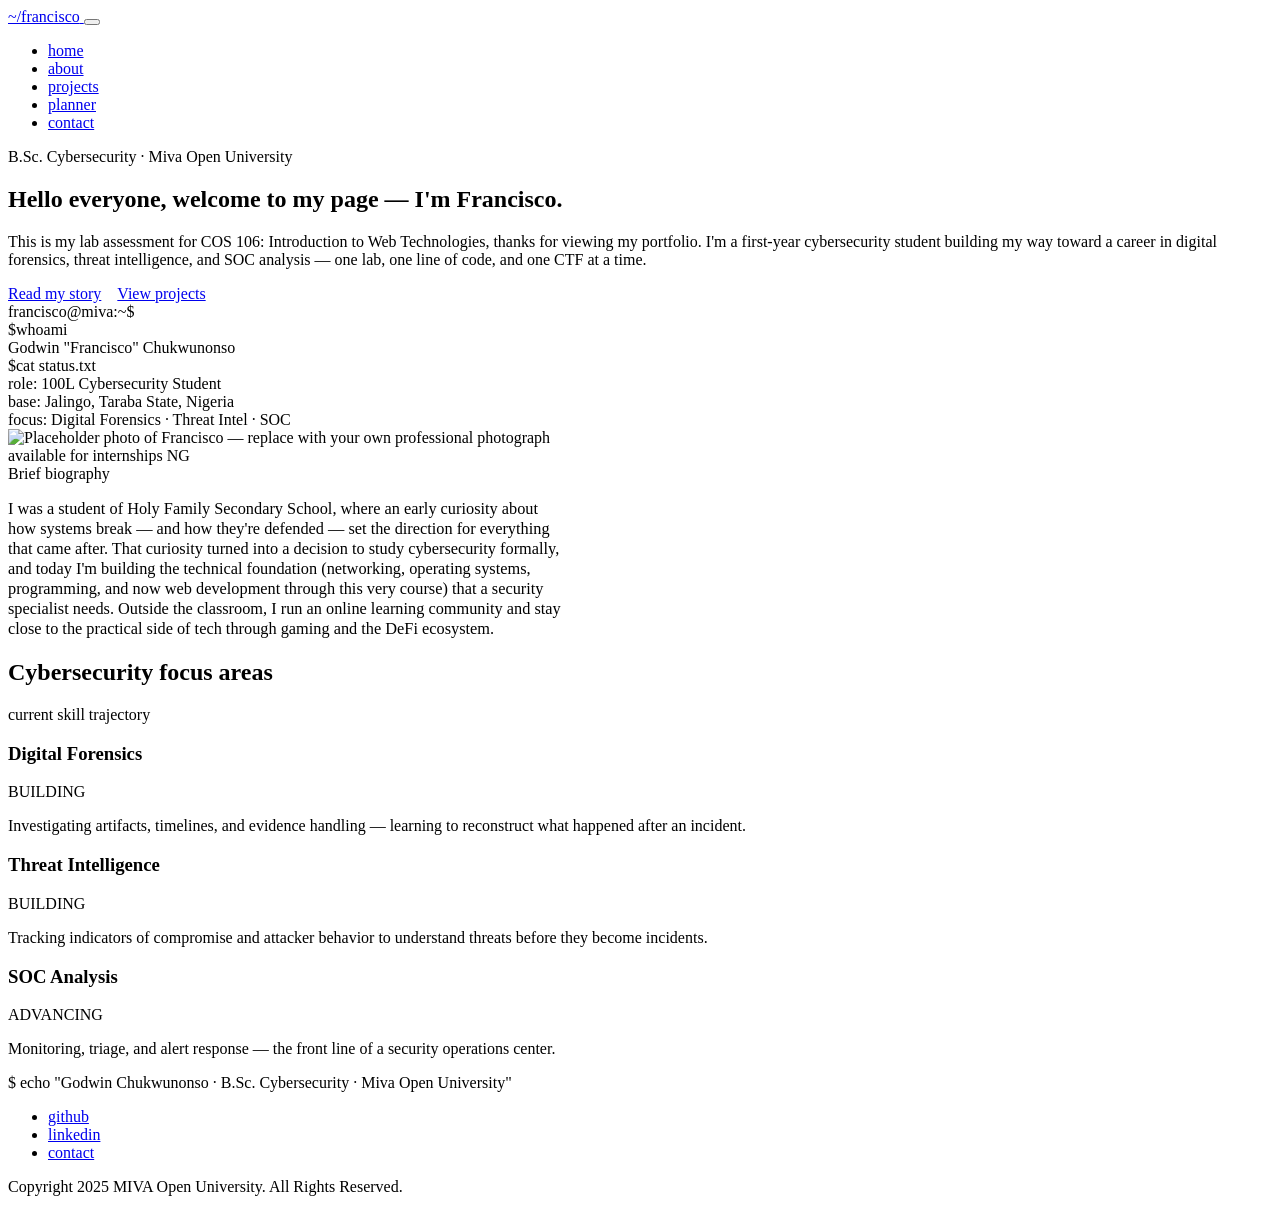
==== index.html @ bcb482d7 "Create index.html" ====
<!DOCTYPE html>
<html lang="en">
<head>
<meta charset="UTF-8">
<meta name="viewport" content="width=device-width, initial-scale=1.0">
<title>Francisco — Cybersecurity Student Portfolio</title>
<meta name="description" content="Personal academic portfolio of Godwin Chukwunonso (Francisco), B.Sc. Cybersecurity student at Miva Open University.">
<link rel="stylesheet" href="styles.css">
</head>
<body>

<!-- ============ HEADER / NAVIGATION ============ -->
<header class="site-header">
  <div class="container nav">
    <a href="index.html" class="nav-brand" aria-label="Home">
      <span class="prompt">~/francisco</span><span class="cursor" aria-hidden="true"></span>
    </a>
    <button class="nav-toggle" id="navToggle" aria-label="Toggle navigation menu" aria-expanded="false">
      <span></span>
    </button>
    <ul class="nav-links" id="navLinks">
      <li><a href="index.html" aria-current="page">home</a></li>
      <li><a href="about.html">about</a></li>
      <li><a href="projects.html">projects</a></li>
      <li><a href="planner.html">planner</a></li>
      <li><a href="contact.html">contact</a></li>
    </ul>
  </div>
</header>

<main>

  <!-- ============ HERO SECTION ============ -->
  <section class="container hero">
    <div class="hero-copy">
      <span class="eyebrow">B.Sc. Cybersecurity · Miva Open University</span>
      <h1>Hello everyone, welcome to my page — I'm <span class="accent">Francisco</span>.</h1>
      <p class="hero-lede">
        This is my lab assessment for COS 106: Introduction to Web Technologies,
        thanks for viewing my portfolio. I'm a first-year cybersecurity student
        building my way toward a career in digital forensics, threat intelligence,
        and SOC analysis — one lab, one line of code, and one CTF at a time.
      </p>
      <div style="display:flex; gap:1rem; flex-wrap:wrap;">
        <a href="about.html" class="btn btn-primary">Read my story</a>
        <a href="projects.html" class="btn btn-ghost">View projects</a>
      </div>

      <!-- Signature element: a "whoami" terminal panel introducing the student -->
      <div class="terminal" role="img" aria-label="Terminal window introducing Francisco">
        <div class="terminal-bar">
          <span class="terminal-dot red"></span>
          <span class="terminal-dot amber"></span>
          <span class="terminal-dot green"></span>
          <span class="terminal-title">francisco@miva:~$</span>
        </div>
        <div class="terminal-body">
          <div class="line"><span class="prompt-sym">$</span><span>whoami</span></div>
          <div class="line out">Godwin "Francisco" Chukwunonso</div>
          <div class="line"><span class="prompt-sym">$</span><span>cat status.txt</span></div>
          <div class="line out">role: <span class="key">100L Cybersecurity Student</span></div>
          <div class="line out">base: <span class="key">Jalingo, Taraba State, Nigeria</span></div>
          <div class="line out">focus: <span class="key">Digital Forensics · Threat Intel · SOC</span></div>
        </div>
      </div>
    </div>

    <!-- Photo placeholder styled as a status card -->
    <div class="photo-card">
      <div class="frame">
        <!-- Replace this img src with your own professional photo, e.g. assets/img/francisco.jpg -->
        <img src="https://images.unsplash.com/photo-1614289371518-722f2615943d?q=80&w=800&auto=format&fit=crop" alt="Placeholder photo of Francisco — replace with your own professional photograph">
      </div>
      <div class="caption">
        <span><span class="status-dot" aria-hidden="true"></span>available for internships</span>
        <span>NG</span>
      </div>
    </div>
  </section>

  <!-- ============ BIOGRAPHY ============ -->
  <section class="container">
    <div class="card" style="max-width:70ch;">
      <span class="eyebrow">Brief biography</span>
      <p style="color:var(--text); font-size:1.02rem;">
        I was a student of Holy Family Secondary School, where an early curiosity
        about how systems break — and how they're defended — set the direction for
        everything that came after. That curiosity turned into a decision to study
        cybersecurity formally, and today I'm building the technical foundation
        (networking, operating systems, programming, and now web development
        through this very course) that a security specialist needs. Outside the
        classroom, I run an online learning community and stay close to the
        practical side of tech through gaming and the DeFi ecosystem.
      </p>
    </div>
  </section>

  <!-- ============ CYBERSECURITY FOCUS PANEL ============ -->
  <section class="container">
    <div class="focus-panel">
      <div class="focus-panel-head">
        <h2>Cybersecurity focus areas</h2>
        <span class="eyebrow" style="margin:0;">current skill trajectory</span>
      </div>
      <div class="focus-grid">

        <div class="focus-card">
          <div class="focus-card-top">
            <h3>Digital Forensics</h3>
            <span class="level-badge building">BUILDING</span>
          </div>
          <p>Investigating artifacts, timelines, and evidence handling — learning to reconstruct what happened after an incident.</p>
          <div class="progress-track"><div class="progress-fill" style="width:35%;"></div></div>
        </div>

        <div class="focus-card">
          <div class="focus-card-top">
            <h3>Threat Intelligence</h3>
            <span class="level-badge building">BUILDING</span>
          </div>
          <p>Tracking indicators of compromise and attacker behavior to understand threats before they become incidents.</p>
          <div class="progress-track"><div class="progress-fill" style="width:30%;"></div></div>
        </div>

        <div class="focus-card">
          <div class="focus-card-top">
            <h3>SOC Analysis</h3>
            <span class="level-badge advancing">ADVANCING</span>
          </div>
          <p>Monitoring, triage, and alert response — the front line of a security operations center.</p>
          <div class="progress-track"><div class="progress-fill" style="width:45%;"></div></div>
        </div>

      </div>
    </div>
  </section>

</main>

<!-- ============ FOOTER ============ -->
<footer class="site-footer">
  <div class="container">
    <div class="footer-grid">
      <div class="footer-brand"><span class="prompt">$</span> echo "Godwin Chukwunonso · B.Sc. Cybersecurity · Miva Open University"</div>
      <ul class="social-row">
        <li><a href="https://github.com/" target="_blank" rel="noopener">github</a></li>
        <li><a href="https://linkedin.com/" target="_blank" rel="noopener">linkedin</a></li>
        <li><a href="contact.html">contact</a></li>
      </ul>
    </div>
    <p class="copyright">Copyright 2025 MIVA Open University. All Rights Reserved.</p>
  </div>
</footer>

<script src="script.js"></script>
</body>
</html>
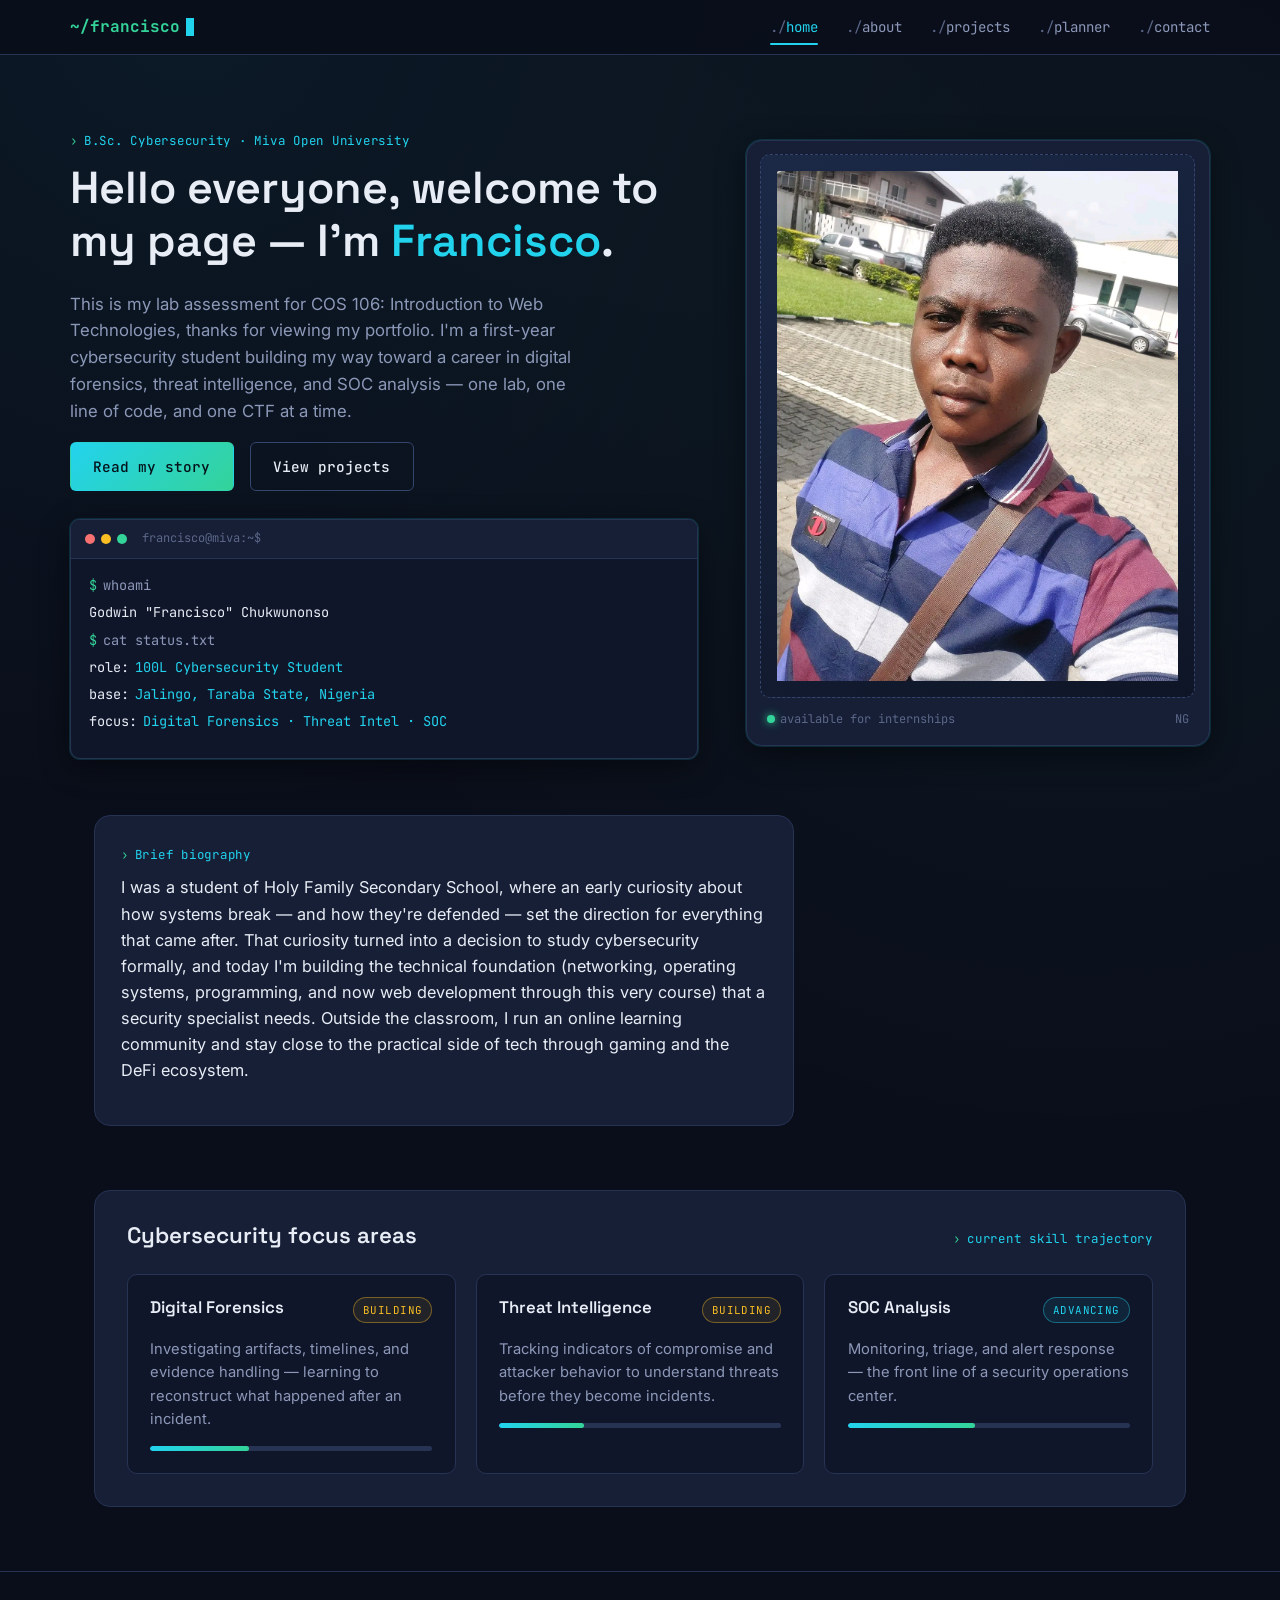
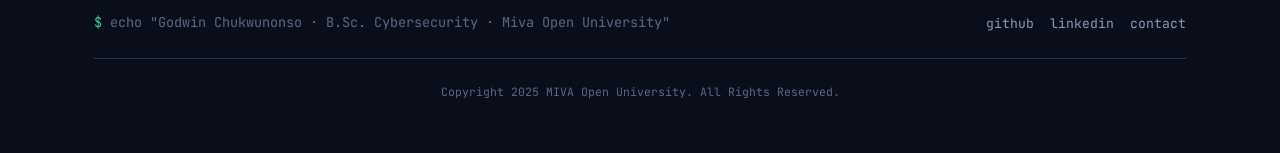
==== commit 819d7907: "Update index.html" ====
--- a/index.html
+++ b/index.html
@@ -69,7 +69,7 @@
     <div class="photo-card">
       <div class="frame">
         <!-- Replace this img src with your own professional photo, e.g. assets/img/francisco.jpg -->
-        <img src="https://images.unsplash.com/photo-1614289371518-722f2615943d?q=80&w=800&auto=format&fit=crop" alt="Placeholder photo of Francisco — replace with your own professional photograph">
+        <img src="Media/Project.jpg" alt="Placeholder photo of Francisco — replace with your own professional photograph">
       </div>
       <div class="caption">
         <span><span class="status-dot" aria-hidden="true"></span>available for internships</span>
--- a/styles.css
+++ b/styles.css
@@ -0,0 +1,448 @@
+/* ==========================================================================
+   FRANCISCO / COS 106 PORTFOLIO — GLOBAL STYLESHEET
+   Design language: "terminal-native" — the site borrows its structural
+   vocabulary (prompts, file paths, monospace labels) from the command line,
+   since that is the actual daily environment of a cybersecurity student.
+   ========================================================================== */
+
+/* --- 1. Fonts ------------------------------------------------------------ */
+@import url('https://fonts.googleapis.com/css2?family=Space+Grotesk:wght@500;600;700&family=Inter:wght@400;500;600&family=JetBrains+Mono:wght@400;500;700&display=swap');
+
+/* --- 2. Design tokens ----------------------------------------------------
+   Palette is deliberately narrow: one near-black base, one elevated surface,
+   a hairline border, and exactly two accents (cyan = active/info,
+   emerald = success/secure). Amber and red are reserved for status only. */
+:root{
+  --bg:            #0a0e1a;
+  --bg-elevated:   #10162a;
+  --surface:       #161f36;
+  --surface-hover: #1c2744;
+  --border:        #263353;
+  --border-bright: #35456e;
+
+  --text:          #e7ecf5;
+  --text-muted:    #8c98b8;
+  --text-faint:    #5c6789;
+
+  --cyan:          #22d3ee;
+  --cyan-dim:      #0e7490;
+  --emerald:       #34d399;
+  --emerald-dim:   #047857;
+  --amber:         #fbbf24;
+  --red:           #f87171;
+
+  --font-display: 'Space Grotesk', sans-serif;
+  --font-body:    'Inter', sans-serif;
+  --font-mono:    'JetBrains Mono', monospace;
+
+  --radius-sm: 6px;
+  --radius-md: 10px;
+  --radius-lg: 16px;
+
+  --shadow-glow: 0 0 0 1px rgba(34,211,238,0.15), 0 8px 30px rgba(0,0,0,0.45);
+  --container: 1140px;
+}
+
+/* --- 3. Reset -------------------------------------------------------------*/
+*, *::before, *::after{ box-sizing: border-box; }
+html{ scroll-behavior: smooth; }
+body{
+  margin:0;
+  background: var(--bg);
+  background-image:
+    radial-gradient(circle at 15% 0%, rgba(34,211,238,0.06), transparent 40%),
+    radial-gradient(circle at 85% 20%, rgba(52,211,153,0.05), transparent 45%);
+  color: var(--text);
+  font-family: var(--font-body);
+  line-height: 1.6;
+  -webkit-font-smoothing: antialiased;
+  animation: page-fade-in 0.5s ease both;
+}
+img{ max-width:100%; display:block; }
+a{ color: inherit; text-decoration:none; }
+ul{ list-style:none; margin:0; padding:0; }
+h1,h2,h3,h4{ font-family: var(--font-display); font-weight:600; line-height:1.2; margin:0 0 0.5em; }
+p{ margin:0 0 1em; color: var(--text-muted); }
+button{ font-family: inherit; cursor:pointer; }
+:focus-visible{ outline: 2px solid var(--cyan); outline-offset: 2px; }
+
+@keyframes page-fade-in{
+  from{ opacity:0; transform: translateY(6px); }
+  to{ opacity:1; transform: translateY(0); }
+}
+
+.container{
+  width:100%;
+  max-width: var(--container);
+  margin: 0 auto;
+  padding: 0 1.5rem;
+}
+
+.eyebrow{
+  font-family: var(--font-mono);
+  font-size: 0.78rem;
+  letter-spacing: 0.06em;
+  color: var(--cyan);
+  display:inline-flex;
+  align-items:center;
+  gap:0.5em;
+  margin-bottom: 0.75em;
+}
+.eyebrow::before{ content:"›"; color: var(--emerald); }
+
+/* --- 4. Header / Nav -------------------------------------------------------
+   The nav reads like a directory listing: "~/francisco" is the site root,
+   and each link is presented as a relative path a shell user would `cd` into. */
+.site-header{
+  position: sticky; top:0; z-index: 50;
+  background: rgba(10,14,26,0.85);
+  backdrop-filter: blur(10px);
+  border-bottom: 1px solid var(--border);
+}
+.nav{
+  display:flex; align-items:center; justify-content:space-between;
+  padding: 0.9rem 0;
+}
+.nav-brand{
+  font-family: var(--font-mono);
+  font-weight:700;
+  font-size: 1rem;
+  color: var(--text);
+  display:flex; align-items:center; gap:0.4rem;
+}
+.nav-brand .prompt{ color: var(--emerald); }
+.nav-brand .cursor{
+  display:inline-block; width:8px; height:1.1em; background: var(--cyan);
+  animation: blink 1.1s steps(1) infinite;
+}
+@keyframes blink{ 50%{ opacity:0; } }
+
+.nav-links{
+  display:flex; gap:1.75rem;
+  font-family: var(--font-mono);
+  font-size: 0.88rem;
+}
+.nav-links a{
+  color: var(--text-muted);
+  position:relative;
+  padding: 0.2rem 0;
+  transition: color 0.2s ease;
+}
+.nav-links a::before{ content:"./"; color: var(--text-faint); }
+.nav-links a:hover, .nav-links a[aria-current="page"]{ color: var(--cyan); }
+.nav-links a[aria-current="page"]::after{
+  content:""; position:absolute; left:0; right:0; bottom:-6px; height:2px;
+  background: var(--cyan); border-radius:2px;
+}
+
+.nav-toggle{
+  display:none;
+  background:none; border:1px solid var(--border-bright); border-radius: var(--radius-sm);
+  width:40px; height:36px; position:relative;
+}
+.nav-toggle span, .nav-toggle span::before, .nav-toggle span::after{
+  content:""; position:absolute; left:9px; right:9px; height:2px; background: var(--cyan);
+  transition: transform 0.2s ease, opacity 0.2s ease;
+}
+.nav-toggle span{ top:17px; }
+.nav-toggle span::before{ top:-6px; }
+.nav-toggle span::after{ top:6px; }
+.nav-toggle[aria-expanded="true"] span{ background: transparent; }
+.nav-toggle[aria-expanded="true"] span::before{ transform: translateY(6px) rotate(45deg); }
+.nav-toggle[aria-expanded="true"] span::after{ transform: translateY(-6px) rotate(-45deg); }
+
+@media (max-width: 780px){
+  .nav-toggle{ display:block; }
+  .nav-links{
+    position:absolute; top:100%; left:0; right:0;
+    flex-direction:column; gap:0;
+    background: var(--bg-elevated);
+    border-bottom: 1px solid var(--border);
+    max-height:0; overflow:hidden;
+    transition: max-height 0.25s ease;
+  }
+  .nav-links.open{ max-height: 320px; }
+  .nav-links a{ padding: 0.9rem 1.5rem; display:block; border-bottom: 1px solid var(--border); }
+  .nav-links a::after{ display:none; }
+}
+
+/* --- 5. Buttons ------------------------------------------------------------*/
+.btn{
+  display:inline-flex; align-items:center; gap:0.5em;
+  font-family: var(--font-mono);
+  font-weight:500; font-size:0.9rem;
+  padding: 0.75rem 1.4rem;
+  border-radius: var(--radius-sm);
+  border: 1px solid transparent;
+  transition: transform 0.15s ease, box-shadow 0.15s ease, background 0.15s ease;
+}
+.btn:hover{ transform: translateY(-2px); }
+.btn:active{ transform: translateY(0); }
+.btn-primary{
+  background: linear-gradient(135deg, var(--cyan), var(--emerald));
+  color: #04121a;
+}
+.btn-primary:hover{ box-shadow: 0 10px 30px rgba(34,211,238,0.25); }
+.btn-ghost{
+  background: transparent; color: var(--text); border-color: var(--border-bright);
+}
+.btn-ghost:hover{ border-color: var(--cyan); color: var(--cyan); }
+.btn-sm{ padding: 0.45rem 0.9rem; font-size: 0.78rem; }
+.btn-danger{ border-color: rgba(248,113,113,0.4); color: var(--red); background: rgba(248,113,113,0.08); }
+.btn-danger:hover{ background: rgba(248,113,113,0.16); }
+
+/* --- 6. Hero (index.html) --------------------------------------------------*/
+.hero{
+  padding: 4.5rem 0 3.5rem;
+  display:grid;
+  grid-template-columns: 1.15fr 0.85fr;
+  gap: 3rem;
+  align-items:center;
+}
+@media (max-width: 900px){ .hero{ grid-template-columns: 1fr; padding-top:2.5rem; } }
+
+.hero h1{ font-size: clamp(2rem, 4vw, 2.8rem); }
+.hero h1 .accent{ color: var(--cyan); }
+.hero-lede{ font-size:1.05rem; max-width: 46ch; }
+
+/* Terminal-style hero panel — the page's signature element */
+.terminal{
+  background: var(--bg-elevated);
+  border: 1px solid var(--border);
+  border-radius: var(--radius-md);
+  box-shadow: var(--shadow-glow);
+  overflow:hidden;
+  font-family: var(--font-mono);
+  font-size: 0.85rem;
+  margin-top: 1.75rem;
+}
+.terminal-bar{
+  display:flex; align-items:center; gap:0.4rem;
+  padding: 0.6rem 0.85rem;
+  background: var(--surface);
+  border-bottom: 1px solid var(--border);
+}
+.terminal-dot{ width:10px; height:10px; border-radius:50%; }
+.terminal-dot.red{ background:#f87171; }
+.terminal-dot.amber{ background:#fbbf24; }
+.terminal-dot.green{ background:#34d399; }
+.terminal-title{ margin-left:0.5rem; color: var(--text-faint); font-size:0.75rem; }
+.terminal-body{ padding: 1rem 1.1rem 1.2rem; color: var(--text-muted); }
+.terminal-body .line{ display:flex; gap:0.5em; margin-bottom:0.4em; }
+.terminal-body .prompt-sym{ color: var(--emerald); }
+.terminal-body .out{ color: var(--text); }
+.terminal-body .out .key{ color: var(--cyan); }
+
+/* Photo card */
+.photo-card{
+  background: var(--surface);
+  border: 1px solid var(--border);
+  border-radius: var(--radius-lg);
+  padding: 0.85rem;
+  box-shadow: var(--shadow-glow);
+  position:relative;
+}
+.photo-card .frame{
+  aspect-ratio: 4/5;
+  border-radius: var(--radius-md);
+  background: linear-gradient(155deg, #1b2947, #0e1526);
+  border: 1px dashed var(--border-bright);
+  display:flex; align-items:center; justify-content:center;
+  color: var(--text-faint);
+  font-family: var(--font-mono);
+  font-size:0.8rem;
+  text-align:center;
+  padding:1rem;
+  overflow:hidden;
+}
+.photo-card .frame img{ width:100%; height:100%; object-fit:cover; }
+.photo-card .caption{
+  display:flex; justify-content:space-between; align-items:center;
+  padding: 0.75rem 0.4rem 0.15rem;
+  font-family: var(--font-mono); font-size:0.75rem; color: var(--text-faint);
+}
+.status-dot{ width:8px; height:8px; border-radius:50%; background: var(--emerald); display:inline-block; margin-right:0.4em; box-shadow: 0 0 8px var(--emerald); }
+
+/* --- 7. Focus panel (specialties) ------------------------------------------*/
+.focus-panel{
+  margin-top: 4rem;
+  border: 1px solid var(--border);
+  border-radius: var(--radius-lg);
+  background: var(--surface);
+  padding: 2rem;
+}
+.focus-panel-head{ display:flex; justify-content:space-between; align-items:baseline; flex-wrap:wrap; gap:0.5rem; margin-bottom:1.5rem; }
+.focus-panel-head h2{ margin:0; font-size:1.4rem; }
+.focus-grid{
+  display:grid; grid-template-columns: repeat(3, 1fr); gap:1.25rem;
+}
+@media (max-width: 780px){ .focus-grid{ grid-template-columns:1fr; } }
+
+.focus-card{
+  background: var(--bg-elevated);
+  border:1px solid var(--border);
+  border-radius: var(--radius-md);
+  padding:1.4rem;
+  transition: border-color 0.2s ease, transform 0.2s ease;
+}
+.focus-card:hover{ border-color: var(--border-bright); transform: translateY(-3px); }
+.focus-card-top{ display:flex; justify-content:space-between; align-items:flex-start; margin-bottom:0.9rem; }
+.focus-card h3{ font-size:1.05rem; margin:0; }
+.level-badge{
+  font-family: var(--font-mono); font-size:0.68rem; letter-spacing:0.04em;
+  padding: 0.2rem 0.55rem; border-radius: 999px;
+  border:1px solid;
+  white-space:nowrap;
+}
+.level-badge.advancing{ color: var(--cyan); border-color: rgba(34,211,238,0.4); background: rgba(34,211,238,0.08); }
+.level-badge.building{ color: var(--amber); border-color: rgba(251,191,36,0.4); background: rgba(251,191,36,0.08); }
+.focus-card p{ font-size:0.92rem; margin-bottom:0.9rem; }
+.progress-track{ height:5px; background: var(--border); border-radius:99px; overflow:hidden; }
+.progress-fill{ height:100%; background: linear-gradient(90deg, var(--cyan), var(--emerald)); border-radius:99px; }
+
+/* --- 8. Generic section / page header --------------------------------------*/
+.page-head{ padding: 3.5rem 0 2rem; }
+.page-head h1{ font-size: clamp(1.8rem, 3.4vw, 2.4rem); }
+.page-head p{ max-width:60ch; }
+
+section{ padding-bottom: 3rem; }
+
+/* --- 9. Cards grid (About skills, Projects) --------------------------------*/
+.card-grid{ display:grid; gap:1.5rem; }
+.cols-2{ grid-template-columns: repeat(2, 1fr); }
+.cols-3{ grid-template-columns: repeat(3, 1fr); }
+@media (max-width: 900px){ .cols-2, .cols-3{ grid-template-columns: 1fr; } }
+
+.card{
+  background: var(--surface);
+  border:1px solid var(--border);
+  border-radius: var(--radius-lg);
+  padding: 1.6rem;
+}
+
+.badge{
+  font-family: var(--font-mono); font-size:0.72rem;
+  padding:0.25rem 0.6rem; border-radius:6px;
+  background: rgba(34,211,238,0.08); color: var(--cyan);
+  border:1px solid rgba(34,211,238,0.25);
+  display:inline-block; margin:0 0.4rem 0.4rem 0;
+}
+
+/* --- 10. Table (course schedule) -------------------------------------------*/
+.table-wrap{ overflow-x:auto; border:1px solid var(--border); border-radius: var(--radius-md); }
+table{ width:100%; border-collapse: collapse; font-size:0.92rem; min-width:520px; }
+caption{ text-align:left; padding:0.9rem 1rem 0; font-family: var(--font-mono); color: var(--text-faint); font-size:0.78rem; }
+thead th{
+  text-align:left; background: var(--surface); color: var(--cyan);
+  font-family: var(--font-mono); font-size:0.75rem; letter-spacing:0.03em;
+  padding: 0.85rem 1rem; border-bottom:1px solid var(--border);
+}
+tbody td{ padding:0.85rem 1rem; border-bottom:1px solid var(--border); color: var(--text-muted); }
+tbody tr:last-child td{ border-bottom:none; }
+tbody tr:hover{ background: var(--surface-hover); }
+
+/* --- 11. Audio / media block ------------------------------------------------*/
+.media-block{
+  display:flex; align-items:center; gap:1rem; flex-wrap:wrap;
+  background: var(--surface); border:1px solid var(--border);
+  border-radius: var(--radius-md); padding:1.1rem 1.3rem;
+}
+.media-block audio{ flex:1; min-width:240px; }
+.media-block .media-label{ font-family: var(--font-mono); font-size:0.8rem; color: var(--text-faint); }
+
+/* --- 12. Timeline (About) ---------------------------------------------------*/
+.timeline{ border-left:2px solid var(--border); padding-left:1.5rem; display:flex; flex-direction:column; gap:1.75rem; }
+.timeline-item{ position:relative; }
+.timeline-item::before{
+  content:""; position:absolute; left:-1.59rem; top:0.3rem; width:10px; height:10px;
+  border-radius:50%; background: var(--bg); border:2px solid var(--emerald);
+}
+.timeline-item h3{ font-size:1.05rem; margin-bottom:0.15rem; }
+.timeline-meta{ font-family: var(--font-mono); font-size:0.75rem; color: var(--cyan); margin-bottom:0.5rem; display:block; }
+
+/* --- 13. Projects ------------------------------------------------------------*/
+.project-card{
+  background: var(--surface); border:1px solid var(--border); border-radius: var(--radius-lg);
+  overflow:hidden; display:flex; flex-direction:column;
+  transition: transform 0.2s ease, border-color 0.2s ease;
+}
+.project-card:hover{ transform: translateY(-4px); border-color: var(--border-bright); }
+.project-shot{ aspect-ratio:16/10; overflow:hidden; background: var(--bg-elevated); }
+.project-shot img{ width:100%; height:100%; object-fit:cover; transition: transform 0.4s ease; }
+.project-card:hover .project-shot img{ transform: scale(1.05); }
+.project-body{ padding:1.4rem; display:flex; flex-direction:column; gap:0.8rem; flex:1; }
+.project-body h3{ font-size:1.15rem; margin:0; }
+.project-links{ display:flex; gap:0.75rem; margin-top:auto; padding-top:0.4rem; }
+
+/* --- 14. Planner --------------------------------------------------------------*/
+.planner-layout{ display:grid; grid-template-columns: 340px 1fr; gap:2rem; align-items:start; }
+@media (max-width: 900px){ .planner-layout{ grid-template-columns:1fr; } }
+
+.task-form{ display:flex; flex-direction:column; gap:1rem; }
+.field{ display:flex; flex-direction:column; gap:0.4rem; }
+.field label{ font-family: var(--font-mono); font-size:0.78rem; color: var(--text-faint); }
+input, textarea, select{
+  background: var(--bg-elevated); border:1px solid var(--border-bright);
+  color: var(--text); border-radius: var(--radius-sm); padding:0.7rem 0.85rem;
+  font-family: var(--font-body); font-size:0.92rem;
+}
+input:focus, textarea:focus, select:focus{ border-color: var(--cyan); }
+textarea{ resize:vertical; min-height:90px; }
+
+.task-stats{ display:flex; gap:0.75rem; font-family: var(--font-mono); font-size:0.78rem; color: var(--text-faint); margin-bottom:1rem; }
+.task-stats strong{ color: var(--cyan); }
+
+.task-list{ display:flex; flex-direction:column; gap:0.75rem; }
+.task-item{
+  display:flex; align-items:flex-start; gap:0.9rem;
+  background: var(--surface); border:1px solid var(--border); border-radius: var(--radius-md);
+  padding:0.9rem 1rem;
+}
+.task-check{
+  width:20px; height:20px; border-radius:5px; border:2px solid var(--border-bright);
+  background:transparent; flex-shrink:0; margin-top:0.15rem;
+  display:flex; align-items:center; justify-content:center;
+  color: var(--bg); transition: background 0.15s ease, border-color 0.15s ease;
+}
+.task-check.checked{ background: var(--emerald); border-color: var(--emerald); }
+.task-main{ flex:1; }
+.task-title{ font-weight:500; }
+.task-meta{ font-family: var(--font-mono); font-size:0.72rem; color: var(--text-faint); margin-top:0.2rem; }
+.task-item.completed .task-title{ text-decoration: line-through; color: var(--text-faint); }
+.task-priority{ font-family: var(--font-mono); font-size:0.65rem; padding:0.15rem 0.5rem; border-radius:99px; height:fit-content; }
+.task-priority.high{ color: var(--red); border:1px solid rgba(248,113,113,0.4); background: rgba(248,113,113,0.08); }
+.task-priority.medium{ color: var(--amber); border:1px solid rgba(251,191,36,0.4); background: rgba(251,191,36,0.08); }
+.task-priority.low{ color: var(--emerald); border:1px solid rgba(52,211,153,0.4); background: rgba(52,211,153,0.08); }
+.task-delete{ background:none; border:none; color: var(--text-faint); font-size:1.1rem; padding:0.2rem; line-height:1; }
+.task-delete:hover{ color: var(--red); }
+.empty-state{ text-align:center; padding:2.5rem 1rem; color: var(--text-faint); font-family: var(--font-mono); font-size:0.85rem; border:1px dashed var(--border-bright); border-radius: var(--radius-md); }
+
+/* --- 15. Contact form -----------------------------------------------------*/
+.contact-layout{ display:grid; grid-template-columns: 1fr 1fr; gap: 3rem; align-items:start; }
+@media (max-width: 900px){ .contact-layout{ grid-template-columns:1fr; } }
+.form-msg{ font-family: var(--font-mono); font-size:0.85rem; padding:0.8rem 1rem; border-radius: var(--radius-sm); display:none; margin-bottom:1rem; }
+.form-msg.show{ display:block; }
+.form-msg.success{ background: rgba(52,211,153,0.1); color: var(--emerald); border:1px solid rgba(52,211,153,0.35); }
+.form-msg.error{ background: rgba(248,113,113,0.1); color: var(--red); border:1px solid rgba(248,113,113,0.35); }
+.field-error{ font-family: var(--font-mono); font-size:0.72rem; color: var(--red); min-height:1.1em; }
+input.invalid, textarea.invalid{ border-color: var(--red); }
+.contact-info-item{ display:flex; gap:0.9rem; margin-bottom:1.4rem; }
+.contact-info-item .ico{
+  width:38px; height:38px; border-radius:8px; background: var(--surface); border:1px solid var(--border);
+  display:flex; align-items:center; justify-content:center; color: var(--cyan); font-family: var(--font-mono); flex-shrink:0;
+}
+
+/* --- 16. Footer -------------------------------------------------------------*/
+.site-footer{ border-top:1px solid var(--border); margin-top:4rem; padding: 2.5rem 0; }
+.footer-grid{ display:flex; justify-content:space-between; flex-wrap:wrap; gap:1.5rem; align-items:center; }
+.footer-brand{ font-family: var(--font-mono); color: var(--text-faint); font-size:0.85rem; }
+.footer-brand .prompt{ color: var(--emerald); }
+.social-row{ display:flex; gap:1rem; font-family: var(--font-mono); font-size:0.82rem; }
+.social-row a{ color: var(--text-muted); transition: color 0.2s ease; }
+.social-row a:hover{ color: var(--cyan); }
+.copyright{ width:100%; text-align:center; font-family: var(--font-mono); font-size:0.72rem; color: var(--text-faint); margin-top:1.5rem; padding-top:1.5rem; border-top:1px solid var(--border); }
+
+/* --- 17. Reduced motion -----------------------------------------------------*/
+@media (prefers-reduced-motion: reduce){
+  *{ animation-duration: 0.01ms !important; transition-duration: 0.01ms !important; }
+}
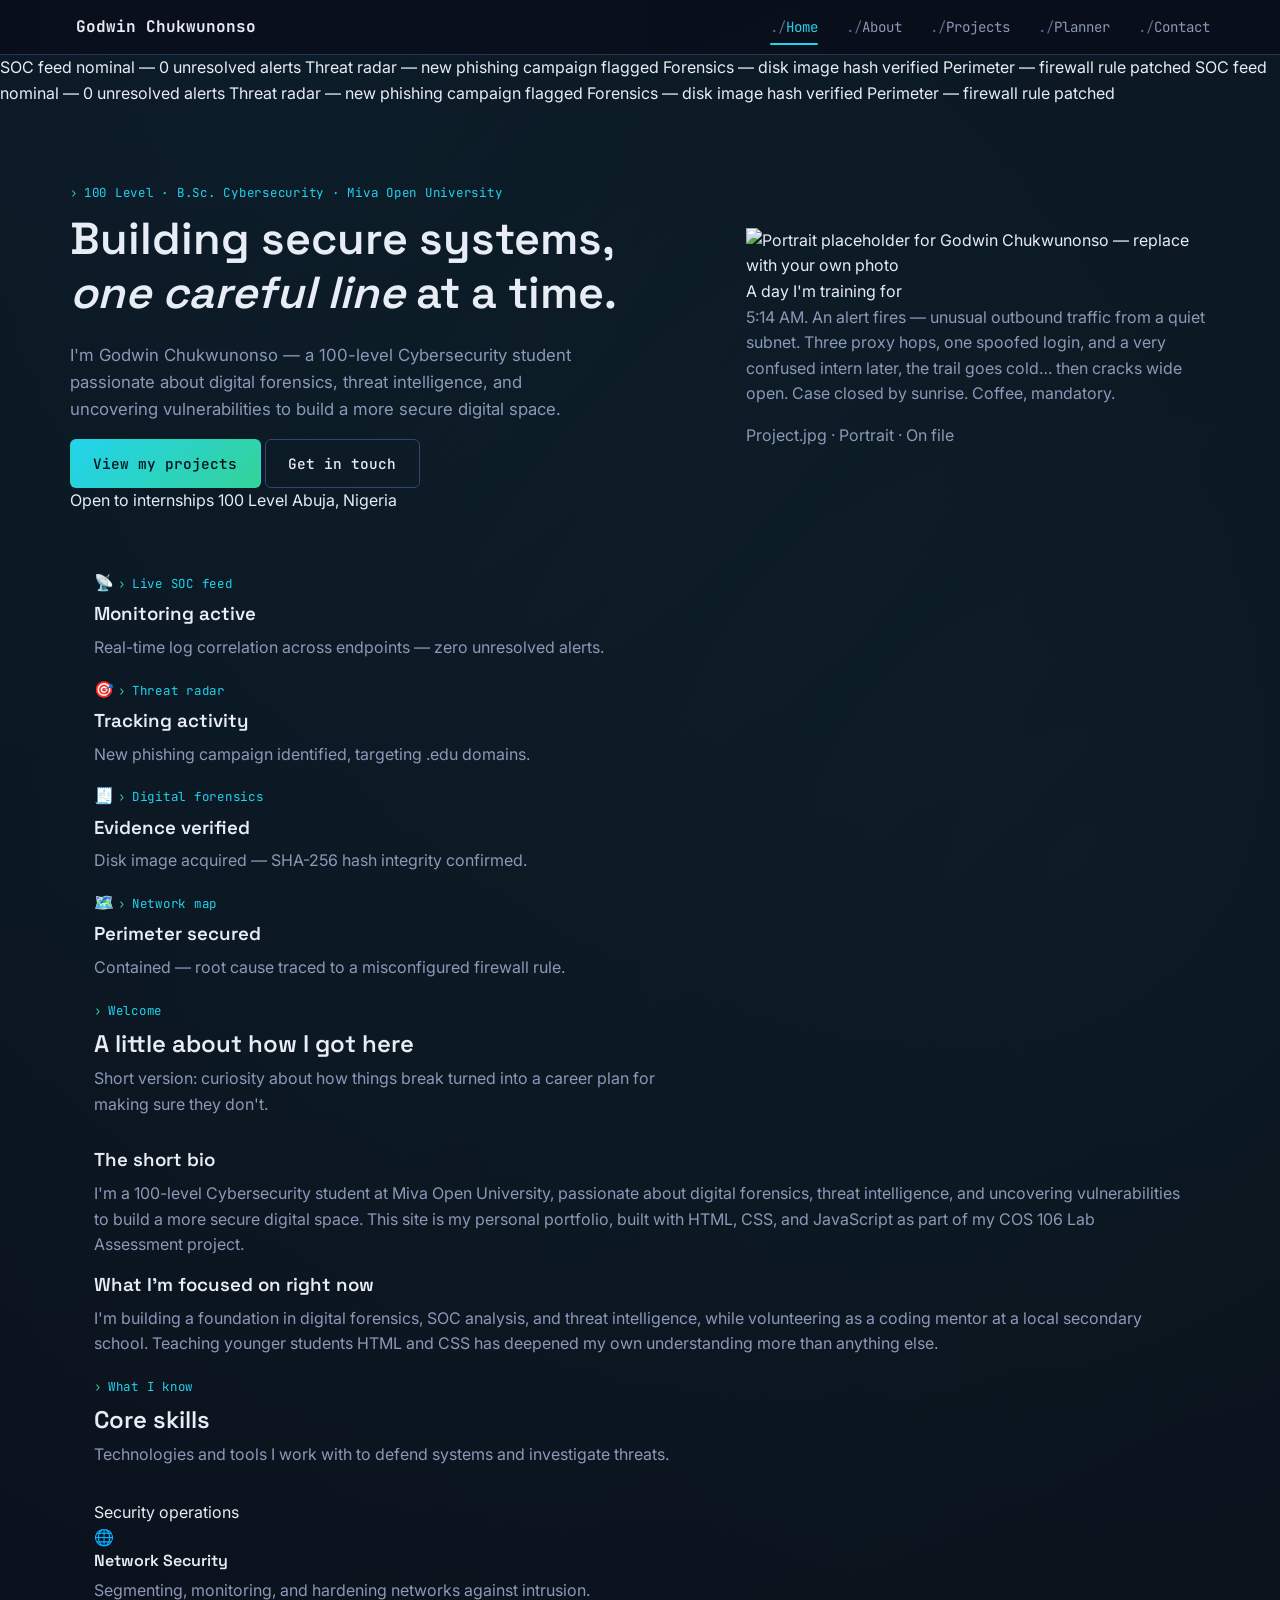
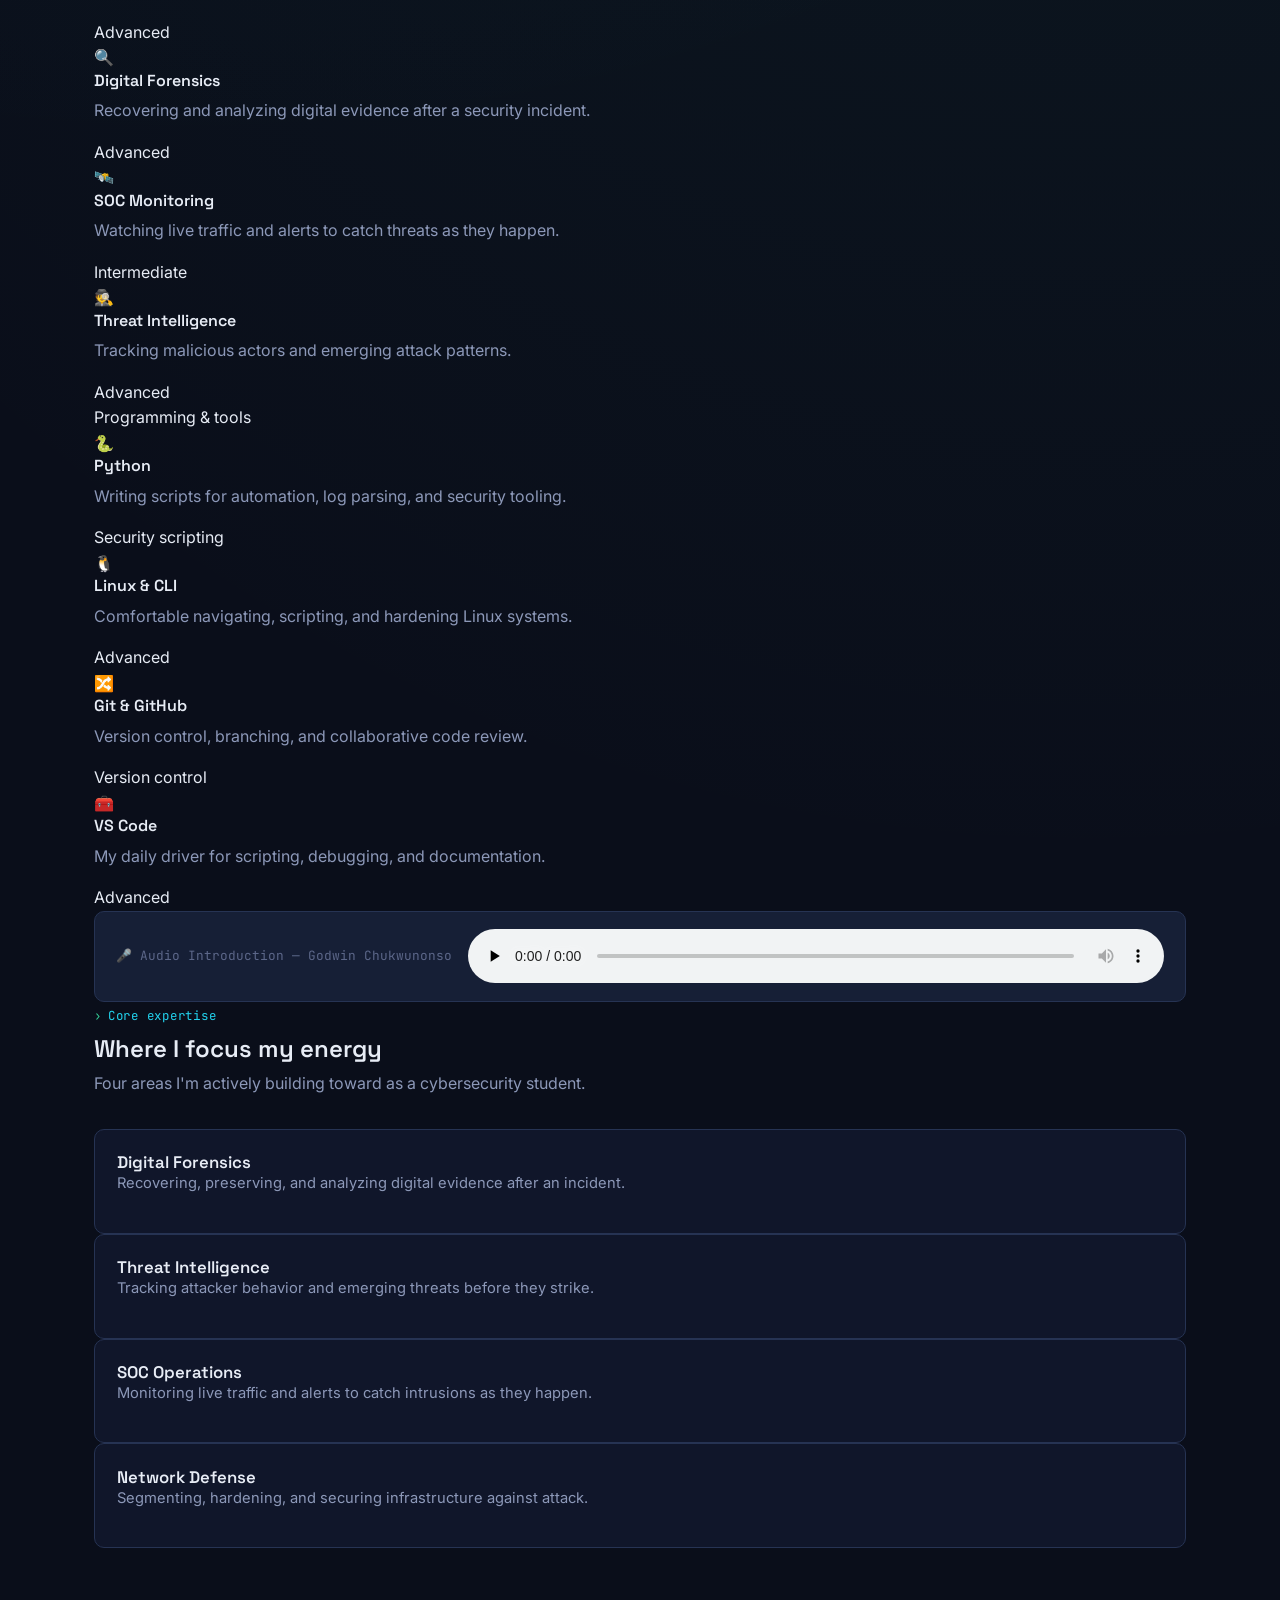
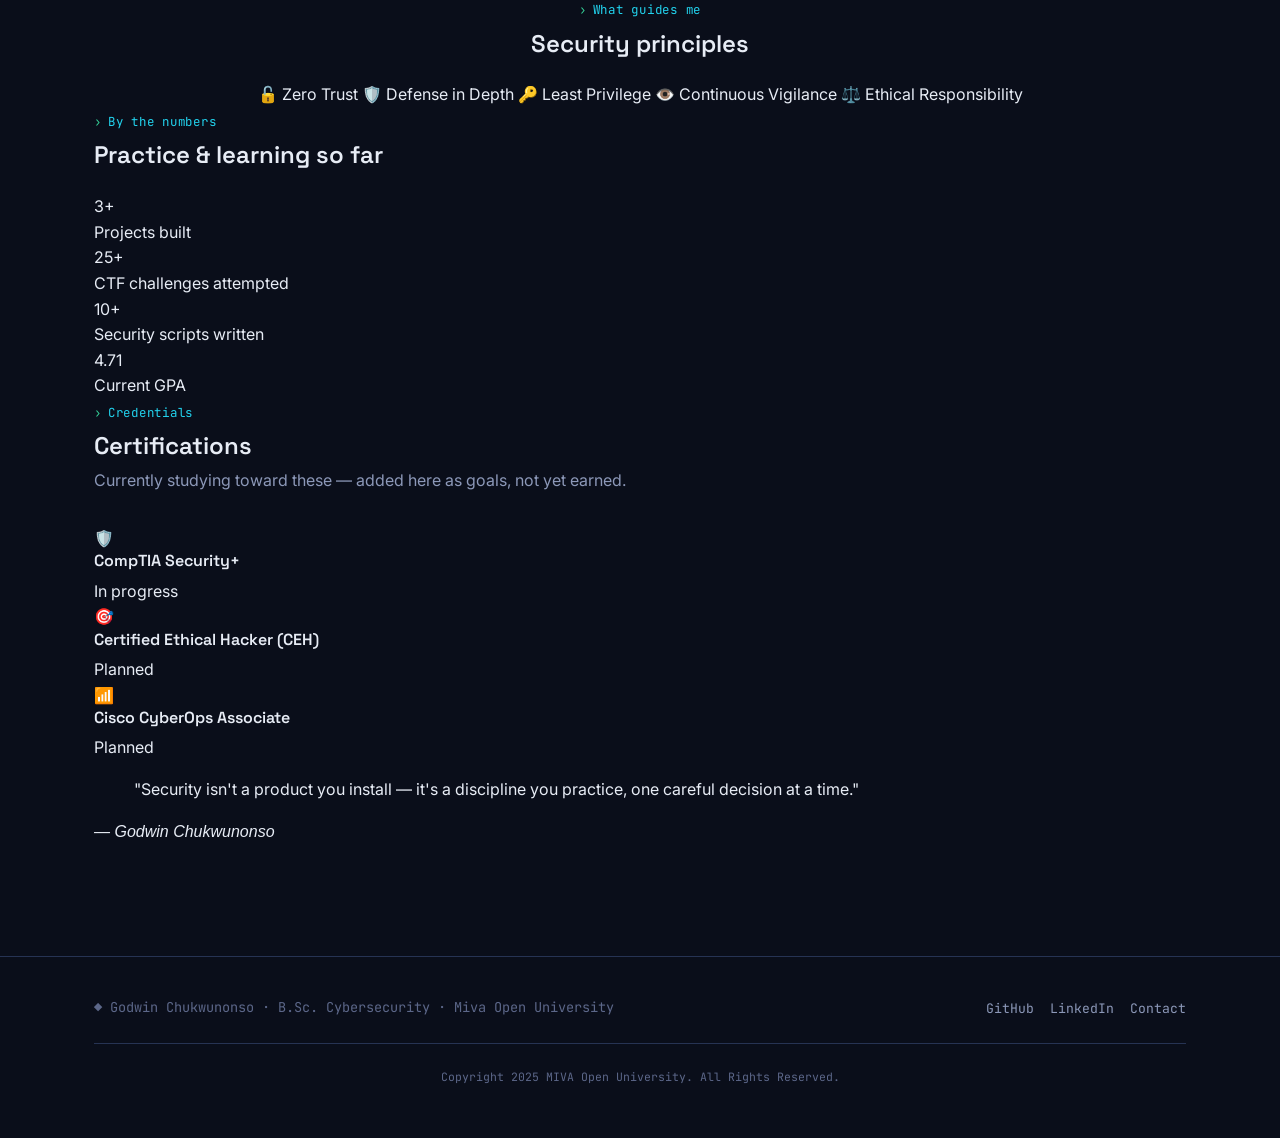
==== commit 12849c52: "Update index.html" ====
--- a/index.html
+++ b/index.html
@@ -3,135 +3,300 @@
 <head>
 <meta charset="UTF-8">
 <meta name="viewport" content="width=device-width, initial-scale=1.0">
-<title>Francisco — Cybersecurity Student Portfolio</title>
-<meta name="description" content="Personal academic portfolio of Godwin Chukwunonso (Francisco), B.Sc. Cybersecurity student at Miva Open University.">
+<title>Godwin Chukwunonso — Cybersecurity Student Portfolio</title>
+<meta name="description" content="Personal academic portfolio of Godwin Chukwunonso, B.Sc. Cybersecurity student — digital forensics, threat intelligence, and SOC analysis.">
 <link rel="stylesheet" href="styles.css">
 </head>
 <body>
 
-<!-- ============ HEADER / NAVIGATION ============ -->
+<!-- ============ HEADER / NAV ============ -->
 <header class="site-header">
   <div class="container nav">
     <a href="index.html" class="nav-brand" aria-label="Home">
-      <span class="prompt">~/francisco</span><span class="cursor" aria-hidden="true"></span>
+      <span class="dot" aria-hidden="true"></span> Godwin Chukwunonso
     </a>
     <button class="nav-toggle" id="navToggle" aria-label="Toggle navigation menu" aria-expanded="false">
       <span></span>
     </button>
     <ul class="nav-links" id="navLinks">
-      <li><a href="index.html" aria-current="page">home</a></li>
-      <li><a href="about.html">about</a></li>
-      <li><a href="projects.html">projects</a></li>
-      <li><a href="planner.html">planner</a></li>
-      <li><a href="contact.html">contact</a></li>
+      <li><a href="index.html" aria-current="page">Home</a></li>
+      <li><a href="about.html">About</a></li>
+      <li><a href="projects.html">Projects</a></li>
+      <li><a href="planner.html">Planner</a></li>
+      <li><a href="contact.html">Contact</a></li>
     </ul>
   </div>
 </header>
 
+<!-- ============ STATUS TICKER (signature motion) ============ -->
+<div class="ticker" aria-hidden="true">
+  <div class="ticker-track">
+    <span class="ok">SOC feed nominal — 0 unresolved alerts</span>
+    <span class="warn">Threat radar — new phishing campaign flagged</span>
+    <span class="ok">Forensics — disk image hash verified</span>
+    <span class="ok">Perimeter — firewall rule patched</span>
+    <span class="ok">SOC feed nominal — 0 unresolved alerts</span>
+    <span class="warn">Threat radar — new phishing campaign flagged</span>
+    <span class="ok">Forensics — disk image hash verified</span>
+    <span class="ok">Perimeter — firewall rule patched</span>
+  </div>
+</div>
+
 <main>
 
-  <!-- ============ HERO SECTION ============ -->
+  <!-- ============ HERO ============ -->
   <section class="container hero">
     <div class="hero-copy">
-      <span class="eyebrow">B.Sc. Cybersecurity · Miva Open University</span>
-      <h1>Hello everyone, welcome to my page — I'm <span class="accent">Francisco</span>.</h1>
+      <span class="eyebrow">100 Level · B.Sc. Cybersecurity · Miva Open University</span>
+      <h1>Building secure systems, <em>one careful line</em> at a time.</h1>
       <p class="hero-lede">
-        This is my lab assessment for COS 106: Introduction to Web Technologies,
-        thanks for viewing my portfolio. I'm a first-year cybersecurity student
-        building my way toward a career in digital forensics, threat intelligence,
-        and SOC analysis — one lab, one line of code, and one CTF at a time.
+        I'm Godwin Chukwunonso — a 100-level Cybersecurity student passionate about
+        digital forensics, threat intelligence, and uncovering vulnerabilities to
+        build a more secure digital space.
       </p>
-      <div style="display:flex; gap:1rem; flex-wrap:wrap;">
-        <a href="about.html" class="btn btn-primary">Read my story</a>
-        <a href="projects.html" class="btn btn-ghost">View projects</a>
-      </div>
-
-      <!-- Signature element: a "whoami" terminal panel introducing the student -->
-      <div class="terminal" role="img" aria-label="Terminal window introducing Francisco">
-        <div class="terminal-bar">
-          <span class="terminal-dot red"></span>
-          <span class="terminal-dot amber"></span>
-          <span class="terminal-dot green"></span>
-          <span class="terminal-title">francisco@miva:~$</span>
-        </div>
-        <div class="terminal-body">
-          <div class="line"><span class="prompt-sym">$</span><span>whoami</span></div>
-          <div class="line out">Godwin "Francisco" Chukwunonso</div>
-          <div class="line"><span class="prompt-sym">$</span><span>cat status.txt</span></div>
-          <div class="line out">role: <span class="key">100L Cybersecurity Student</span></div>
-          <div class="line out">base: <span class="key">Jalingo, Taraba State, Nigeria</span></div>
-          <div class="line out">focus: <span class="key">Digital Forensics · Threat Intel · SOC</span></div>
-        </div>
-      </div>
-    </div>
-
-    <!-- Photo placeholder styled as a status card -->
-    <div class="photo-card">
-      <div class="frame">
-        <!-- Replace this img src with your own professional photo, e.g. assets/img/francisco.jpg -->
-        <img src="Media/Project.jpg" alt="Placeholder photo of Francisco — replace with your own professional photograph">
-      </div>
-      <div class="caption">
-        <span><span class="status-dot" aria-hidden="true"></span>available for internships</span>
-        <span>NG</span>
-      </div>
-    </div>
-  </section>
-
-  <!-- ============ BIOGRAPHY ============ -->
-  <section class="container">
-    <div class="card" style="max-width:70ch;">
-      <span class="eyebrow">Brief biography</span>
-      <p style="color:var(--text); font-size:1.02rem;">
-        I was a student of Holy Family Secondary School, where an early curiosity
-        about how systems break — and how they're defended — set the direction for
-        everything that came after. That curiosity turned into a decision to study
-        cybersecurity formally, and today I'm building the technical foundation
-        (networking, operating systems, programming, and now web development
-        through this very course) that a security specialist needs. Outside the
-        classroom, I run an online learning community and stay close to the
-        practical side of tech through gaming and the DeFi ecosystem.
-      </p>
-    </div>
-  </section>
-
-  <!-- ============ CYBERSECURITY FOCUS PANEL ============ -->
-  <section class="container">
-    <div class="focus-panel">
-      <div class="focus-panel-head">
-        <h2>Cybersecurity focus areas</h2>
-        <span class="eyebrow" style="margin:0;">current skill trajectory</span>
-      </div>
-      <div class="focus-grid">
-
+      <div class="hero-actions">
+        <a href="projects.html" class="btn btn-primary">View my projects</a>
+        <a href="contact.html" class="btn btn-ghost">Get in touch</a>
+      </div>
+      <div class="hero-meta">
+        <span class="live">Open to internships</span>
+        <span>100 Level</span>
+        <span>Abuja, Nigeria</span>
+      </div>
+    </div>
+
+    <div>
+      <div class="radar-panel">
+        <div class="radar-sweep" aria-hidden="true"></div>
+        <div class="radar-photo">
+          <!-- Replace with your own professional photograph, e.g. assets/img/godwin.jpg -->
+          <img src="https://images.unsplash.com/photo-1614289371518-722f2615943d?q=80&w=800&auto=format&fit=crop" alt="Portrait placeholder for Godwin Chukwunonso — replace with your own photo">
+        </div>
+        <div class="field-note">
+          <span class="tag">A day I'm training for</span>
+          <p>5:14 AM. An alert fires — unusual outbound traffic from a quiet subnet. Three proxy hops, one spoofed login, and a very confused intern later, the trail goes cold… then cracks wide open. Case closed by sunrise. Coffee, mandatory.</p>
+        </div>
+      </div>
+      <p class="frame-caption">Project.jpg · <span class="hi">Portrait</span> · On file</p>
+    </div>
+  </section>
+
+  <!-- ============ LIVE STATUS GRID ============ -->
+  <section class="container">
+    <div class="status-grid">
+      <div class="status-card">
+        <span class="icon" aria-hidden="true">📡</span>
+        <span class="eyebrow">Live SOC feed</span>
+        <h3>Monitoring active</h3>
+        <p>Real-time log correlation across endpoints — zero unresolved alerts.</p>
+      </div>
+      <div class="status-card">
+        <span class="icon" aria-hidden="true">🎯</span>
+        <span class="eyebrow">Threat radar</span>
+        <h3>Tracking activity</h3>
+        <p>New phishing campaign identified, targeting .edu domains.</p>
+      </div>
+      <div class="status-card">
+        <span class="icon" aria-hidden="true">🧾</span>
+        <span class="eyebrow">Digital forensics</span>
+        <h3>Evidence verified</h3>
+        <p>Disk image acquired — SHA-256 hash integrity confirmed.</p>
+      </div>
+      <div class="status-card">
+        <span class="icon" aria-hidden="true">🗺️</span>
+        <span class="eyebrow">Network map</span>
+        <h3>Perimeter secured</h3>
+        <p>Contained — root cause traced to a misconfigured firewall rule.</p>
+      </div>
+    </div>
+  </section>
+
+  <!-- ============ BIO ============ -->
+  <section class="container">
+    <span class="eyebrow">Welcome</span>
+    <h2 style="margin-bottom:0.3em;">A little about how I got here</h2>
+    <p style="max-width:60ch; margin-bottom:2rem;">Short version: curiosity about how things break turned into a career plan for making sure they don't.</p>
+    <div class="split-cards">
+      <div class="plain-card">
+        <h3>The short bio</h3>
+        <p>I'm a 100-level Cybersecurity student at Miva Open University, passionate
+          about digital forensics, threat intelligence, and uncovering vulnerabilities
+          to build a more secure digital space. This site is my personal portfolio,
+          built with HTML, CSS, and JavaScript as part of my COS 106 Lab Assessment project.</p>
+      </div>
+      <div class="plain-card">
+        <h3>What I'm focused on right now</h3>
+        <p>I'm building a foundation in digital forensics, SOC analysis, and threat
+          intelligence, while volunteering as a coding mentor at a local secondary
+          school. Teaching younger students HTML and CSS has deepened my own
+          understanding more than anything else.</p>
+      </div>
+    </div>
+  </section>
+
+  <!-- ============ CORE SKILLS ============ -->
+  <section class="container">
+    <span class="eyebrow">What I know</span>
+    <h2 style="margin-bottom:0.3em;">Core skills</h2>
+    <p style="max-width:60ch; margin-bottom:2rem;">Technologies and tools I work with to defend systems and investigate threats.</p>
+
+    <div class="skill-group">
+      <div class="skill-group-label">Security operations</div>
+      <div class="skill-row">
+        <div class="skill-card">
+          <span class="icon" aria-hidden="true">🌐</span>
+          <h4>Network Security</h4>
+          <p>Segmenting, monitoring, and hardening networks against intrusion.</p>
+          <span class="tier">Advanced</span>
+        </div>
+        <div class="skill-card">
+          <span class="icon" aria-hidden="true">🔍</span>
+          <h4>Digital Forensics</h4>
+          <p>Recovering and analyzing digital evidence after a security incident.</p>
+          <span class="tier">Advanced</span>
+        </div>
+        <div class="skill-card">
+          <span class="icon" aria-hidden="true">🛰️</span>
+          <h4>SOC Monitoring</h4>
+          <p>Watching live traffic and alerts to catch threats as they happen.</p>
+          <span class="tier">Intermediate</span>
+        </div>
+        <div class="skill-card">
+          <span class="icon" aria-hidden="true">🕵️</span>
+          <h4>Threat Intelligence</h4>
+          <p>Tracking malicious actors and emerging attack patterns.</p>
+          <span class="tier">Advanced</span>
+        </div>
+      </div>
+    </div>
+
+    <div class="skill-group">
+      <div class="skill-group-label">Programming &amp; tools</div>
+      <div class="skill-row">
+        <div class="skill-card">
+          <span class="icon" aria-hidden="true">🐍</span>
+          <h4>Python</h4>
+          <p>Writing scripts for automation, log parsing, and security tooling.</p>
+          <span class="tier">Security scripting</span>
+        </div>
+        <div class="skill-card">
+          <span class="icon" aria-hidden="true">🐧</span>
+          <h4>Linux &amp; CLI</h4>
+          <p>Comfortable navigating, scripting, and hardening Linux systems.</p>
+          <span class="tier">Advanced</span>
+        </div>
+        <div class="skill-card">
+          <span class="icon" aria-hidden="true">🔀</span>
+          <h4>Git &amp; GitHub</h4>
+          <p>Version control, branching, and collaborative code review.</p>
+          <span class="tier">Version control</span>
+        </div>
+        <div class="skill-card">
+          <span class="icon" aria-hidden="true">🧰</span>
+          <h4>VS Code</h4>
+          <p>My daily driver for scripting, debugging, and documentation.</p>
+          <span class="tier">Advanced</span>
+        </div>
+      </div>
+    </div>
+
+    <div class="media-block">
+      <span class="media-label">🎤 Audio Introduction — <span class="who">Godwin Chukwunonso</span></span>
+      <audio controls preload="none">
+        <!-- Add your own recorded introduction at this path, e.g. assets/audio/welcome-note.mp3 -->
+        <source src="assets/audio/welcome-note.mp3" type="audio/mpeg">
+        Your browser does not support the audio element.
+      </audio>
+    </div>
+  </section>
+
+  <!-- ============ CORE EXPERTISE ============ -->
+  <section class="section-invert">
+    <div class="container">
+      <span class="eyebrow">Core expertise</span>
+      <h2 style="margin-bottom:0.3em;">Where I focus my energy</h2>
+      <p style="max-width:60ch; margin-bottom:2rem;">Four areas I'm actively building toward as a cybersecurity student.</p>
+      <div class="focus-row">
         <div class="focus-card">
-          <div class="focus-card-top">
-            <h3>Digital Forensics</h3>
-            <span class="level-badge building">BUILDING</span>
-          </div>
-          <p>Investigating artifacts, timelines, and evidence handling — learning to reconstruct what happened after an incident.</p>
-          <div class="progress-track"><div class="progress-fill" style="width:35%;"></div></div>
-        </div>
-
+          <h3>Digital Forensics</h3>
+          <p>Recovering, preserving, and analyzing digital evidence after an incident.</p>
+        </div>
         <div class="focus-card">
-          <div class="focus-card-top">
-            <h3>Threat Intelligence</h3>
-            <span class="level-badge building">BUILDING</span>
-          </div>
-          <p>Tracking indicators of compromise and attacker behavior to understand threats before they become incidents.</p>
-          <div class="progress-track"><div class="progress-fill" style="width:30%;"></div></div>
-        </div>
-
+          <h3>Threat Intelligence</h3>
+          <p>Tracking attacker behavior and emerging threats before they strike.</p>
+        </div>
         <div class="focus-card">
-          <div class="focus-card-top">
-            <h3>SOC Analysis</h3>
-            <span class="level-badge advancing">ADVANCING</span>
-          </div>
-          <p>Monitoring, triage, and alert response — the front line of a security operations center.</p>
-          <div class="progress-track"><div class="progress-fill" style="width:45%;"></div></div>
-        </div>
-
-      </div>
+          <h3>SOC Operations</h3>
+          <p>Monitoring live traffic and alerts to catch intrusions as they happen.</p>
+        </div>
+        <div class="focus-card">
+          <h3>Network Defense</h3>
+          <p>Segmenting, hardening, and securing infrastructure against attack.</p>
+        </div>
+      </div>
+    </div>
+  </section>
+
+  <!-- ============ SECURITY PRINCIPLES ============ -->
+  <section class="container" style="text-align:center;">
+    <span class="eyebrow" style="justify-content:center;">What guides me</span>
+    <h2 style="margin-bottom:1.5rem;">Security principles</h2>
+    <div class="pill-row">
+      <span class="pill">🔓 Zero Trust</span>
+      <span class="pill">🛡️ Defense in Depth</span>
+      <span class="pill">🔑 Least Privilege</span>
+      <span class="pill">👁️ Continuous Vigilance</span>
+      <span class="pill">⚖️ Ethical Responsibility</span>
+    </div>
+  </section>
+
+  <!-- ============ STATS ============ -->
+  <section class="container">
+    <span class="eyebrow">By the numbers</span>
+    <h2 style="margin-bottom:1.5rem;">Practice &amp; learning so far</h2>
+    <div class="stat-row">
+      <div class="stat-card"><div class="stat-num">3+</div><div class="stat-label">Projects built</div></div>
+      <div class="stat-card"><div class="stat-num">25+</div><div class="stat-label">CTF challenges attempted</div></div>
+      <div class="stat-card"><div class="stat-num">10+</div><div class="stat-label">Security scripts written</div></div>
+      <div class="stat-card"><div class="stat-num">4.71</div><div class="stat-label">Current GPA</div></div>
+    </div>
+  </section>
+
+  <!-- ============ CERTIFICATIONS ============ -->
+  <section class="container">
+    <span class="eyebrow">Credentials</span>
+    <h2 style="margin-bottom:0.3em;">Certifications</h2>
+    <p style="max-width:60ch; margin-bottom:2rem;">Currently studying toward these — added here as goals, not yet earned.</p>
+    <div class="cert-row">
+      <div class="cert-card">
+        <span class="cert-badge" aria-hidden="true">🛡️</span>
+        <div>
+          <h4>CompTIA Security+</h4>
+          <span class="cert-status progress">In progress</span>
+        </div>
+      </div>
+      <div class="cert-card">
+        <span class="cert-badge" aria-hidden="true">🎯</span>
+        <div>
+          <h4>Certified Ethical Hacker (CEH)</h4>
+          <span class="cert-status">Planned</span>
+        </div>
+      </div>
+      <div class="cert-card">
+        <span class="cert-badge" aria-hidden="true">📶</span>
+        <div>
+          <h4>Cisco CyberOps Associate</h4>
+          <span class="cert-status">Planned</span>
+        </div>
+      </div>
+    </div>
+  </section>
+
+  <!-- ============ QUOTE ============ -->
+  <section class="quote-section">
+    <div class="container">
+      <blockquote>"Security isn't a product you install — it's a discipline you practice, one careful decision at a time."</blockquote>
+      <cite>— Godwin Chukwunonso</cite>
     </div>
   </section>
 
@@ -141,11 +306,11 @@
 <footer class="site-footer">
   <div class="container">
     <div class="footer-grid">
-      <div class="footer-brand"><span class="prompt">$</span> echo "Godwin Chukwunonso · B.Sc. Cybersecurity · Miva Open University"</div>
+      <div class="footer-brand"><span class="amber">◆</span> Godwin Chukwunonso · B.Sc. Cybersecurity · Miva Open University</div>
       <ul class="social-row">
-        <li><a href="https://github.com/" target="_blank" rel="noopener">github</a></li>
-        <li><a href="https://linkedin.com/" target="_blank" rel="noopener">linkedin</a></li>
-        <li><a href="contact.html">contact</a></li>
+        <li><a href="https://github.com/" target="_blank" rel="noopener">GitHub</a></li>
+        <li><a href="https://linkedin.com/" target="_blank" rel="noopener">LinkedIn</a></li>
+        <li><a href="contact.html">Contact</a></li>
       </ul>
     </div>
     <p class="copyright">Copyright 2025 MIVA Open University. All Rights Reserved.</p>
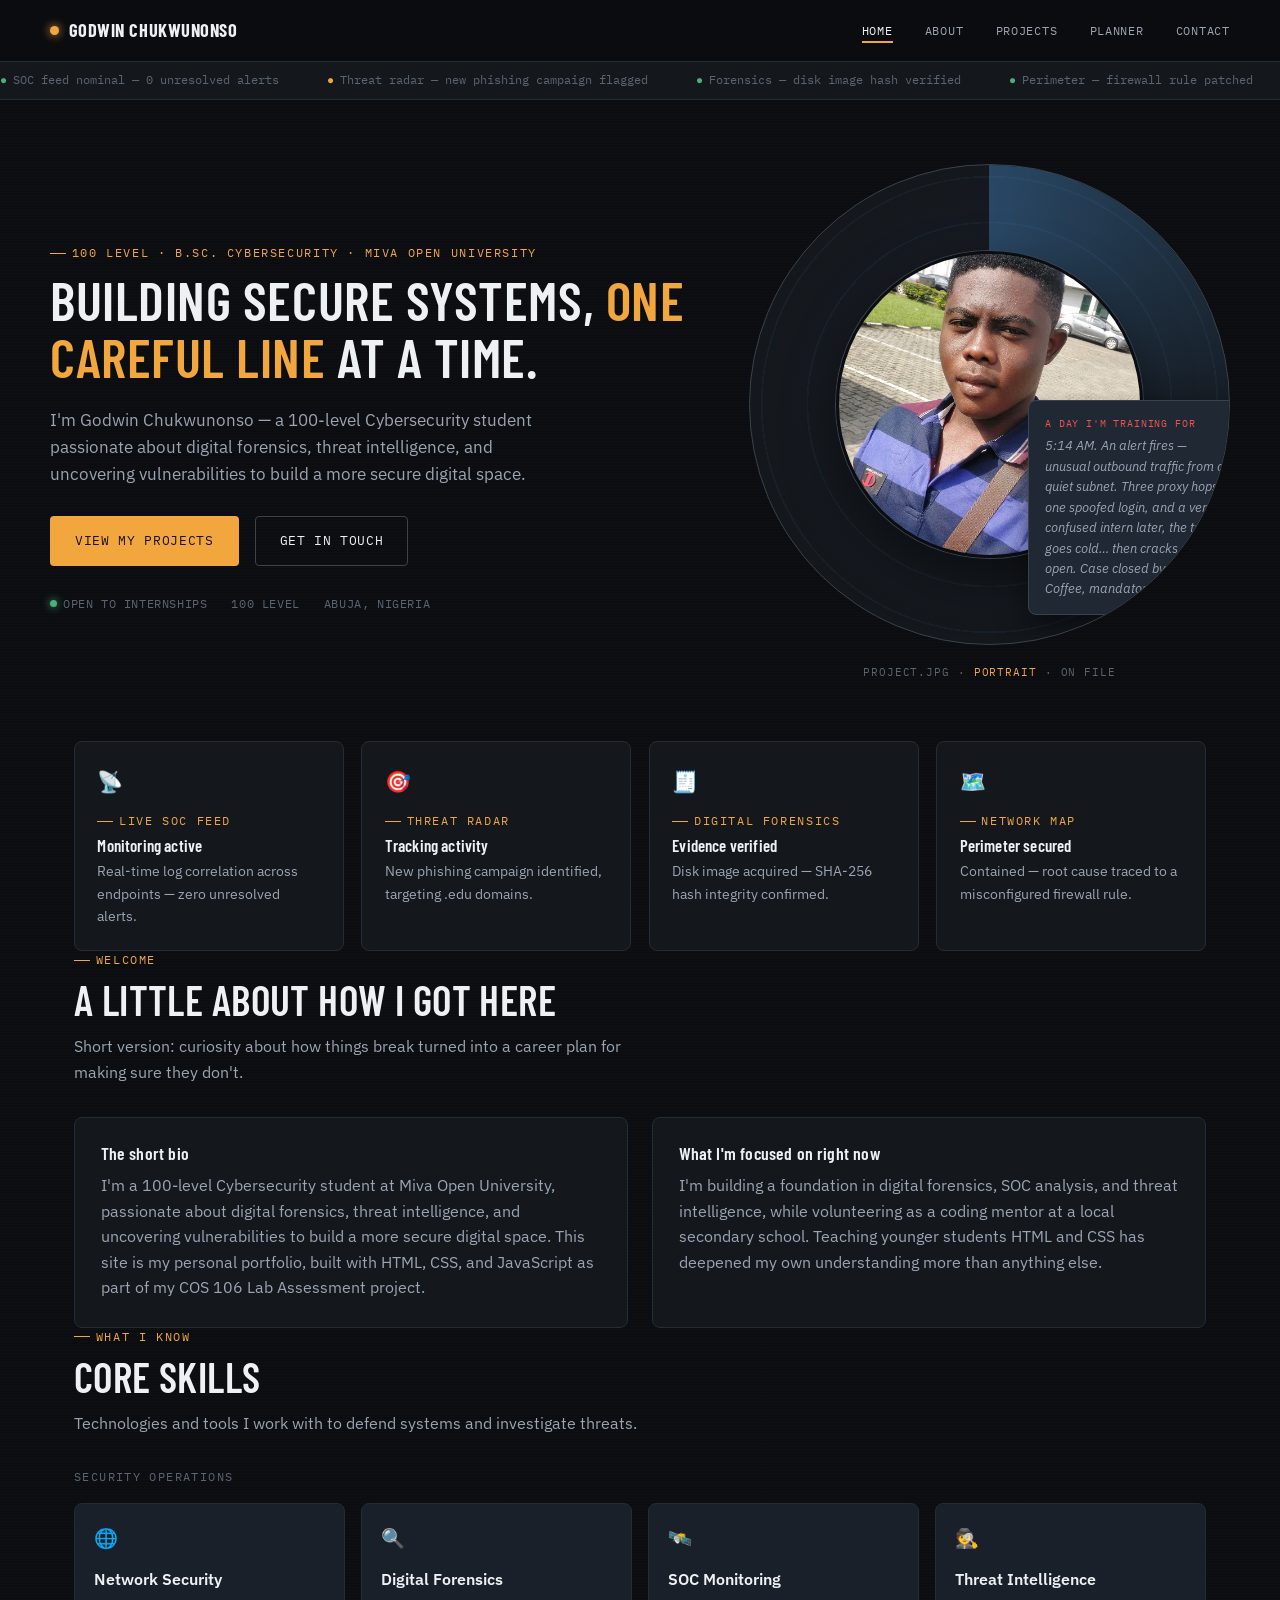
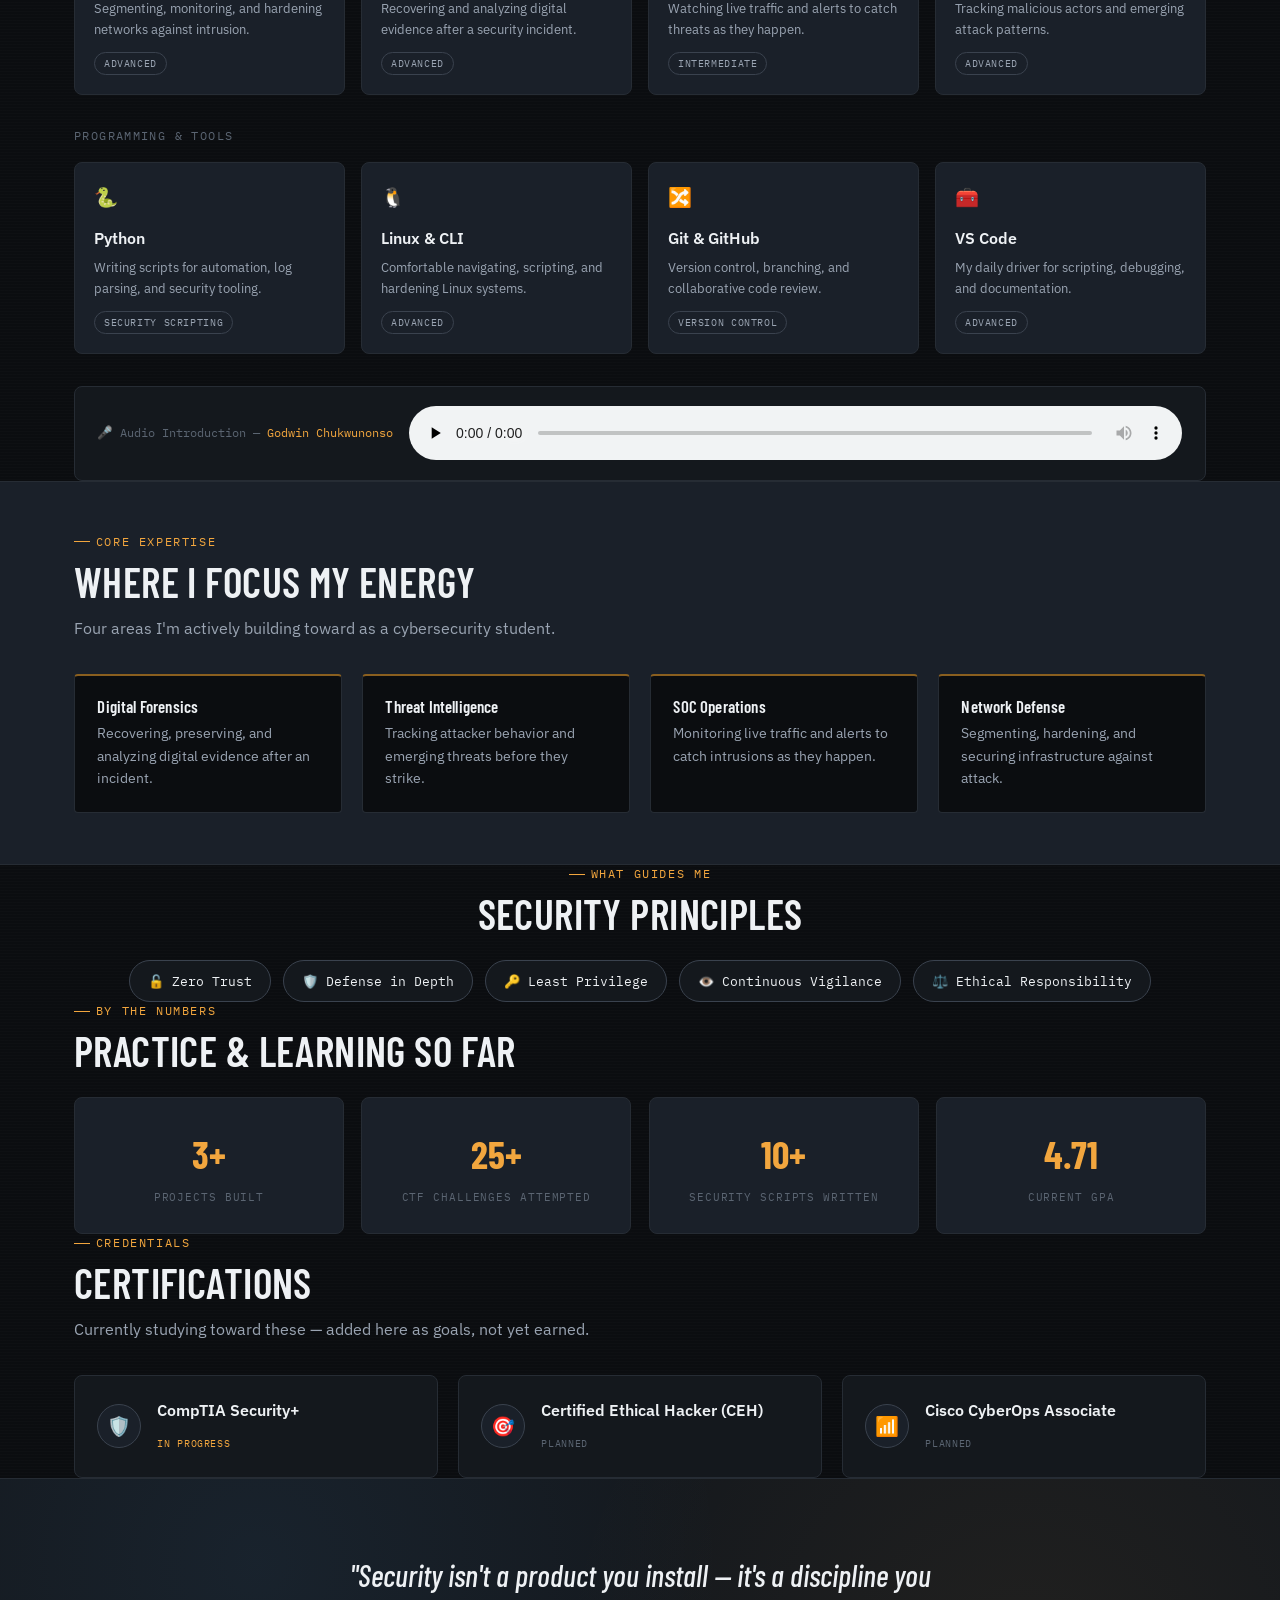
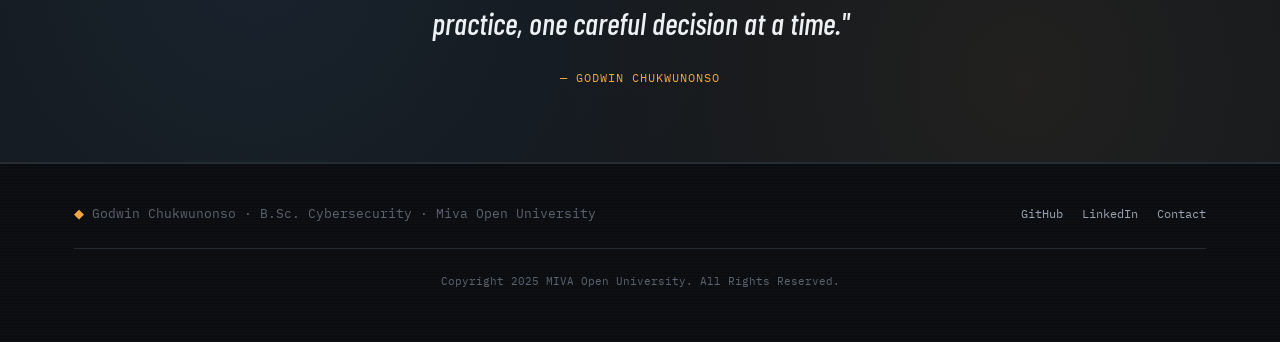
==== commit 355d1f7a: "Update index.html" ====
--- a/index.html
+++ b/index.html
@@ -70,7 +70,7 @@
         <div class="radar-sweep" aria-hidden="true"></div>
         <div class="radar-photo">
           <!-- Replace with your own professional photograph, e.g. assets/img/godwin.jpg -->
-          <img src="https://images.unsplash.com/photo-1614289371518-722f2615943d?q=80&w=800&auto=format&fit=crop" alt="Portrait placeholder for Godwin Chukwunonso — replace with your own photo">
+          <img src="Media/Project.jpg" alt="Portrait placeholder for Godwin Chukwunonso — replace with your own photo">
         </div>
         <div class="field-note">
           <span class="tag">A day I'm training for</span>
--- a/styles.css
+++ b/styles.css
@@ -1,448 +1,292 @@
 /* ==========================================================================
-   FRANCISCO / COS 106 PORTFOLIO — GLOBAL STYLESHEET
-   Design language: "terminal-native" — the site borrows its structural
-   vocabulary (prompts, file paths, monospace labels) from the command line,
-   since that is the actual daily environment of a cybersecurity student.
+   FRANCISCO PORTFOLIO — ALTERNATE DESIGN: "OPS WALL"
+   Direction: instead of borrowing the terminal/CLI vocabulary (v1), this
+   pass borrows from the physical SOC monitoring wall — the bank of screens
+   analysts actually watch: condensed industrial type (signage), a radar
+   sweep, and a scrolling status ticker. Amber is the alert color that
+   dashboards reserve for "still fine, but watching" — used sparingly.
    ========================================================================== */
 
-/* --- 1. Fonts ------------------------------------------------------------ */
-@import url('https://fonts.googleapis.com/css2?family=Space+Grotesk:wght@500;600;700&family=Inter:wght@400;500;600&family=JetBrains+Mono:wght@400;500;700&display=swap');
-
-/* --- 2. Design tokens ----------------------------------------------------
-   Palette is deliberately narrow: one near-black base, one elevated surface,
-   a hairline border, and exactly two accents (cyan = active/info,
-   emerald = success/secure). Amber and red are reserved for status only. */
+@import url('https://fonts.googleapis.com/css2?family=Barlow+Condensed:wght@500;600;700&family=IBM+Plex+Sans:wght@400;500;600&family=IBM+Plex+Mono:wght@400;500;600&display=swap');
+
 :root{
-  --bg:            #0a0e1a;
-  --bg-elevated:   #10162a;
-  --surface:       #161f36;
-  --surface-hover: #1c2744;
-  --border:        #263353;
-  --border-bright: #35456e;
-
-  --text:          #e7ecf5;
-  --text-muted:    #8c98b8;
-  --text-faint:    #5c6789;
-
-  --cyan:          #22d3ee;
-  --cyan-dim:      #0e7490;
-  --emerald:       #34d399;
-  --emerald-dim:   #047857;
-  --amber:         #fbbf24;
-  --red:           #f87171;
-
-  --font-display: 'Space Grotesk', sans-serif;
-  --font-body:    'Inter', sans-serif;
-  --font-mono:    'JetBrains Mono', monospace;
-
-  --radius-sm: 6px;
-  --radius-md: 10px;
-  --radius-lg: 16px;
-
-  --shadow-glow: 0 0 0 1px rgba(34,211,238,0.15), 0 8px 30px rgba(0,0,0,0.45);
-  --container: 1140px;
-}
-
-/* --- 3. Reset -------------------------------------------------------------*/
-*, *::before, *::after{ box-sizing: border-box; }
-html{ scroll-behavior: smooth; }
+  --bg:            #0b0d10;
+  --surface:       #14181d;
+  --elevated:      #1a2029;
+  --elevated-hi:   #202834;
+  --border:        #262c34;
+  --border-bright: #3a424e;
+
+  --text:   #eef1f4;
+  --muted:  #9aa4b2;
+  --faint:  #5b6572;
+
+  --amber:  #f2a63e;
+  --amber-dim: #8a5f1f;
+  --blue:   #4f9fe8;
+  --red:    #ef5350;
+  --green:  #4caf7d;
+
+  --font-display: 'Barlow Condensed', sans-serif;
+  --font-body:    'IBM Plex Sans', sans-serif;
+  --font-mono:    'IBM Plex Mono', monospace;
+
+  --radius-sm: 4px;
+  --radius-md: 8px;
+  --container: 1180px;
+}
+
+*, *::before, *::after{ box-sizing:border-box; }
+html{ scroll-behavior:smooth; }
 body{
   margin:0;
-  background: var(--bg);
-  background-image:
-    radial-gradient(circle at 15% 0%, rgba(34,211,238,0.06), transparent 40%),
-    radial-gradient(circle at 85% 20%, rgba(52,211,153,0.05), transparent 45%);
+  background:
+    repeating-linear-gradient(180deg, rgba(255,255,255,0.012) 0px, rgba(255,255,255,0.012) 1px, transparent 1px, transparent 3px),
+    var(--bg);
   color: var(--text);
   font-family: var(--font-body);
-  line-height: 1.6;
-  -webkit-font-smoothing: antialiased;
-  animation: page-fade-in 0.5s ease both;
+  line-height:1.6;
+  -webkit-font-smoothing:antialiased;
 }
 img{ max-width:100%; display:block; }
-a{ color: inherit; text-decoration:none; }
+a{ color:inherit; text-decoration:none; }
 ul{ list-style:none; margin:0; padding:0; }
-h1,h2,h3,h4{ font-family: var(--font-display); font-weight:600; line-height:1.2; margin:0 0 0.5em; }
-p{ margin:0 0 1em; color: var(--text-muted); }
-button{ font-family: inherit; cursor:pointer; }
-:focus-visible{ outline: 2px solid var(--cyan); outline-offset: 2px; }
-
-@keyframes page-fade-in{
-  from{ opacity:0; transform: translateY(6px); }
-  to{ opacity:1; transform: translateY(0); }
-}
-
-.container{
-  width:100%;
-  max-width: var(--container);
-  margin: 0 auto;
-  padding: 0 1.5rem;
-}
+p{ margin:0 0 1em; color: var(--muted); }
+button{ font-family:inherit; cursor:pointer; }
+:focus-visible{ outline:2px solid var(--amber); outline-offset:2px; }
+
+h1,h2,h3{
+  font-family: var(--font-display);
+  text-transform: uppercase;
+  letter-spacing: 0.01em;
+  font-weight:600;
+  line-height:1.05;
+  margin:0 0 0.4em;
+}
+h2{ font-size: clamp(1.9rem, 3.4vw, 2.6rem); }
+
+.container{ width:100%; max-width: var(--container); margin:0 auto; padding:0 1.5rem; }
 
 .eyebrow{
   font-family: var(--font-mono);
-  font-size: 0.78rem;
-  letter-spacing: 0.06em;
-  color: var(--cyan);
-  display:inline-flex;
-  align-items:center;
-  gap:0.5em;
-  margin-bottom: 0.75em;
-}
-.eyebrow::before{ content:"›"; color: var(--emerald); }
-
-/* --- 4. Header / Nav -------------------------------------------------------
-   The nav reads like a directory listing: "~/francisco" is the site root,
-   and each link is presented as a relative path a shell user would `cd` into. */
+  font-size: 0.72rem;
+  letter-spacing: 0.14em;
+  text-transform: uppercase;
+  color: var(--amber);
+  display:flex; align-items:center; gap:0.5em;
+  margin-bottom:0.75em;
+}
+.eyebrow::before{ content:""; width:16px; height:1px; background: var(--amber); display:inline-block; }
+
+/* --- Header / nav --------------------------------------------------------*/
 .site-header{
-  position: sticky; top:0; z-index: 50;
-  background: rgba(10,14,26,0.85);
-  backdrop-filter: blur(10px);
-  border-bottom: 1px solid var(--border);
-}
-.nav{
-  display:flex; align-items:center; justify-content:space-between;
-  padding: 0.9rem 0;
-}
+  position:sticky; top:0; z-index:50;
+  background: rgba(11,13,16,0.92);
+  backdrop-filter: blur(8px);
+  border-bottom:1px solid var(--border);
+}
+.nav{ display:flex; align-items:center; justify-content:space-between; padding:1rem 0; }
 .nav-brand{
-  font-family: var(--font-mono);
-  font-weight:700;
-  font-size: 1rem;
-  color: var(--text);
-  display:flex; align-items:center; gap:0.4rem;
-}
-.nav-brand .prompt{ color: var(--emerald); }
-.nav-brand .cursor{
-  display:inline-block; width:8px; height:1.1em; background: var(--cyan);
-  animation: blink 1.1s steps(1) infinite;
-}
-@keyframes blink{ 50%{ opacity:0; } }
-
-.nav-links{
-  display:flex; gap:1.75rem;
-  font-family: var(--font-mono);
-  font-size: 0.88rem;
-}
-.nav-links a{
-  color: var(--text-muted);
-  position:relative;
-  padding: 0.2rem 0;
-  transition: color 0.2s ease;
-}
-.nav-links a::before{ content:"./"; color: var(--text-faint); }
-.nav-links a:hover, .nav-links a[aria-current="page"]{ color: var(--cyan); }
-.nav-links a[aria-current="page"]::after{
-  content:""; position:absolute; left:0; right:0; bottom:-6px; height:2px;
-  background: var(--cyan); border-radius:2px;
-}
-
-.nav-toggle{
-  display:none;
-  background:none; border:1px solid var(--border-bright); border-radius: var(--radius-sm);
-  width:40px; height:36px; position:relative;
-}
-.nav-toggle span, .nav-toggle span::before, .nav-toggle span::after{
-  content:""; position:absolute; left:9px; right:9px; height:2px; background: var(--cyan);
-  transition: transform 0.2s ease, opacity 0.2s ease;
-}
-.nav-toggle span{ top:17px; }
-.nav-toggle span::before{ top:-6px; }
-.nav-toggle span::after{ top:6px; }
-.nav-toggle[aria-expanded="true"] span{ background: transparent; }
+  font-family: var(--font-display);
+  font-weight:700; font-size:1.15rem; letter-spacing:0.03em; text-transform:uppercase;
+  display:flex; align-items:center; gap:0.6rem;
+}
+.nav-brand .dot{ width:9px; height:9px; border-radius:50%; background: var(--amber); box-shadow: 0 0 10px var(--amber); animation: pulse 2s ease-in-out infinite; }
+@keyframes pulse{ 0%,100%{ opacity:1; } 50%{ opacity:0.4; } }
+
+.nav-links{ display:flex; gap:2rem; font-family: var(--font-mono); font-size:0.78rem; letter-spacing:0.06em; text-transform:uppercase; }
+.nav-links a{ color: var(--muted); padding:0.2rem 0; border-bottom:2px solid transparent; transition: color 0.2s ease, border-color 0.2s ease; }
+.nav-links a:hover, .nav-links a[aria-current="page"]{ color: var(--text); border-color: var(--amber); }
+
+.nav-toggle{ display:none; background:none; border:1px solid var(--border-bright); border-radius: var(--radius-sm); width:40px; height:36px; position:relative; }
+.nav-toggle span, .nav-toggle span::before, .nav-toggle span::after{ content:""; position:absolute; left:9px; right:9px; height:2px; background: var(--amber); transition: transform 0.2s ease, opacity 0.2s ease; }
+.nav-toggle span{ top:17px; } .nav-toggle span::before{ top:-6px; } .nav-toggle span::after{ top:6px; }
+.nav-toggle[aria-expanded="true"] span{ background:transparent; }
 .nav-toggle[aria-expanded="true"] span::before{ transform: translateY(6px) rotate(45deg); }
 .nav-toggle[aria-expanded="true"] span::after{ transform: translateY(-6px) rotate(-45deg); }
 
-@media (max-width: 780px){
+@media (max-width:780px){
   .nav-toggle{ display:block; }
-  .nav-links{
-    position:absolute; top:100%; left:0; right:0;
-    flex-direction:column; gap:0;
-    background: var(--bg-elevated);
-    border-bottom: 1px solid var(--border);
-    max-height:0; overflow:hidden;
-    transition: max-height 0.25s ease;
-  }
-  .nav-links.open{ max-height: 320px; }
-  .nav-links a{ padding: 0.9rem 1.5rem; display:block; border-bottom: 1px solid var(--border); }
-  .nav-links a::after{ display:none; }
-}
-
-/* --- 5. Buttons ------------------------------------------------------------*/
-.btn{
-  display:inline-flex; align-items:center; gap:0.5em;
+  .nav-links{ position:absolute; top:100%; left:0; right:0; flex-direction:column; gap:0; background: var(--surface); border-bottom:1px solid var(--border); max-height:0; overflow:hidden; transition: max-height 0.25s ease; }
+  .nav-links.open{ max-height:320px; }
+  .nav-links a{ padding:0.9rem 1.5rem; display:block; border-bottom:1px solid var(--border); border-left:2px solid transparent; }
+}
+
+/* --- Status ticker (signature motion, used once) --------------------------*/
+.ticker{
+  border-bottom:1px solid var(--border);
+  background: var(--surface);
+  overflow:hidden;
+  white-space:nowrap;
+}
+.ticker-track{
+  display:inline-flex;
+  gap:3rem;
+  padding: 0.55rem 0;
   font-family: var(--font-mono);
-  font-weight:500; font-size:0.9rem;
-  padding: 0.75rem 1.4rem;
-  border-radius: var(--radius-sm);
-  border: 1px solid transparent;
-  transition: transform 0.15s ease, box-shadow 0.15s ease, background 0.15s ease;
-}
+  font-size:0.74rem;
+  color: var(--faint);
+  animation: ticker-scroll 28s linear infinite;
+}
+.ticker-track span{ display:inline-flex; align-items:center; gap:0.5em; }
+.ticker-track .ok::before{ content:"●"; color: var(--green); }
+.ticker-track .warn::before{ content:"●"; color: var(--amber); }
+@keyframes ticker-scroll{ from{ transform:translateX(0); } to{ transform:translateX(-50%); } }
+
+/* --- Hero -------------------------------------------------------------- */
+.hero{ padding: 4rem 0 3rem; display:grid; grid-template-columns:1.15fr 0.85fr; gap:3rem; align-items:center; position:relative; }
+@media (max-width:940px){ .hero{ grid-template-columns:1fr; } }
+
+.hero h1{ font-size: clamp(2.3rem, 5vw, 3.4rem); }
+.hero h1 em{ font-style:normal; color: var(--amber); }
+.hero-lede{ max-width:52ch; font-size:1.05rem; }
+.hero-meta{ display:flex; gap:1.5rem; flex-wrap:wrap; font-family: var(--font-mono); font-size:0.75rem; color: var(--faint); margin-top:1.75rem; text-transform:uppercase; letter-spacing:0.05em; }
+.hero-meta span{ display:flex; align-items:center; gap:0.5em; }
+.hero-meta .live::before{ content:""; width:7px; height:7px; border-radius:50%; background: var(--green); box-shadow:0 0 8px var(--green); }
+
+.hero-actions{ display:flex; gap:1rem; margin-top:1.75rem; flex-wrap:wrap; }
+.btn{ font-family: var(--font-mono); font-size:0.82rem; text-transform:uppercase; letter-spacing:0.05em; padding:0.85rem 1.5rem; border-radius: var(--radius-sm); border:1px solid transparent; transition: transform 0.15s ease, background 0.15s ease, border-color .15s ease; display:inline-flex; align-items:center; gap:0.5em; }
 .btn:hover{ transform: translateY(-2px); }
-.btn:active{ transform: translateY(0); }
-.btn-primary{
-  background: linear-gradient(135deg, var(--cyan), var(--emerald));
-  color: #04121a;
-}
-.btn-primary:hover{ box-shadow: 0 10px 30px rgba(34,211,238,0.25); }
-.btn-ghost{
-  background: transparent; color: var(--text); border-color: var(--border-bright);
-}
-.btn-ghost:hover{ border-color: var(--cyan); color: var(--cyan); }
-.btn-sm{ padding: 0.45rem 0.9rem; font-size: 0.78rem; }
-.btn-danger{ border-color: rgba(248,113,113,0.4); color: var(--red); background: rgba(248,113,113,0.08); }
-.btn-danger:hover{ background: rgba(248,113,113,0.16); }
-
-/* --- 6. Hero (index.html) --------------------------------------------------*/
-.hero{
-  padding: 4.5rem 0 3.5rem;
-  display:grid;
-  grid-template-columns: 1.15fr 0.85fr;
-  gap: 3rem;
-  align-items:center;
-}
-@media (max-width: 900px){ .hero{ grid-template-columns: 1fr; padding-top:2.5rem; } }
-
-.hero h1{ font-size: clamp(2rem, 4vw, 2.8rem); }
-.hero h1 .accent{ color: var(--cyan); }
-.hero-lede{ font-size:1.05rem; max-width: 46ch; }
-
-/* Terminal-style hero panel — the page's signature element */
-.terminal{
-  background: var(--bg-elevated);
-  border: 1px solid var(--border);
+.btn-primary{ background: var(--amber); color:#1a1206; }
+.btn-primary:hover{ background:#ffb655; }
+.btn-ghost{ border-color: var(--border-bright); color: var(--text); }
+.btn-ghost:hover{ border-color: var(--blue); color: var(--blue); }
+
+/* Radar / photo panel — signature element */
+.radar-panel{
+  position:relative;
+  aspect-ratio:1/1;
+  border-radius:50%;
+  border:1px solid var(--border-bright);
+  background: radial-gradient(circle, var(--elevated) 0%, var(--surface) 70%, var(--bg) 100%);
+  display:flex; align-items:center; justify-content:center;
+  overflow:hidden;
+}
+.radar-panel::before{
+  content:"";
+  position:absolute; inset:0;
+  background: repeating-radial-gradient(circle, transparent 0 13%, rgba(79,159,232,0.06) 13% 13.5%);
+}
+.radar-sweep{
+  position:absolute; inset:0;
+  background: conic-gradient(from 0deg, rgba(79,159,232,0.35), transparent 28%);
+  animation: sweep 4s linear infinite;
+  border-radius:50%;
+}
+@keyframes sweep{ to{ transform: rotate(360deg); } }
+.radar-photo{
+  position:relative; z-index:2;
+  width:64%; aspect-ratio:1/1; border-radius:50%;
+  overflow:hidden; border:3px solid var(--bg);
+  box-shadow: 0 0 0 1px var(--border-bright), 0 20px 50px rgba(0,0,0,0.5);
+}
+.radar-photo img{ width:100%; height:100%; object-fit:cover; }
+
+.field-note{
+  position:absolute; bottom:6%; right:-4%; z-index:3;
+  width:220px;
+  background: var(--elevated-hi);
+  border:1px solid var(--border-bright);
   border-radius: var(--radius-md);
-  box-shadow: var(--shadow-glow);
-  overflow:hidden;
-  font-family: var(--font-mono);
-  font-size: 0.85rem;
-  margin-top: 1.75rem;
-}
-.terminal-bar{
-  display:flex; align-items:center; gap:0.4rem;
-  padding: 0.6rem 0.85rem;
-  background: var(--surface);
-  border-bottom: 1px solid var(--border);
-}
-.terminal-dot{ width:10px; height:10px; border-radius:50%; }
-.terminal-dot.red{ background:#f87171; }
-.terminal-dot.amber{ background:#fbbf24; }
-.terminal-dot.green{ background:#34d399; }
-.terminal-title{ margin-left:0.5rem; color: var(--text-faint); font-size:0.75rem; }
-.terminal-body{ padding: 1rem 1.1rem 1.2rem; color: var(--text-muted); }
-.terminal-body .line{ display:flex; gap:0.5em; margin-bottom:0.4em; }
-.terminal-body .prompt-sym{ color: var(--emerald); }
-.terminal-body .out{ color: var(--text); }
-.terminal-body .out .key{ color: var(--cyan); }
-
-/* Photo card */
-.photo-card{
-  background: var(--surface);
-  border: 1px solid var(--border);
-  border-radius: var(--radius-lg);
-  padding: 0.85rem;
-  box-shadow: var(--shadow-glow);
-  position:relative;
-}
-.photo-card .frame{
-  aspect-ratio: 4/5;
-  border-radius: var(--radius-md);
-  background: linear-gradient(155deg, #1b2947, #0e1526);
-  border: 1px dashed var(--border-bright);
-  display:flex; align-items:center; justify-content:center;
-  color: var(--text-faint);
-  font-family: var(--font-mono);
-  font-size:0.8rem;
-  text-align:center;
-  padding:1rem;
-  overflow:hidden;
-}
-.photo-card .frame img{ width:100%; height:100%; object-fit:cover; }
-.photo-card .caption{
-  display:flex; justify-content:space-between; align-items:center;
-  padding: 0.75rem 0.4rem 0.15rem;
-  font-family: var(--font-mono); font-size:0.75rem; color: var(--text-faint);
-}
-.status-dot{ width:8px; height:8px; border-radius:50%; background: var(--emerald); display:inline-block; margin-right:0.4em; box-shadow: 0 0 8px var(--emerald); }
-
-/* --- 7. Focus panel (specialties) ------------------------------------------*/
-.focus-panel{
-  margin-top: 4rem;
-  border: 1px solid var(--border);
-  border-radius: var(--radius-lg);
-  background: var(--surface);
-  padding: 2rem;
-}
-.focus-panel-head{ display:flex; justify-content:space-between; align-items:baseline; flex-wrap:wrap; gap:0.5rem; margin-bottom:1.5rem; }
-.focus-panel-head h2{ margin:0; font-size:1.4rem; }
-.focus-grid{
-  display:grid; grid-template-columns: repeat(3, 1fr); gap:1.25rem;
-}
-@media (max-width: 780px){ .focus-grid{ grid-template-columns:1fr; } }
-
-.focus-card{
-  background: var(--bg-elevated);
-  border:1px solid var(--border);
-  border-radius: var(--radius-md);
-  padding:1.4rem;
-  transition: border-color 0.2s ease, transform 0.2s ease;
-}
-.focus-card:hover{ border-color: var(--border-bright); transform: translateY(-3px); }
-.focus-card-top{ display:flex; justify-content:space-between; align-items:flex-start; margin-bottom:0.9rem; }
-.focus-card h3{ font-size:1.05rem; margin:0; }
-.level-badge{
-  font-family: var(--font-mono); font-size:0.68rem; letter-spacing:0.04em;
-  padding: 0.2rem 0.55rem; border-radius: 999px;
-  border:1px solid;
-  white-space:nowrap;
-}
-.level-badge.advancing{ color: var(--cyan); border-color: rgba(34,211,238,0.4); background: rgba(34,211,238,0.08); }
-.level-badge.building{ color: var(--amber); border-color: rgba(251,191,36,0.4); background: rgba(251,191,36,0.08); }
-.focus-card p{ font-size:0.92rem; margin-bottom:0.9rem; }
-.progress-track{ height:5px; background: var(--border); border-radius:99px; overflow:hidden; }
-.progress-fill{ height:100%; background: linear-gradient(90deg, var(--cyan), var(--emerald)); border-radius:99px; }
-
-/* --- 8. Generic section / page header --------------------------------------*/
-.page-head{ padding: 3.5rem 0 2rem; }
-.page-head h1{ font-size: clamp(1.8rem, 3.4vw, 2.4rem); }
-.page-head p{ max-width:60ch; }
-
-section{ padding-bottom: 3rem; }
-
-/* --- 9. Cards grid (About skills, Projects) --------------------------------*/
-.card-grid{ display:grid; gap:1.5rem; }
-.cols-2{ grid-template-columns: repeat(2, 1fr); }
-.cols-3{ grid-template-columns: repeat(3, 1fr); }
-@media (max-width: 900px){ .cols-2, .cols-3{ grid-template-columns: 1fr; } }
-
-.card{
-  background: var(--surface);
-  border:1px solid var(--border);
-  border-radius: var(--radius-lg);
-  padding: 1.6rem;
-}
-
-.badge{
-  font-family: var(--font-mono); font-size:0.72rem;
-  padding:0.25rem 0.6rem; border-radius:6px;
-  background: rgba(34,211,238,0.08); color: var(--cyan);
-  border:1px solid rgba(34,211,238,0.25);
-  display:inline-block; margin:0 0.4rem 0.4rem 0;
-}
-
-/* --- 10. Table (course schedule) -------------------------------------------*/
-.table-wrap{ overflow-x:auto; border:1px solid var(--border); border-radius: var(--radius-md); }
-table{ width:100%; border-collapse: collapse; font-size:0.92rem; min-width:520px; }
-caption{ text-align:left; padding:0.9rem 1rem 0; font-family: var(--font-mono); color: var(--text-faint); font-size:0.78rem; }
-thead th{
-  text-align:left; background: var(--surface); color: var(--cyan);
-  font-family: var(--font-mono); font-size:0.75rem; letter-spacing:0.03em;
-  padding: 0.85rem 1rem; border-bottom:1px solid var(--border);
-}
-tbody td{ padding:0.85rem 1rem; border-bottom:1px solid var(--border); color: var(--text-muted); }
-tbody tr:last-child td{ border-bottom:none; }
-tbody tr:hover{ background: var(--surface-hover); }
-
-/* --- 11. Audio / media block ------------------------------------------------*/
-.media-block{
-  display:flex; align-items:center; gap:1rem; flex-wrap:wrap;
-  background: var(--surface); border:1px solid var(--border);
-  border-radius: var(--radius-md); padding:1.1rem 1.3rem;
-}
+  padding:0.9rem 1rem;
+  box-shadow: 0 12px 30px rgba(0,0,0,0.5);
+}
+@media (max-width:940px){ .field-note{ right:2%; width:70%; } }
+.field-note .tag{ font-family: var(--font-mono); font-size:0.65rem; letter-spacing:0.08em; color: var(--red); text-transform:uppercase; margin-bottom:0.4em; display:block; }
+.field-note p{ font-style:italic; font-size:0.8rem; color: var(--muted); margin:0; }
+
+.frame-caption{ text-align:center; font-family: var(--font-mono); font-size:0.7rem; color: var(--faint); margin-top:1.2rem; text-transform:uppercase; letter-spacing:0.08em; }
+.frame-caption .hi{ color: var(--amber); }
+
+/* --- Live status grid ------------------------------------------------------*/
+section{ padding: 3.2rem 0; }
+.status-grid{ display:grid; grid-template-columns:repeat(4,1fr); gap:1.1rem; }
+@media (max-width:940px){ .status-grid{ grid-template-columns:repeat(2,1fr); } }
+@media (max-width:600px){ .status-grid{ grid-template-columns:1fr; } }
+.status-card{ background: var(--surface); border:1px solid var(--border); border-radius: var(--radius-md); padding:1.4rem; transition: border-color 0.2s ease; }
+.status-card:hover{ border-color: var(--border-bright); }
+.status-card .icon{ font-size:1.3rem; margin-bottom:0.9rem; display:block; }
+.status-card .eyebrow{ margin-bottom:0.5em; }
+.status-card h3{ font-size:1.05rem; text-transform:none; margin-bottom:0.35em; }
+.status-card p{ font-size:0.88rem; margin:0; }
+
+/* --- Two-col bio ------------------------------------------------------------*/
+.split-cards{ display:grid; grid-template-columns:1fr 1fr; gap:1.5rem; }
+@media (max-width:780px){ .split-cards{ grid-template-columns:1fr; } }
+.plain-card{ background: var(--surface); border:1px solid var(--border); border-radius: var(--radius-md); padding:1.6rem; }
+.plain-card h3{ font-size:1.1rem; text-transform:none; margin-bottom:0.6em; }
+.plain-card p{ margin:0; }
+
+/* --- Skills groups ------------------------------------------------------- */
+.skill-group{ margin-bottom:2rem; }
+.skill-group-label{ font-family: var(--font-mono); font-size:0.72rem; letter-spacing:0.12em; color: var(--faint); text-transform:uppercase; margin-bottom:1rem; }
+.skill-row{ display:grid; grid-template-columns:repeat(4,1fr); gap:1rem; }
+@media (max-width:940px){ .skill-row{ grid-template-columns:repeat(2,1fr); } }
+@media (max-width:520px){ .skill-row{ grid-template-columns:1fr; } }
+.skill-card{ background: var(--elevated); border:1px solid var(--border); border-radius: var(--radius-md); padding:1.2rem; }
+.skill-card .icon{ font-size:1.2rem; margin-bottom:0.7em; display:block; }
+.skill-card h4{ font-family:var(--font-body); font-size:0.98rem; font-weight:600; margin:0 0 0.35em; color:var(--text); }
+.skill-card p{ font-size:0.83rem; margin-bottom:0.7em; }
+.tier{ font-family: var(--font-mono); font-size:0.65rem; letter-spacing:0.06em; text-transform:uppercase; padding:0.2rem 0.55rem; border-radius:99px; border:1px solid var(--border-bright); color: var(--muted); }
+
+/* --- Audio block ----------------------------------------------------------*/
+.media-block{ background: var(--surface); border:1px solid var(--border); border-radius: var(--radius-md); padding:1.2rem 1.4rem; display:flex; align-items:center; gap:1rem; flex-wrap:wrap; }
+.media-block .media-label{ font-family: var(--font-mono); font-size:0.78rem; color: var(--faint); }
+.media-block .media-label .who{ color: var(--amber); }
 .media-block audio{ flex:1; min-width:240px; }
-.media-block .media-label{ font-family: var(--font-mono); font-size:0.8rem; color: var(--text-faint); }
-
-/* --- 12. Timeline (About) ---------------------------------------------------*/
-.timeline{ border-left:2px solid var(--border); padding-left:1.5rem; display:flex; flex-direction:column; gap:1.75rem; }
-.timeline-item{ position:relative; }
-.timeline-item::before{
-  content:""; position:absolute; left:-1.59rem; top:0.3rem; width:10px; height:10px;
-  border-radius:50%; background: var(--bg); border:2px solid var(--emerald);
-}
-.timeline-item h3{ font-size:1.05rem; margin-bottom:0.15rem; }
-.timeline-meta{ font-family: var(--font-mono); font-size:0.75rem; color: var(--cyan); margin-bottom:0.5rem; display:block; }
-
-/* --- 13. Projects ------------------------------------------------------------*/
-.project-card{
-  background: var(--surface); border:1px solid var(--border); border-radius: var(--radius-lg);
-  overflow:hidden; display:flex; flex-direction:column;
-  transition: transform 0.2s ease, border-color 0.2s ease;
-}
-.project-card:hover{ transform: translateY(-4px); border-color: var(--border-bright); }
-.project-shot{ aspect-ratio:16/10; overflow:hidden; background: var(--bg-elevated); }
-.project-shot img{ width:100%; height:100%; object-fit:cover; transition: transform 0.4s ease; }
-.project-card:hover .project-shot img{ transform: scale(1.05); }
-.project-body{ padding:1.4rem; display:flex; flex-direction:column; gap:0.8rem; flex:1; }
-.project-body h3{ font-size:1.15rem; margin:0; }
-.project-links{ display:flex; gap:0.75rem; margin-top:auto; padding-top:0.4rem; }
-
-/* --- 14. Planner --------------------------------------------------------------*/
-.planner-layout{ display:grid; grid-template-columns: 340px 1fr; gap:2rem; align-items:start; }
-@media (max-width: 900px){ .planner-layout{ grid-template-columns:1fr; } }
-
-.task-form{ display:flex; flex-direction:column; gap:1rem; }
-.field{ display:flex; flex-direction:column; gap:0.4rem; }
-.field label{ font-family: var(--font-mono); font-size:0.78rem; color: var(--text-faint); }
-input, textarea, select{
-  background: var(--bg-elevated); border:1px solid var(--border-bright);
-  color: var(--text); border-radius: var(--radius-sm); padding:0.7rem 0.85rem;
-  font-family: var(--font-body); font-size:0.92rem;
-}
-input:focus, textarea:focus, select:focus{ border-color: var(--cyan); }
-textarea{ resize:vertical; min-height:90px; }
-
-.task-stats{ display:flex; gap:0.75rem; font-family: var(--font-mono); font-size:0.78rem; color: var(--text-faint); margin-bottom:1rem; }
-.task-stats strong{ color: var(--cyan); }
-
-.task-list{ display:flex; flex-direction:column; gap:0.75rem; }
-.task-item{
-  display:flex; align-items:flex-start; gap:0.9rem;
-  background: var(--surface); border:1px solid var(--border); border-radius: var(--radius-md);
-  padding:0.9rem 1rem;
-}
-.task-check{
-  width:20px; height:20px; border-radius:5px; border:2px solid var(--border-bright);
-  background:transparent; flex-shrink:0; margin-top:0.15rem;
-  display:flex; align-items:center; justify-content:center;
-  color: var(--bg); transition: background 0.15s ease, border-color 0.15s ease;
-}
-.task-check.checked{ background: var(--emerald); border-color: var(--emerald); }
-.task-main{ flex:1; }
-.task-title{ font-weight:500; }
-.task-meta{ font-family: var(--font-mono); font-size:0.72rem; color: var(--text-faint); margin-top:0.2rem; }
-.task-item.completed .task-title{ text-decoration: line-through; color: var(--text-faint); }
-.task-priority{ font-family: var(--font-mono); font-size:0.65rem; padding:0.15rem 0.5rem; border-radius:99px; height:fit-content; }
-.task-priority.high{ color: var(--red); border:1px solid rgba(248,113,113,0.4); background: rgba(248,113,113,0.08); }
-.task-priority.medium{ color: var(--amber); border:1px solid rgba(251,191,36,0.4); background: rgba(251,191,36,0.08); }
-.task-priority.low{ color: var(--emerald); border:1px solid rgba(52,211,153,0.4); background: rgba(52,211,153,0.08); }
-.task-delete{ background:none; border:none; color: var(--text-faint); font-size:1.1rem; padding:0.2rem; line-height:1; }
-.task-delete:hover{ color: var(--red); }
-.empty-state{ text-align:center; padding:2.5rem 1rem; color: var(--text-faint); font-family: var(--font-mono); font-size:0.85rem; border:1px dashed var(--border-bright); border-radius: var(--radius-md); }
-
-/* --- 15. Contact form -----------------------------------------------------*/
-.contact-layout{ display:grid; grid-template-columns: 1fr 1fr; gap: 3rem; align-items:start; }
-@media (max-width: 900px){ .contact-layout{ grid-template-columns:1fr; } }
-.form-msg{ font-family: var(--font-mono); font-size:0.85rem; padding:0.8rem 1rem; border-radius: var(--radius-sm); display:none; margin-bottom:1rem; }
-.form-msg.show{ display:block; }
-.form-msg.success{ background: rgba(52,211,153,0.1); color: var(--emerald); border:1px solid rgba(52,211,153,0.35); }
-.form-msg.error{ background: rgba(248,113,113,0.1); color: var(--red); border:1px solid rgba(248,113,113,0.35); }
-.field-error{ font-family: var(--font-mono); font-size:0.72rem; color: var(--red); min-height:1.1em; }
-input.invalid, textarea.invalid{ border-color: var(--red); }
-.contact-info-item{ display:flex; gap:0.9rem; margin-bottom:1.4rem; }
-.contact-info-item .ico{
-  width:38px; height:38px; border-radius:8px; background: var(--surface); border:1px solid var(--border);
-  display:flex; align-items:center; justify-content:center; color: var(--cyan); font-family: var(--font-mono); flex-shrink:0;
-}
-
-/* --- 16. Footer -------------------------------------------------------------*/
-.site-footer{ border-top:1px solid var(--border); margin-top:4rem; padding: 2.5rem 0; }
-.footer-grid{ display:flex; justify-content:space-between; flex-wrap:wrap; gap:1.5rem; align-items:center; }
-.footer-brand{ font-family: var(--font-mono); color: var(--text-faint); font-size:0.85rem; }
-.footer-brand .prompt{ color: var(--emerald); }
-.social-row{ display:flex; gap:1rem; font-family: var(--font-mono); font-size:0.82rem; }
-.social-row a{ color: var(--text-muted); transition: color 0.2s ease; }
-.social-row a:hover{ color: var(--cyan); }
-.copyright{ width:100%; text-align:center; font-family: var(--font-mono); font-size:0.72rem; color: var(--text-faint); margin-top:1.5rem; padding-top:1.5rem; border-top:1px solid var(--border); }
-
-/* --- 17. Reduced motion -----------------------------------------------------*/
+
+/* --- Focus cards (light-inverted section) ----------------------------------*/
+.section-invert{ background: var(--elevated); border-top:1px solid var(--border); border-bottom:1px solid var(--border); }
+.focus-row{ display:grid; grid-template-columns:repeat(4,1fr); gap:1.25rem; }
+@media (max-width:940px){ .focus-row{ grid-template-columns:repeat(2,1fr); } }
+@media (max-width:520px){ .focus-row{ grid-template-columns:1fr; } }
+.focus-card{ background: var(--bg); border:1px solid var(--border); border-top:2px solid var(--amber-dim); border-radius: var(--radius-sm); padding:1.4rem; transition: border-color 0.2s ease; }
+.focus-card:hover{ border-top-color: var(--amber); }
+.focus-card h3{ font-size:1.05rem; text-transform:none; margin-bottom:0.4em; }
+.focus-card p{ font-size:0.88rem; margin:0; }
+
+/* --- Principles pills ------------------------------------------------------*/
+.pill-row{ display:flex; gap:0.8rem; flex-wrap:wrap; justify-content:center; }
+.pill{ font-family: var(--font-mono); font-size:0.82rem; padding:0.6rem 1.1rem; border-radius:99px; background: var(--surface); border:1px solid var(--border-bright); color: var(--text); display:inline-flex; align-items:center; gap:0.5em; }
+
+/* --- Stats ------------------------------------------------------------------*/
+.stat-row{ display:grid; grid-template-columns:repeat(4,1fr); gap:1.1rem; }
+@media (max-width:780px){ .stat-row{ grid-template-columns:repeat(2,1fr); } }
+.stat-card{ background: var(--elevated); border:1px solid var(--border); border-radius: var(--radius-md); padding:1.6rem; text-align:center; }
+.stat-num{ font-family: var(--font-display); font-size:2.4rem; color: var(--amber); font-weight:700; }
+.stat-label{ font-family: var(--font-mono); font-size:0.7rem; letter-spacing:0.08em; text-transform:uppercase; color: var(--faint); margin-top:0.4em; }
+
+/* --- Certifications ----------------------------------------------------------*/
+.cert-row{ display:grid; grid-template-columns:repeat(3,1fr); gap:1.25rem; }
+@media (max-width:780px){ .cert-row{ grid-template-columns:1fr; } }
+.cert-card{ background: var(--surface); border:1px solid var(--border); border-radius: var(--radius-md); padding:1.4rem; display:flex; align-items:center; gap:1rem; }
+.cert-badge{ width:44px; height:44px; border-radius:50%; background: var(--elevated); border:1px solid var(--border-bright); display:flex; align-items:center; justify-content:center; font-size:1.2rem; flex-shrink:0; }
+.cert-card h4{ font-family: var(--font-body); font-weight:600; font-size:0.98rem; margin:0 0 0.35em; color:var(--text); }
+.cert-status{ font-family: var(--font-mono); font-size:0.65rem; text-transform:uppercase; letter-spacing:0.06em; color: var(--faint); }
+.cert-status.progress{ color: var(--amber); }
+
+/* --- Quote -------------------------------------------------------------------*/
+.quote-section{
+  text-align:center; padding: 4.5rem 0;
+  background:
+    radial-gradient(circle at 20% 30%, rgba(79,159,232,0.08), transparent 45%),
+    radial-gradient(circle at 80% 70%, rgba(242,166,62,0.06), transparent 45%),
+    var(--surface);
+  border-top:1px solid var(--border); border-bottom:1px solid var(--border);
+}
+.quote-section blockquote{ font-family: var(--font-display); font-size: clamp(1.3rem, 2.6vw, 1.9rem); font-style:italic; text-transform:none; max-width:52ch; margin:0 auto 1rem; color: var(--text); font-weight:500; }
+.quote-section cite{ font-family: var(--font-mono); font-size:0.75rem; letter-spacing:0.08em; text-transform:uppercase; color: var(--amber); font-style:normal; }
+
+/* --- Footer -------------------------------------------------------------------*/
+.site-footer{ padding: 2.5rem 0; border-top:1px solid var(--border); }
+.footer-grid{ display:flex; justify-content:space-between; align-items:center; flex-wrap:wrap; gap:1.2rem; }
+.footer-brand{ font-family: var(--font-mono); font-size:0.8rem; color: var(--faint); }
+.footer-brand .amber{ color: var(--amber); }
+.social-row{ display:flex; gap:1.2rem; font-family: var(--font-mono); font-size:0.78rem; }
+.social-row a{ color: var(--muted); transition: color 0.2s ease; }
+.social-row a:hover{ color: var(--amber); }
+.copyright{ width:100%; text-align:center; font-family: var(--font-mono); font-size:0.7rem; color: var(--faint); margin-top:1.5rem; padding-top:1.5rem; border-top:1px solid var(--border); }
+
 @media (prefers-reduced-motion: reduce){
-  *{ animation-duration: 0.01ms !important; transition-duration: 0.01ms !important; }
-}
+  *{ animation-duration:0.01ms !important; transition-duration:0.01ms !important; }
+}
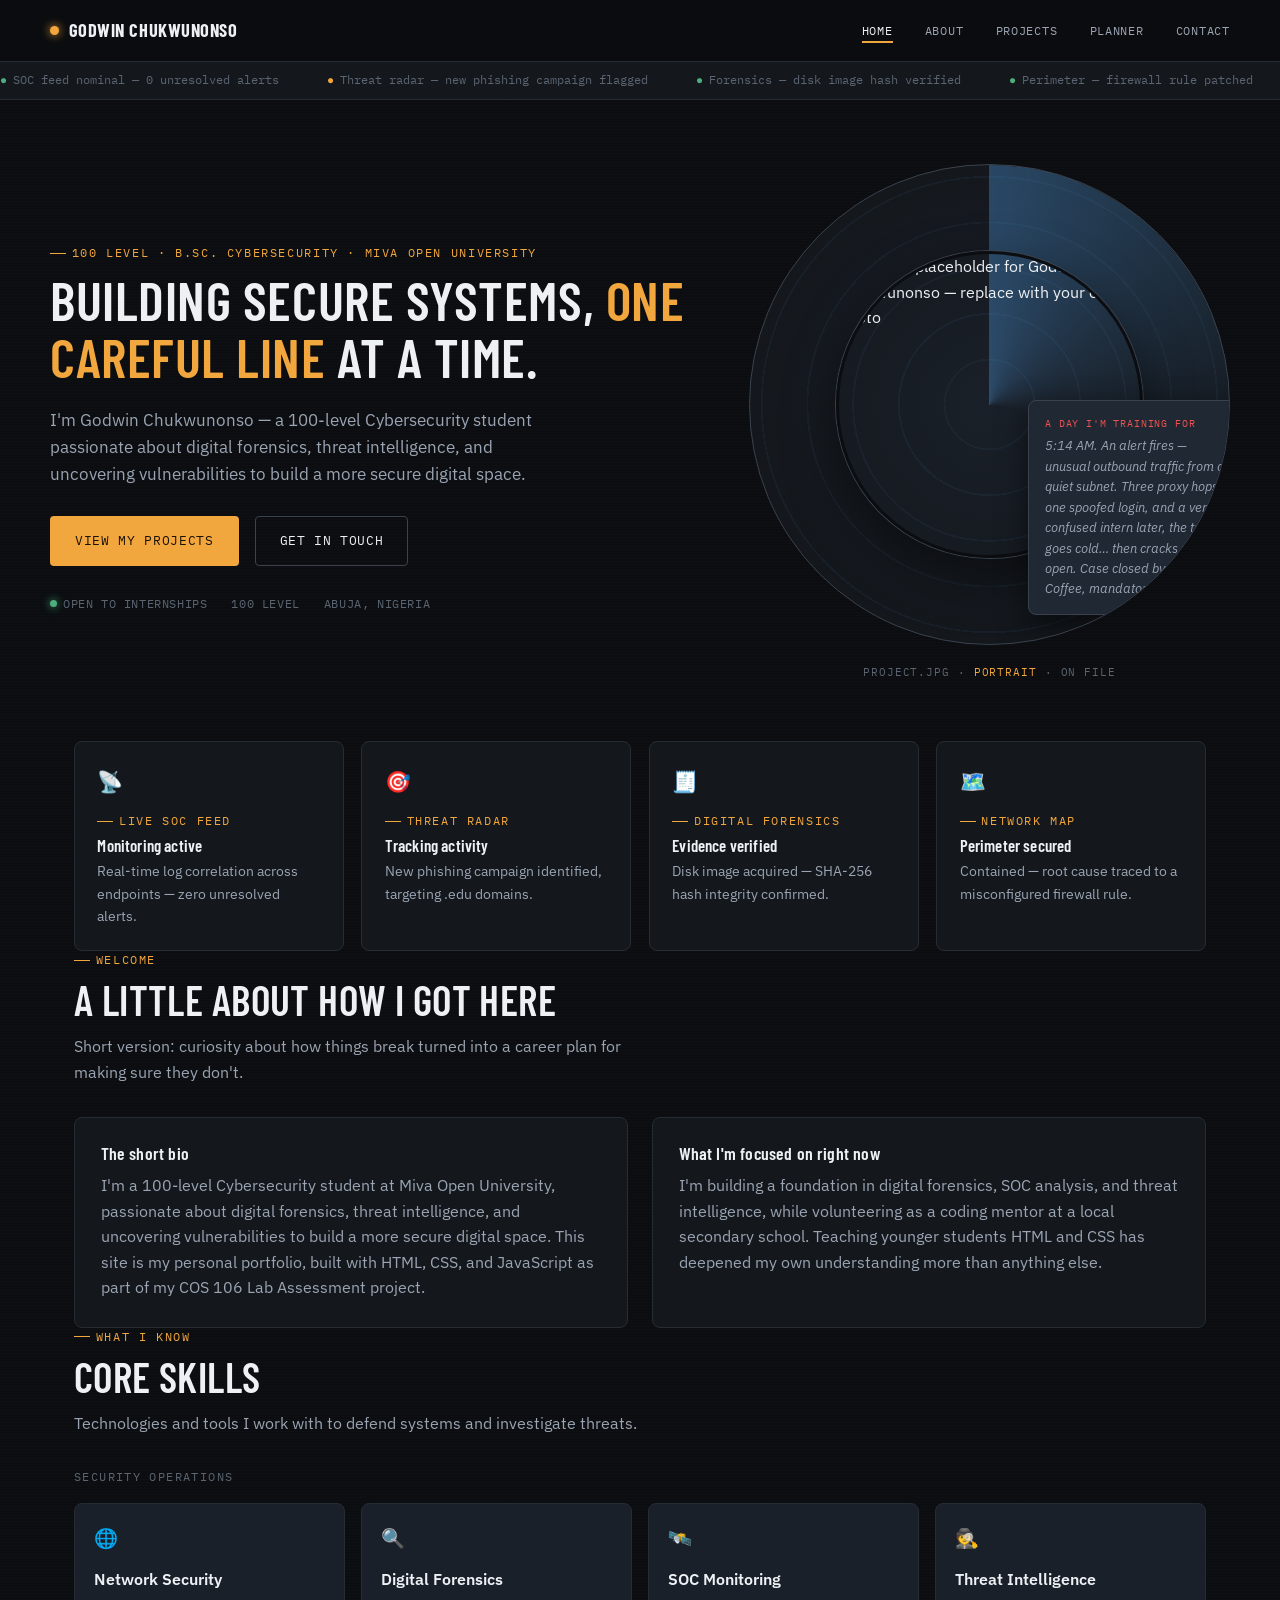
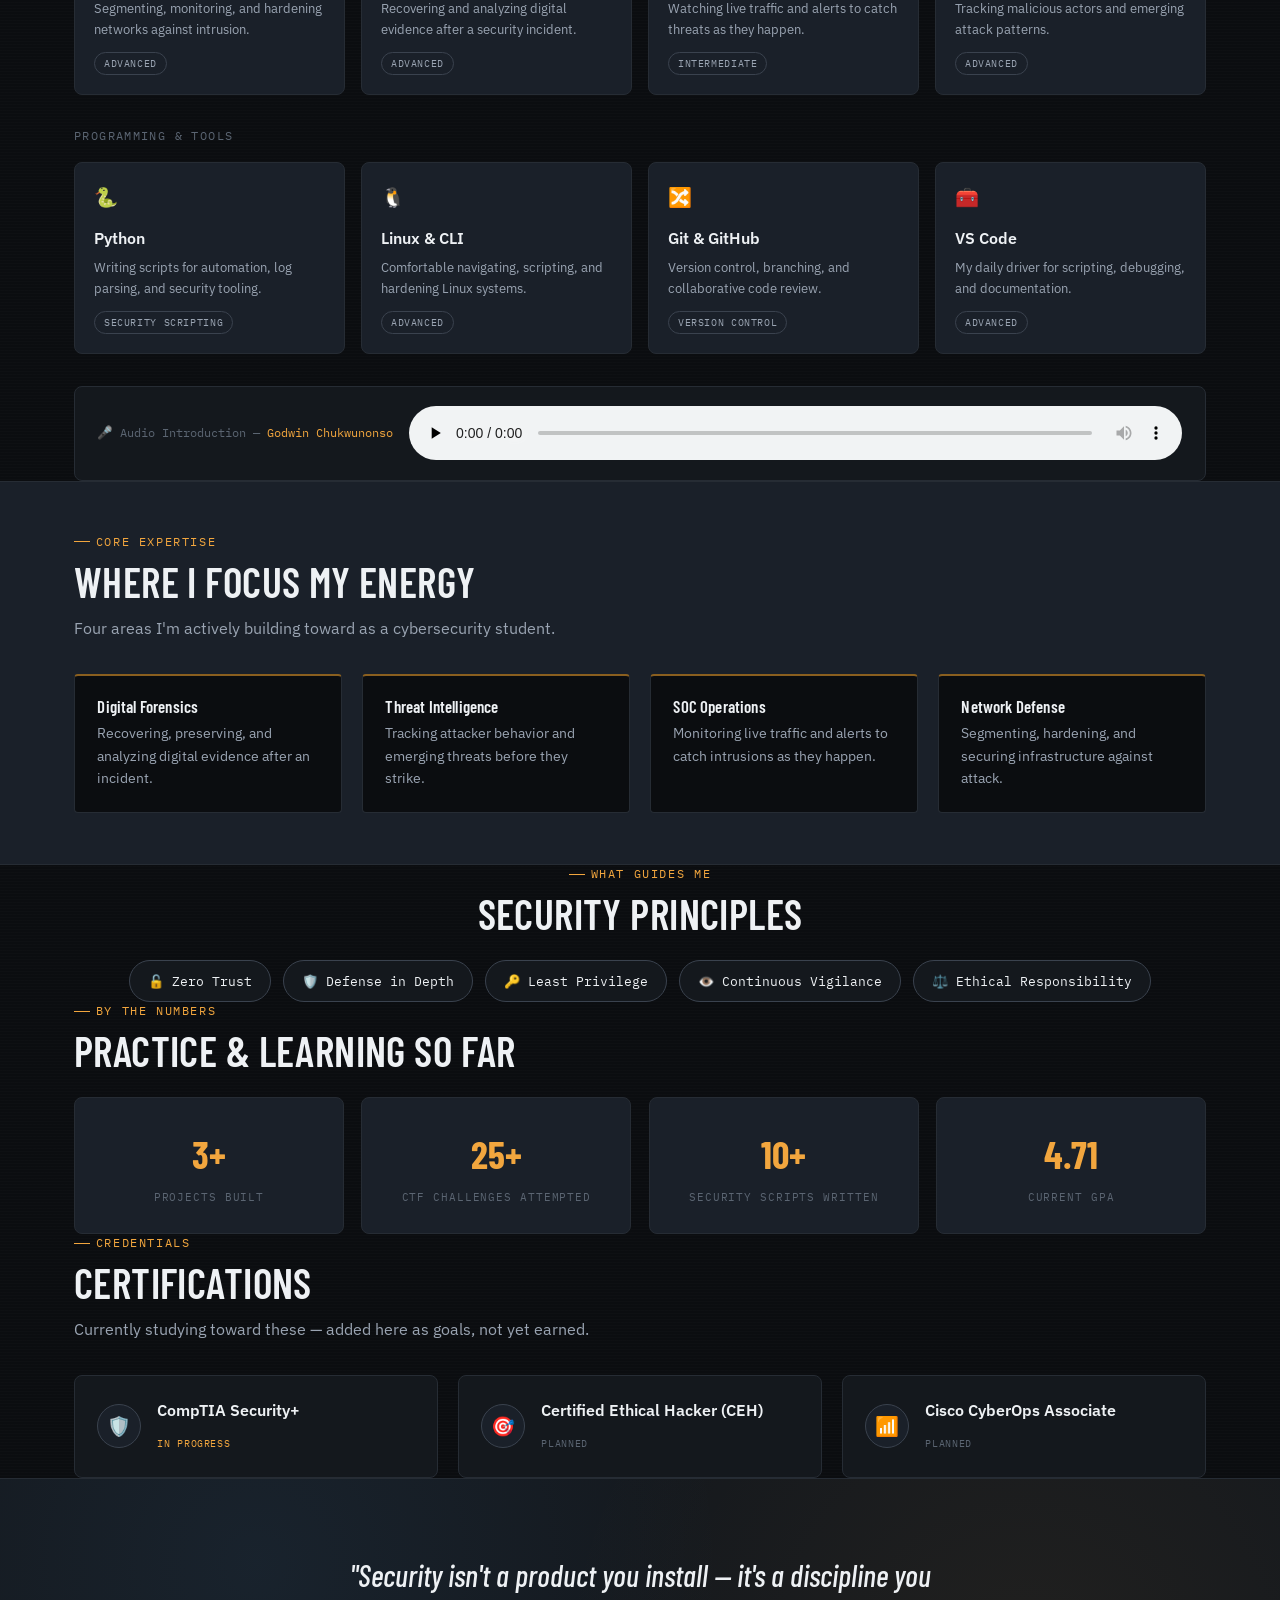
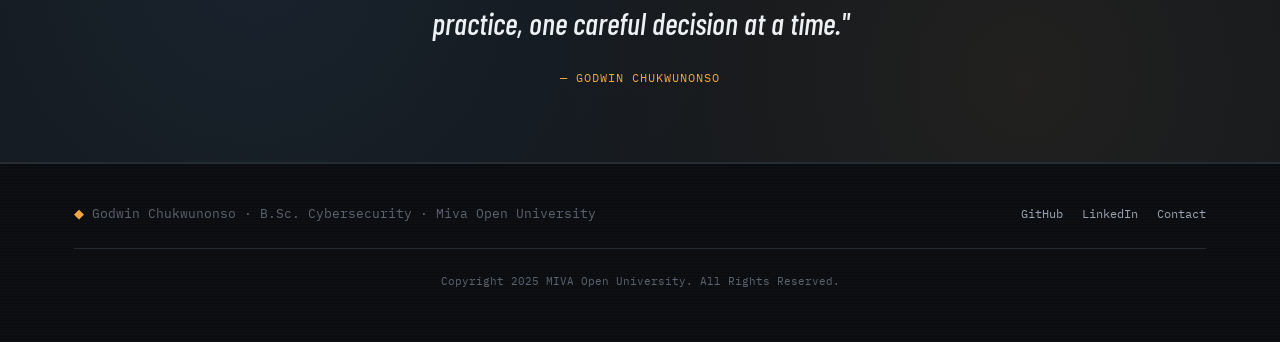
==== commit 783b2d4c: "Update index.html" ====
--- a/index.html
+++ b/index.html
@@ -70,7 +70,7 @@
         <div class="radar-sweep" aria-hidden="true"></div>
         <div class="radar-photo">
           <!-- Replace with your own professional photograph, e.g. assets/img/godwin.jpg -->
-          <img src="Media/Project.jpg" alt="Portrait placeholder for Godwin Chukwunonso — replace with your own photo">
+          <img src="https://images.unsplash.com/photo-1614289371518-722f2615943d?q=80&w=800&auto=format&fit=crop" alt="Portrait placeholder for Godwin Chukwunonso — replace with your own photo">
         </div>
         <div class="field-note">
           <span class="tag">A day I'm training for</span>
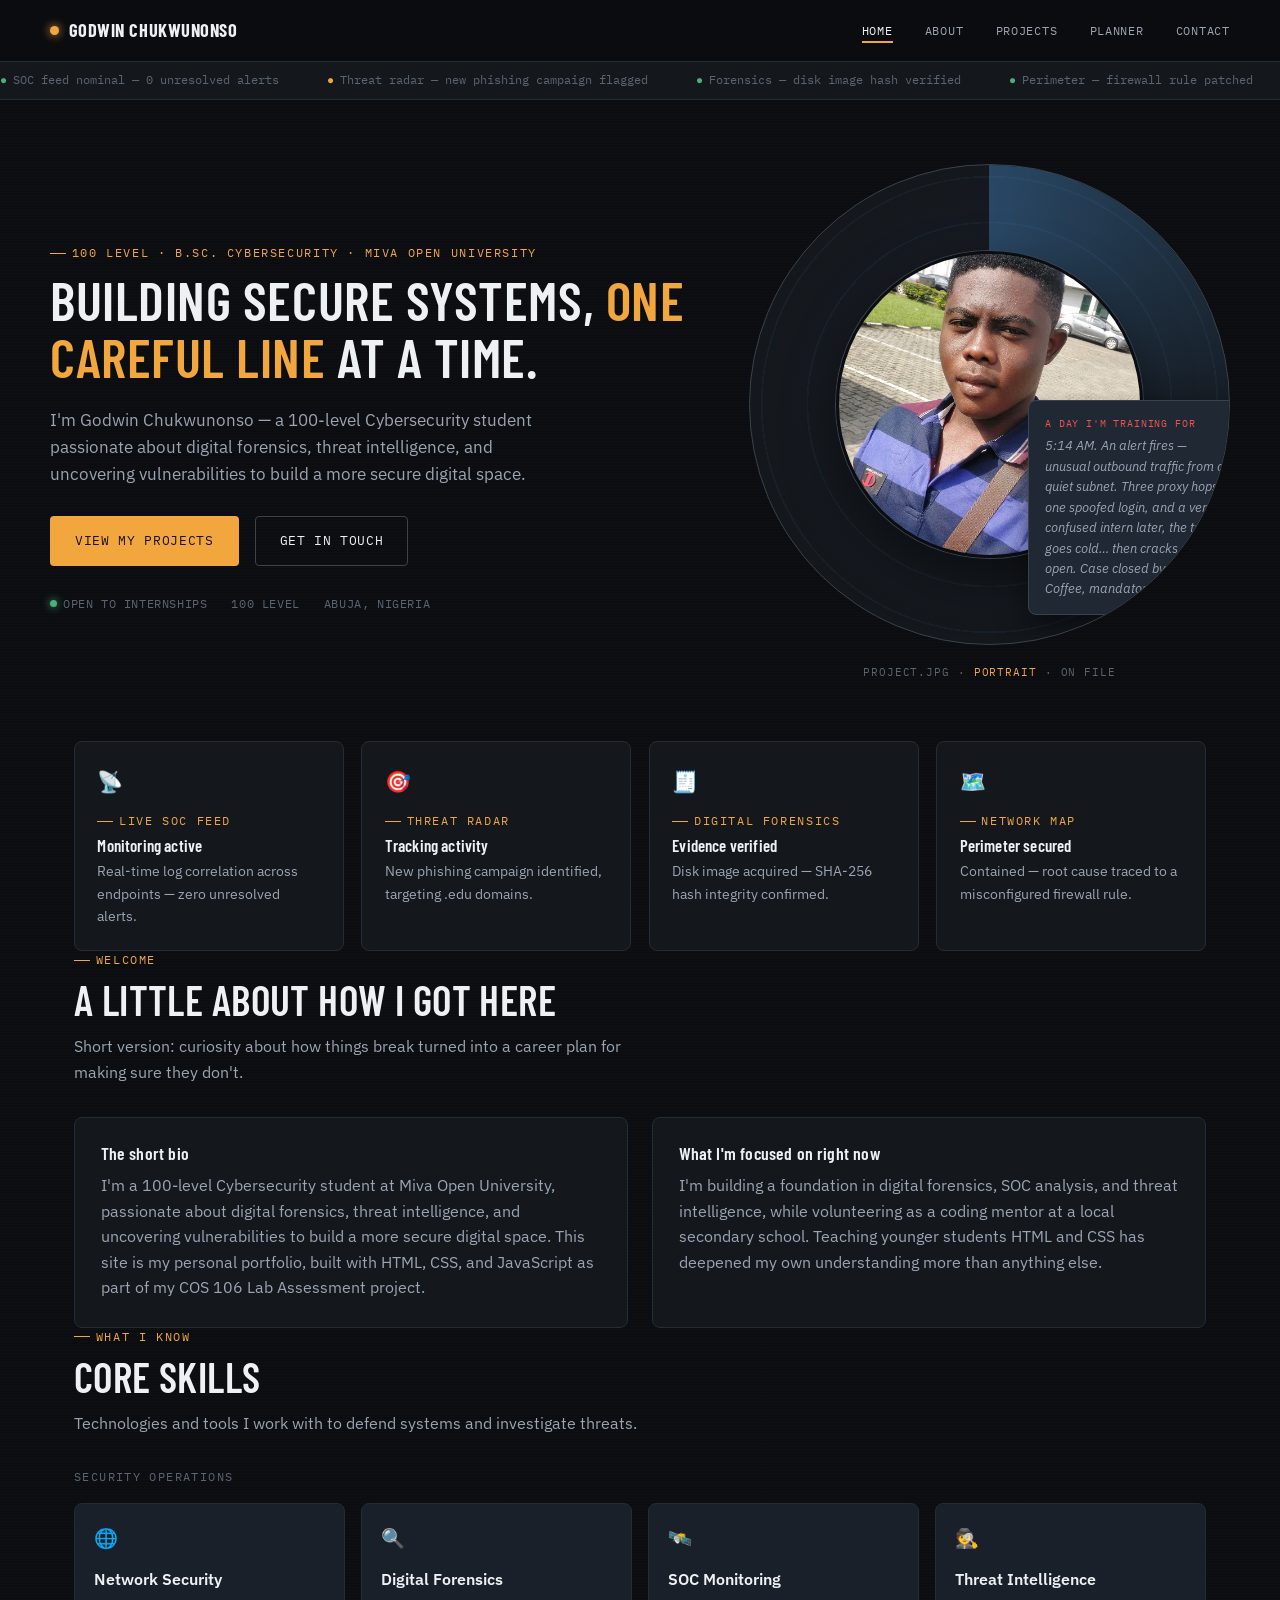
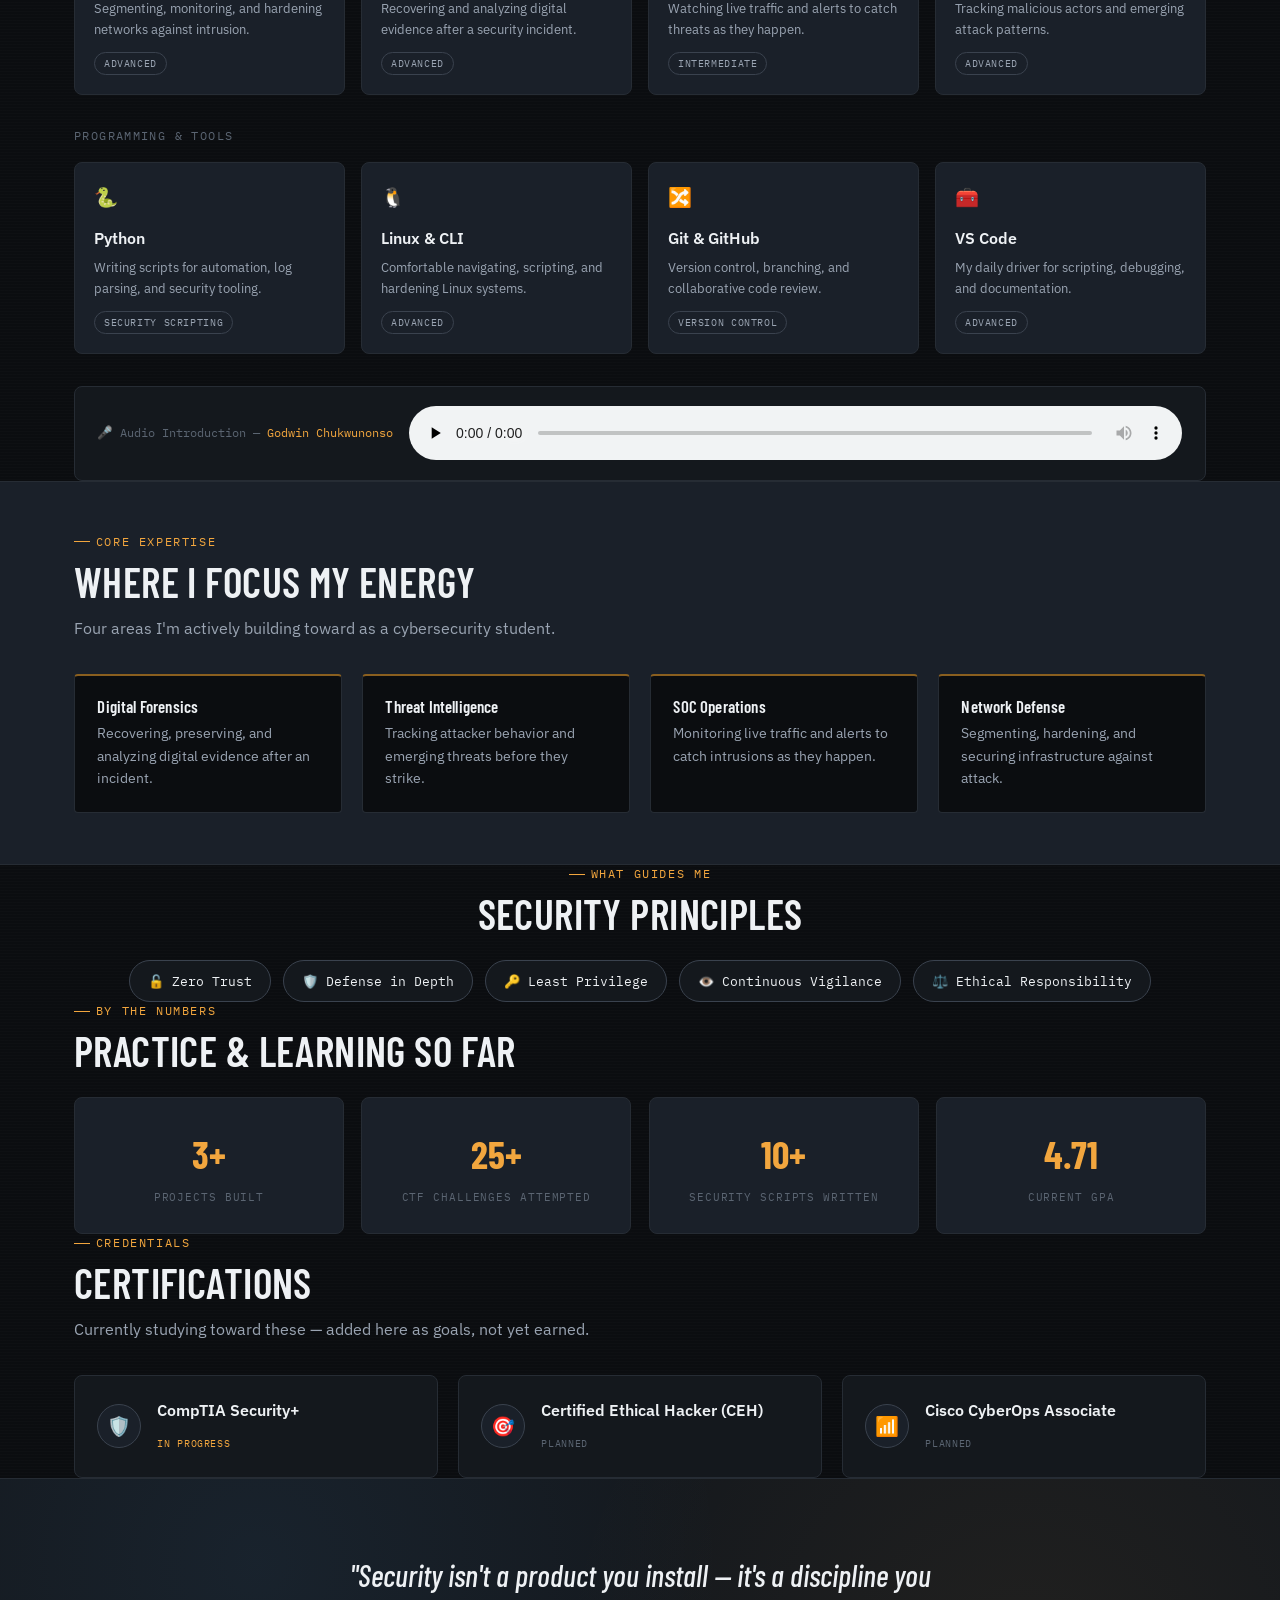
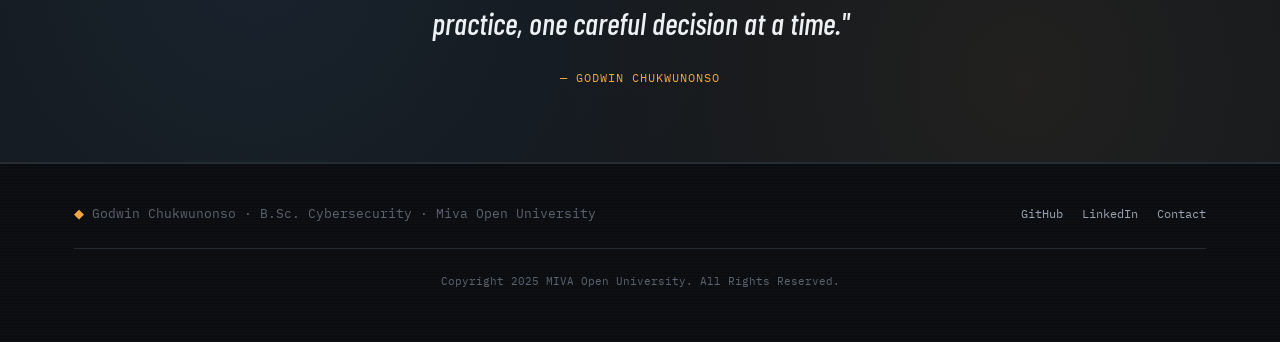
==== commit 48b2c9a7: "Update index.html" ====
--- a/index.html
+++ b/index.html
@@ -70,7 +70,7 @@
         <div class="radar-sweep" aria-hidden="true"></div>
         <div class="radar-photo">
           <!-- Replace with your own professional photograph, e.g. assets/img/godwin.jpg -->
-          <img src="https://images.unsplash.com/photo-1614289371518-722f2615943d?q=80&w=800&auto=format&fit=crop" alt="Portrait placeholder for Godwin Chukwunonso — replace with your own photo">
+          <img src="Media/Project.jpg" alt="Portrait placeholder for Godwin Chukwunonso — replace with your own photo">
         </div>
         <div class="field-note">
           <span class="tag">A day I'm training for</span>
--- a/styles.css
+++ b/styles.css
@@ -287,6 +287,131 @@
 .social-row a:hover{ color: var(--amber); }
 .copyright{ width:100%; text-align:center; font-family: var(--font-mono); font-size:0.7rem; color: var(--faint); margin-top:1.5rem; padding-top:1.5rem; border-top:1px solid var(--border); }
 
+/* ==========================================================================
+   INNER-PAGE COMPONENTS (about / projects / planner / contact)
+   Extends the Ops Wall system above with the same tokens, fonts and radii.
+   ========================================================================== */
+
+/* --- Page header (used on every inner page) --------------------------------*/
+.page-head{ padding: 3.2rem 0 1rem; }
+.page-head h1{ font-size: clamp(2rem, 4vw, 2.8rem); }
+.page-head p{ max-width:60ch; }
+
+/* --- Generic card grid ------------------------------------------------------*/
+.card-grid{ display:grid; gap:1.4rem; }
+.cols-2{ grid-template-columns: repeat(2, 1fr); }
+.cols-3{ grid-template-columns: repeat(3, 1fr); }
+@media (max-width: 900px){ .cols-2, .cols-3{ grid-template-columns: 1fr; } }
+.info-card{ background: var(--surface); border:1px solid var(--border); border-radius: var(--radius-md); padding:1.5rem; }
+.info-card h3{ font-size:1.05rem; text-transform:none; margin-bottom:0.5em; }
+.info-card p{ margin:0; font-size:0.92rem; }
+
+/* --- Badges (skills tags) ---------------------------------------------------*/
+.badge{
+  font-family: var(--font-mono); font-size:0.72rem;
+  padding:0.28rem 0.65rem; border-radius:99px;
+  background: var(--elevated); color: var(--blue);
+  border:1px solid var(--border-bright);
+  display:inline-block; margin:0 0.4rem 0.4rem 0;
+}
+
+/* --- Timeline (education history) -------------------------------------------*/
+.timeline{ border-left:2px solid var(--border); padding-left:1.6rem; display:flex; flex-direction:column; gap:1.9rem; }
+.timeline-item{ position:relative; }
+.timeline-item::before{
+  content:""; position:absolute; left:-1.68rem; top:0.35rem; width:11px; height:11px;
+  background: var(--bg); border:2px solid var(--amber);
+}
+.timeline-item h3{ font-size:1.05rem; text-transform:none; margin-bottom:0.15em; }
+.timeline-meta{ font-family: var(--font-mono); font-size:0.72rem; letter-spacing:0.06em; text-transform:uppercase; color: var(--amber); margin-bottom:0.5em; display:block; }
+
+/* --- Table (course schedule) -------------------------------------------------*/
+.table-wrap{ overflow-x:auto; border:1px solid var(--border); border-radius: var(--radius-md); }
+table{ width:100%; border-collapse:collapse; font-size:0.92rem; min-width:520px; }
+caption{ text-align:left; padding:0.9rem 1rem 0; font-family: var(--font-mono); color: var(--faint); font-size:0.72rem; text-transform:uppercase; letter-spacing:0.06em; }
+thead th{
+  text-align:left; background: var(--surface); color: var(--amber);
+  font-family: var(--font-mono); font-size:0.72rem; letter-spacing:0.06em; text-transform:uppercase;
+  padding:0.85rem 1rem; border-bottom:1px solid var(--border);
+}
+tbody td{ padding:0.85rem 1rem; border-bottom:1px solid var(--border); color: var(--muted); }
+tbody tr:last-child td{ border-bottom:none; }
+tbody tr:hover{ background: var(--elevated); }
+
+/* --- Projects -----------------------------------------------------------------*/
+.project-card{
+  background: var(--surface); border:1px solid var(--border); border-radius: var(--radius-md);
+  overflow:hidden; display:flex; flex-direction:column;
+  transition: transform 0.2s ease, border-color 0.2s ease;
+}
+.project-card:hover{ transform: translateY(-4px); border-color: var(--border-bright); }
+.project-shot{ aspect-ratio:16/10; overflow:hidden; background: var(--elevated); }
+.project-shot img{ width:100%; height:100%; object-fit:cover; transition: transform 0.4s ease; }
+.project-card:hover .project-shot img{ transform: scale(1.05); }
+.project-body{ padding:1.4rem; display:flex; flex-direction:column; gap:0.8rem; flex:1; }
+.project-body h3{ font-size:1.15rem; text-transform:none; margin:0; }
+.project-links{ display:flex; gap:0.75rem; margin-top:auto; padding-top:0.4rem; }
+.btn-sm{ padding:0.55rem 1rem; font-size:0.72rem; }
+
+/* --- Planner ------------------------------------------------------------------*/
+.planner-layout{ display:grid; grid-template-columns: 340px 1fr; gap:2rem; align-items:start; }
+@media (max-width: 900px){ .planner-layout{ grid-template-columns:1fr; } }
+
+.task-form{ display:flex; flex-direction:column; gap:1.1rem; }
+.field{ display:flex; flex-direction:column; gap:0.4rem; }
+.field label{ font-family: var(--font-mono); font-size:0.72rem; letter-spacing:0.05em; text-transform:uppercase; color: var(--faint); }
+input, textarea, select{
+  background: var(--elevated); border:1px solid var(--border-bright);
+  color: var(--text); border-radius: var(--radius-sm); padding:0.7rem 0.85rem;
+  font-family: var(--font-body); font-size:0.92rem;
+}
+input:focus, textarea:focus, select:focus{ border-color: var(--amber); }
+textarea{ resize:vertical; min-height:90px; }
+
+.task-stats{ display:flex; gap:1rem; font-family: var(--font-mono); font-size:0.74rem; text-transform:uppercase; letter-spacing:0.05em; color: var(--faint); margin-bottom:1.1rem; }
+.task-stats strong{ color: var(--amber); }
+
+.task-list{ display:flex; flex-direction:column; gap:0.75rem; }
+.task-item{
+  display:flex; align-items:flex-start; gap:0.9rem;
+  background: var(--surface); border:1px solid var(--border); border-radius: var(--radius-md);
+  padding:0.9rem 1rem;
+}
+.task-check{
+  width:20px; height:20px; border-radius:4px; border:2px solid var(--border-bright);
+  background:transparent; flex-shrink:0; margin-top:0.15rem;
+  display:flex; align-items:center; justify-content:center;
+  color: var(--bg); transition: background 0.15s ease, border-color 0.15s ease;
+}
+.task-check.checked{ background: var(--amber); border-color: var(--amber); }
+.task-main{ flex:1; }
+.task-title{ font-weight:500; }
+.task-meta{ font-family: var(--font-mono); font-size:0.7rem; color: var(--faint); margin-top:0.2rem; text-transform:uppercase; letter-spacing:0.04em; }
+.task-item.completed .task-title{ text-decoration: line-through; color: var(--faint); }
+.task-priority{ font-family: var(--font-mono); font-size:0.62rem; text-transform:uppercase; letter-spacing:0.05em; padding:0.18rem 0.55rem; border-radius:99px; height:fit-content; }
+.task-priority.high{ color: var(--red); border:1px solid rgba(239,83,80,0.4); background: rgba(239,83,80,0.08); }
+.task-priority.medium{ color: var(--amber); border:1px solid rgba(242,166,62,0.4); background: rgba(242,166,62,0.08); }
+.task-priority.low{ color: var(--green); border:1px solid rgba(76,175,125,0.4); background: rgba(76,175,125,0.08); }
+.task-delete{ background:none; border:none; color: var(--faint); font-size:1.1rem; padding:0.2rem; line-height:1; }
+.task-delete:hover{ color: var(--red); }
+.empty-state{ text-align:center; padding:2.5rem 1rem; color: var(--faint); font-family: var(--font-mono); font-size:0.82rem; text-transform:uppercase; letter-spacing:0.04em; border:1px dashed var(--border-bright); border-radius: var(--radius-md); }
+
+/* --- Contact ------------------------------------------------------------------*/
+.contact-layout{ display:grid; grid-template-columns: 1fr 1fr; gap: 3rem; align-items:start; }
+@media (max-width: 900px){ .contact-layout{ grid-template-columns:1fr; } }
+.form-msg{ font-family: var(--font-mono); font-size:0.82rem; padding:0.8rem 1rem; border-radius: var(--radius-sm); display:none; margin-bottom:1rem; }
+.form-msg.show{ display:block; }
+.form-msg.success{ background: rgba(76,175,125,0.1); color: var(--green); border:1px solid rgba(76,175,125,0.35); }
+.form-msg.error{ background: rgba(239,83,80,0.1); color: var(--red); border:1px solid rgba(239,83,80,0.35); }
+.field-error{ font-family: var(--font-mono); font-size:0.7rem; color: var(--red); min-height:1.1em; }
+input.invalid, textarea.invalid{ border-color: var(--red); }
+.contact-info-item{ display:flex; gap:0.9rem; margin-bottom:1.4rem; }
+.contact-info-item .ico{
+  width:38px; height:38px; border-radius: var(--radius-sm); background: var(--surface); border:1px solid var(--border);
+  display:flex; align-items:center; justify-content:center; color: var(--amber); font-family: var(--font-mono); flex-shrink:0;
+}
+.contact-info-item h4{ font-family: var(--font-body); font-weight:600; font-size:0.95rem; margin:0 0 0.2em; color: var(--text); text-transform:none; }
+
 @media (prefers-reduced-motion: reduce){
   *{ animation-duration:0.01ms !important; transition-duration:0.01ms !important; }
 }
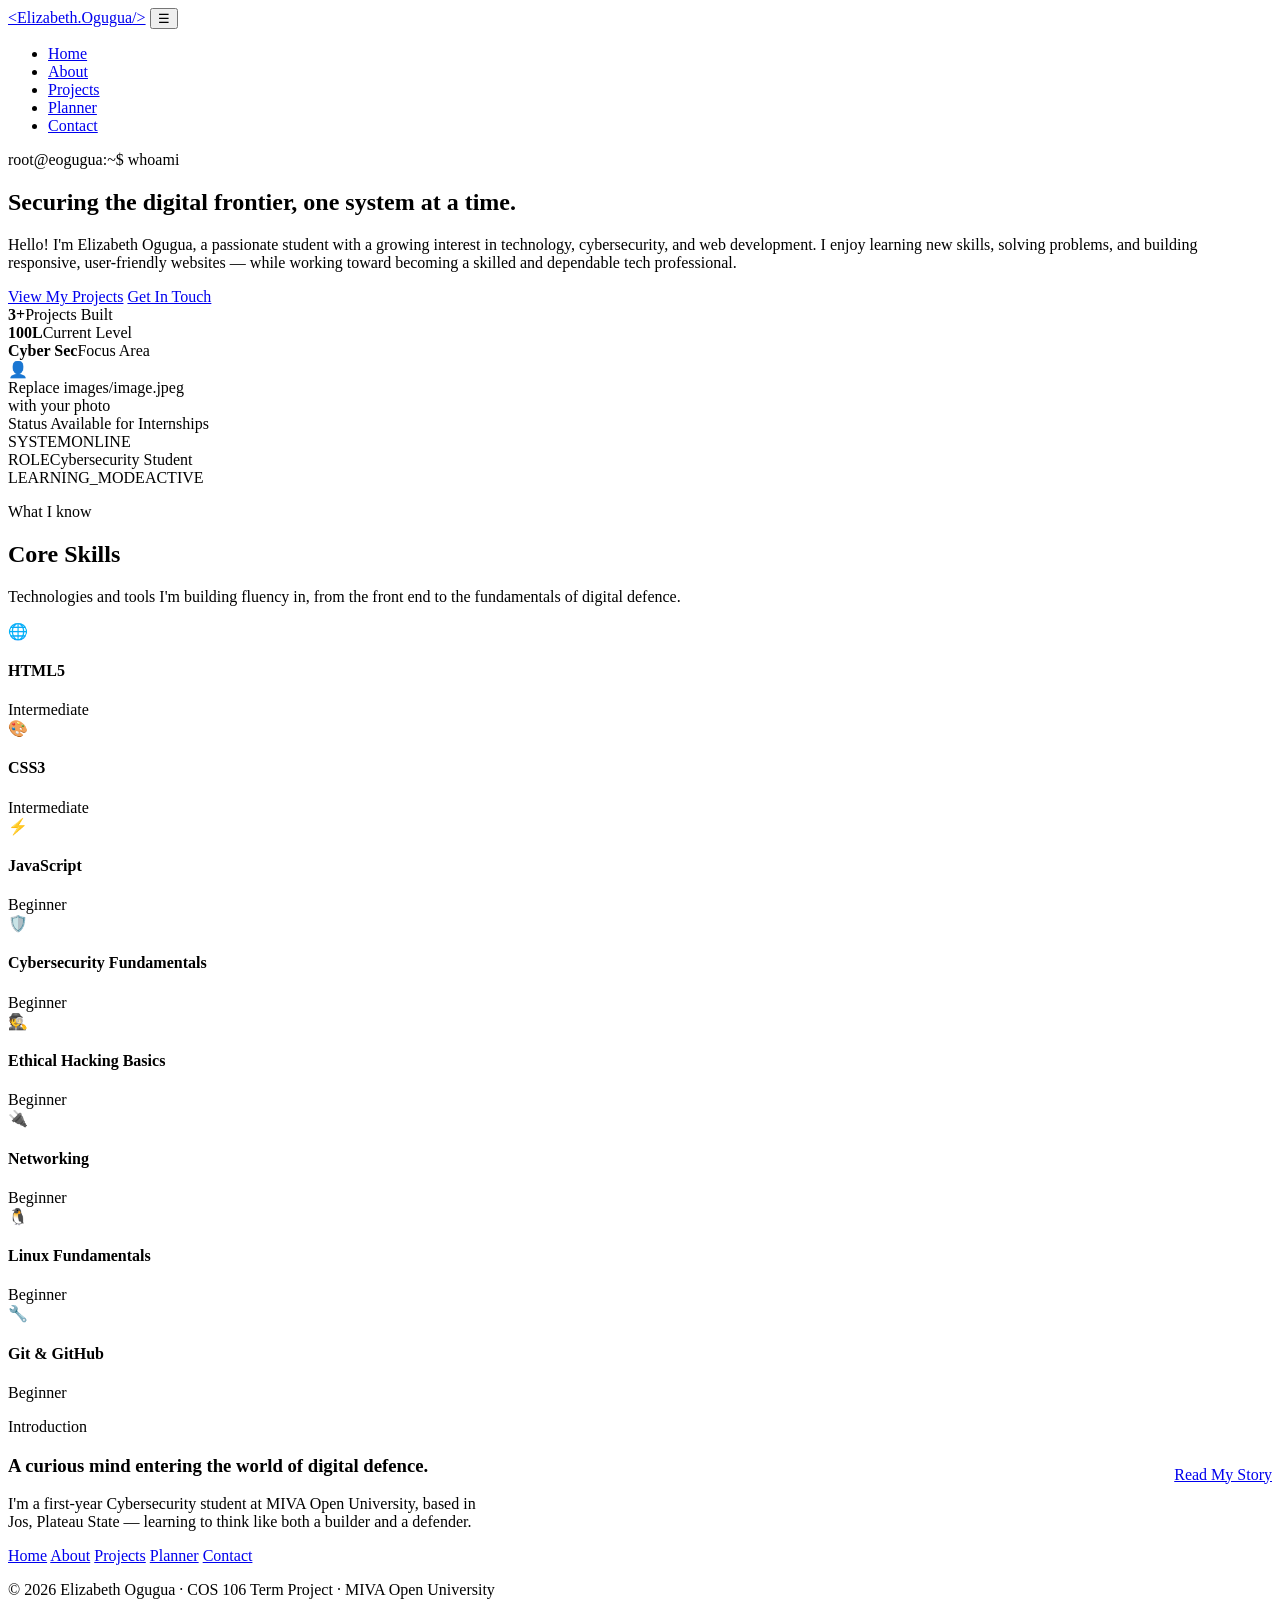
==== commit 35ff04b9: "Update index.html" ====
--- a/index.html
+++ b/index.html
@@ -3,320 +3,109 @@
 <head>
 <meta charset="UTF-8">
 <meta name="viewport" content="width=device-width, initial-scale=1.0">
-<title>Godwin Chukwunonso — Cybersecurity Student Portfolio</title>
-<meta name="description" content="Personal academic portfolio of Godwin Chukwunonso, B.Sc. Cybersecurity student — digital forensics, threat intelligence, and SOC analysis.">
-<link rel="stylesheet" href="styles.css">
+<title>Elizabeth Ogugua — Cybersecurity Student Portfolio</title>
+<meta name="description" content="Personal academic portfolio of Elizabeth Ogugua, Cybersecurity student at MIVA Open University.">
+<link rel="stylesheet" href="css/style.css">
 </head>
 <body>
 
-<!-- ============ HEADER / NAV ============ -->
-<header class="site-header">
-  <div class="container nav">
-    <a href="index.html" class="nav-brand" aria-label="Home">
-      <span class="dot" aria-hidden="true"></span> Godwin Chukwunonso
-    </a>
-    <button class="nav-toggle" id="navToggle" aria-label="Toggle navigation menu" aria-expanded="false">
-      <span></span>
-    </button>
-    <ul class="nav-links" id="navLinks">
-      <li><a href="index.html" aria-current="page">Home</a></li>
+<header>
+  <nav class="navbar">
+    <a href="index.html" class="brand"><span class="dot">&lt;</span>Elizabeth.Ogugua<span class="dot">/&gt;</span></a>
+    <button class="nav-toggle" aria-label="Toggle menu" aria-expanded="false">☰</button>
+    <ul class="nav-links">
+      <li><a href="index.html">Home</a></li>
       <li><a href="about.html">About</a></li>
       <li><a href="projects.html">Projects</a></li>
       <li><a href="planner.html">Planner</a></li>
       <li><a href="contact.html">Contact</a></li>
     </ul>
-  </div>
+  </nav>
 </header>
 
-<!-- ============ STATUS TICKER (signature motion) ============ -->
-<div class="ticker" aria-hidden="true">
-  <div class="ticker-track">
-    <span class="ok">SOC feed nominal — 0 unresolved alerts</span>
-    <span class="warn">Threat radar — new phishing campaign flagged</span>
-    <span class="ok">Forensics — disk image hash verified</span>
-    <span class="ok">Perimeter — firewall rule patched</span>
-    <span class="ok">SOC feed nominal — 0 unresolved alerts</span>
-    <span class="warn">Threat radar — new phishing campaign flagged</span>
-    <span class="ok">Forensics — disk image hash verified</span>
-    <span class="ok">Perimeter — firewall rule patched</span>
-  </div>
-</div>
-
 <main>
-
-  <!-- ============ HERO ============ -->
-  <section class="container hero">
+  <!-- HERO -->
+  <section class="hero">
     <div class="hero-copy">
-      <span class="eyebrow">100 Level · B.Sc. Cybersecurity · Miva Open University</span>
-      <h1>Building secure systems, <em>one careful line</em> at a time.</h1>
-      <p class="hero-lede">
-        I'm Godwin Chukwunonso — a 100-level Cybersecurity student passionate about
-        digital forensics, threat intelligence, and uncovering vulnerabilities to
-        build a more secure digital space.
-      </p>
+      <p class="eyebrow">root@eogugua:~$ whoami</p>
+      <h1>Securing the <span class="accent">digital frontier</span>, one system at a time.</h1>
+      <p class="lead">Hello! I'm Elizabeth Ogugua, a passionate student with a growing interest in technology, cybersecurity, and web development. I enjoy learning new skills, solving problems, and building responsive, user-friendly websites — while working toward becoming a skilled and dependable tech professional.</p>
       <div class="hero-actions">
-        <a href="projects.html" class="btn btn-primary">View my projects</a>
-        <a href="contact.html" class="btn btn-ghost">Get in touch</a>
+        <a href="projects.html" class="btn btn-primary">View My Projects</a>
+        <a href="contact.html" class="btn btn-ghost">Get In Touch</a>
       </div>
-      <div class="hero-meta">
-        <span class="live">Open to internships</span>
-        <span>100 Level</span>
-        <span>Abuja, Nigeria</span>
+      <div class="hero-stats">
+        <div class="stat"><b>3+</b><span>Projects Built</span></div>
+        <div class="stat"><b>100L</b><span>Current Level</span></div>
+        <div class="stat"><b>Cyber&nbsp;Sec</b><span>Focus Area</span></div>
       </div>
     </div>
 
-    <div>
-      <div class="radar-panel">
-        <div class="radar-sweep" aria-hidden="true"></div>
-        <div class="radar-photo">
-          <!-- Replace with your own professional photograph, e.g. assets/img/godwin.jpg -->
-          <img src="Media/Project.jpg" alt="Portrait placeholder for Godwin Chukwunonso — replace with your own photo">
-        </div>
-        <div class="field-note">
-          <span class="tag">A day I'm training for</span>
-          <p>5:14 AM. An alert fires — unusual outbound traffic from a quiet subnet. Three proxy hops, one spoofed login, and a very confused intern later, the trail goes cold… then cracks wide open. Case closed by sunrise. Coffee, mandatory.</p>
+    <div class="hero-card">
+      <div class="avatar-frame">
+        <div class="scan-line"></div>
+        <!-- Replace image.jpeg with your own photo in /images -->
+        <img src="images/image.jpeg" alt="Portrait of Elizabeth Ogugua" onerror="this.style.display='none'; this.parentElement.querySelector('.avatar-placeholder').style.display='block';">
+        <div class="avatar-placeholder" style="display:none;">
+          <div class="ring">👤</div>
+          Replace images/image.jpeg<br>with your photo
         </div>
       </div>
-      <p class="frame-caption">Project.jpg · <span class="hi">Portrait</span> · On file</p>
-    </div>
-  </section>
-
-  <!-- ============ LIVE STATUS GRID ============ -->
-  <section class="container">
-    <div class="status-grid">
-      <div class="status-card">
-        <span class="icon" aria-hidden="true">📡</span>
-        <span class="eyebrow">Live SOC feed</span>
-        <h3>Monitoring active</h3>
-        <p>Real-time log correlation across endpoints — zero unresolved alerts.</p>
+      <div class="badge-float">
+        <span class="lbl">Status</span>
+        <span class="val"><span class="status-dot"></span>Available for Internships</span>
       </div>
-      <div class="status-card">
-        <span class="icon" aria-hidden="true">🎯</span>
-        <span class="eyebrow">Threat radar</span>
-        <h3>Tracking activity</h3>
-        <p>New phishing campaign identified, targeting .edu domains.</p>
-      </div>
-      <div class="status-card">
-        <span class="icon" aria-hidden="true">🧾</span>
-        <span class="eyebrow">Digital forensics</span>
-        <h3>Evidence verified</h3>
-        <p>Disk image acquired — SHA-256 hash integrity confirmed.</p>
-      </div>
-      <div class="status-card">
-        <span class="icon" aria-hidden="true">🗺️</span>
-        <span class="eyebrow">Network map</span>
-        <h3>Perimeter secured</h3>
-        <p>Contained — root cause traced to a misconfigured firewall rule.</p>
+      <div class="hud-readout">
+        <div class="row"><span>SYSTEM</span><span>ONLINE</span></div>
+        <div class="row"><span>ROLE</span><span style="color:var(--cyan)">Cybersecurity Student</span></div>
+        <div class="row warn"><span>LEARNING_MODE</span><span>ACTIVE</span></div>
       </div>
     </div>
   </section>
 
-  <!-- ============ BIO ============ -->
-  <section class="container">
-    <span class="eyebrow">Welcome</span>
-    <h2 style="margin-bottom:0.3em;">A little about how I got here</h2>
-    <p style="max-width:60ch; margin-bottom:2rem;">Short version: curiosity about how things break turned into a career plan for making sure they don't.</p>
-    <div class="split-cards">
-      <div class="plain-card">
-        <h3>The short bio</h3>
-        <p>I'm a 100-level Cybersecurity student at Miva Open University, passionate
-          about digital forensics, threat intelligence, and uncovering vulnerabilities
-          to build a more secure digital space. This site is my personal portfolio,
-          built with HTML, CSS, and JavaScript as part of my COS 106 Lab Assessment project.</p>
-      </div>
-      <div class="plain-card">
-        <h3>What I'm focused on right now</h3>
-        <p>I'm building a foundation in digital forensics, SOC analysis, and threat
-          intelligence, while volunteering as a coding mentor at a local secondary
-          school. Teaching younger students HTML and CSS has deepened my own
-          understanding more than anything else.</p>
-      </div>
+  <!-- SKILLS -->
+  <section class="section" id="skills">
+    <div class="section-head">
+      <p class="eyebrow">What I know</p>
+      <h2>Core Skills</h2>
+      <p>Technologies and tools I'm building fluency in, from the front end to the fundamentals of digital defence.</p>
+    </div>
+    <div class="grid-4">
+      <div class="hud-panel skill-card"><div class="icon">🌐</div><h4>HTML5</h4><span class="level">Intermediate</span></div>
+      <div class="hud-panel skill-card"><div class="icon">🎨</div><h4>CSS3</h4><span class="level">Intermediate</span></div>
+      <div class="hud-panel skill-card"><div class="icon">⚡</div><h4>JavaScript</h4><span class="level">Beginner</span></div>
+      <div class="hud-panel skill-card"><div class="icon">🛡️</div><h4>Cybersecurity Fundamentals</h4><span class="level">Beginner</span></div>
+      <div class="hud-panel skill-card"><div class="icon">🕵️</div><h4>Ethical Hacking Basics</h4><span class="level">Beginner</span></div>
+      <div class="hud-panel skill-card"><div class="icon">🔌</div><h4>Networking</h4><span class="level">Beginner</span></div>
+      <div class="hud-panel skill-card"><div class="icon">🐧</div><h4>Linux Fundamentals</h4><span class="level">Beginner</span></div>
+      <div class="hud-panel skill-card"><div class="icon">🔧</div><h4>Git &amp; GitHub</h4><span class="level">Beginner</span></div>
     </div>
   </section>
 
-  <!-- ============ CORE SKILLS ============ -->
-  <section class="container">
-    <span class="eyebrow">What I know</span>
-    <h2 style="margin-bottom:0.3em;">Core skills</h2>
-    <p style="max-width:60ch; margin-bottom:2rem;">Technologies and tools I work with to defend systems and investigate threats.</p>
-
-    <div class="skill-group">
-      <div class="skill-group-label">Security operations</div>
-      <div class="skill-row">
-        <div class="skill-card">
-          <span class="icon" aria-hidden="true">🌐</span>
-          <h4>Network Security</h4>
-          <p>Segmenting, monitoring, and hardening networks against intrusion.</p>
-          <span class="tier">Advanced</span>
-        </div>
-        <div class="skill-card">
-          <span class="icon" aria-hidden="true">🔍</span>
-          <h4>Digital Forensics</h4>
-          <p>Recovering and analyzing digital evidence after a security incident.</p>
-          <span class="tier">Advanced</span>
-        </div>
-        <div class="skill-card">
-          <span class="icon" aria-hidden="true">🛰️</span>
-          <h4>SOC Monitoring</h4>
-          <p>Watching live traffic and alerts to catch threats as they happen.</p>
-          <span class="tier">Intermediate</span>
-        </div>
-        <div class="skill-card">
-          <span class="icon" aria-hidden="true">🕵️</span>
-          <h4>Threat Intelligence</h4>
-          <p>Tracking malicious actors and emerging attack patterns.</p>
-          <span class="tier">Advanced</span>
-        </div>
+  <!-- INTRO STRIP -->
+  <section class="section" style="padding-top:0;">
+    <div class="hud-panel" style="display:flex;gap:1.5rem;align-items:center;flex-wrap:wrap;justify-content:space-between;">
+      <div>
+        <p class="eyebrow" style="margin-bottom:.4rem;">Introduction</p>
+        <h3>A curious mind entering the world of digital defence.</h3>
+        <p style="margin-top:.5rem;max-width:60ch;">I'm a first-year Cybersecurity student at MIVA Open University, based in Jos, Plateau State — learning to think like both a builder and a defender.</p>
       </div>
-    </div>
-
-    <div class="skill-group">
-      <div class="skill-group-label">Programming &amp; tools</div>
-      <div class="skill-row">
-        <div class="skill-card">
-          <span class="icon" aria-hidden="true">🐍</span>
-          <h4>Python</h4>
-          <p>Writing scripts for automation, log parsing, and security tooling.</p>
-          <span class="tier">Security scripting</span>
-        </div>
-        <div class="skill-card">
-          <span class="icon" aria-hidden="true">🐧</span>
-          <h4>Linux &amp; CLI</h4>
-          <p>Comfortable navigating, scripting, and hardening Linux systems.</p>
-          <span class="tier">Advanced</span>
-        </div>
-        <div class="skill-card">
-          <span class="icon" aria-hidden="true">🔀</span>
-          <h4>Git &amp; GitHub</h4>
-          <p>Version control, branching, and collaborative code review.</p>
-          <span class="tier">Version control</span>
-        </div>
-        <div class="skill-card">
-          <span class="icon" aria-hidden="true">🧰</span>
-          <h4>VS Code</h4>
-          <p>My daily driver for scripting, debugging, and documentation.</p>
-          <span class="tier">Advanced</span>
-        </div>
-      </div>
-    </div>
-
-    <div class="media-block">
-      <span class="media-label">🎤 Audio Introduction — <span class="who">Godwin Chukwunonso</span></span>
-      <audio controls preload="none">
-        <!-- Add your own recorded introduction at this path, e.g. assets/audio/welcome-note.mp3 -->
-        <source src="assets/audio/welcome-note.mp3" type="audio/mpeg">
-        Your browser does not support the audio element.
-      </audio>
+      <a href="about.html" class="btn btn-ghost">Read My Story</a>
     </div>
   </section>
-
-  <!-- ============ CORE EXPERTISE ============ -->
-  <section class="section-invert">
-    <div class="container">
-      <span class="eyebrow">Core expertise</span>
-      <h2 style="margin-bottom:0.3em;">Where I focus my energy</h2>
-      <p style="max-width:60ch; margin-bottom:2rem;">Four areas I'm actively building toward as a cybersecurity student.</p>
-      <div class="focus-row">
-        <div class="focus-card">
-          <h3>Digital Forensics</h3>
-          <p>Recovering, preserving, and analyzing digital evidence after an incident.</p>
-        </div>
-        <div class="focus-card">
-          <h3>Threat Intelligence</h3>
-          <p>Tracking attacker behavior and emerging threats before they strike.</p>
-        </div>
-        <div class="focus-card">
-          <h3>SOC Operations</h3>
-          <p>Monitoring live traffic and alerts to catch intrusions as they happen.</p>
-        </div>
-        <div class="focus-card">
-          <h3>Network Defense</h3>
-          <p>Segmenting, hardening, and securing infrastructure against attack.</p>
-        </div>
-      </div>
-    </div>
-  </section>
-
-  <!-- ============ SECURITY PRINCIPLES ============ -->
-  <section class="container" style="text-align:center;">
-    <span class="eyebrow" style="justify-content:center;">What guides me</span>
-    <h2 style="margin-bottom:1.5rem;">Security principles</h2>
-    <div class="pill-row">
-      <span class="pill">🔓 Zero Trust</span>
-      <span class="pill">🛡️ Defense in Depth</span>
-      <span class="pill">🔑 Least Privilege</span>
-      <span class="pill">👁️ Continuous Vigilance</span>
-      <span class="pill">⚖️ Ethical Responsibility</span>
-    </div>
-  </section>
-
-  <!-- ============ STATS ============ -->
-  <section class="container">
-    <span class="eyebrow">By the numbers</span>
-    <h2 style="margin-bottom:1.5rem;">Practice &amp; learning so far</h2>
-    <div class="stat-row">
-      <div class="stat-card"><div class="stat-num">3+</div><div class="stat-label">Projects built</div></div>
-      <div class="stat-card"><div class="stat-num">25+</div><div class="stat-label">CTF challenges attempted</div></div>
-      <div class="stat-card"><div class="stat-num">10+</div><div class="stat-label">Security scripts written</div></div>
-      <div class="stat-card"><div class="stat-num">4.71</div><div class="stat-label">Current GPA</div></div>
-    </div>
-  </section>
-
-  <!-- ============ CERTIFICATIONS ============ -->
-  <section class="container">
-    <span class="eyebrow">Credentials</span>
-    <h2 style="margin-bottom:0.3em;">Certifications</h2>
-    <p style="max-width:60ch; margin-bottom:2rem;">Currently studying toward these — added here as goals, not yet earned.</p>
-    <div class="cert-row">
-      <div class="cert-card">
-        <span class="cert-badge" aria-hidden="true">🛡️</span>
-        <div>
-          <h4>CompTIA Security+</h4>
-          <span class="cert-status progress">In progress</span>
-        </div>
-      </div>
-      <div class="cert-card">
-        <span class="cert-badge" aria-hidden="true">🎯</span>
-        <div>
-          <h4>Certified Ethical Hacker (CEH)</h4>
-          <span class="cert-status">Planned</span>
-        </div>
-      </div>
-      <div class="cert-card">
-        <span class="cert-badge" aria-hidden="true">📶</span>
-        <div>
-          <h4>Cisco CyberOps Associate</h4>
-          <span class="cert-status">Planned</span>
-        </div>
-      </div>
-    </div>
-  </section>
-
-  <!-- ============ QUOTE ============ -->
-  <section class="quote-section">
-    <div class="container">
-      <blockquote>"Security isn't a product you install — it's a discipline you practice, one careful decision at a time."</blockquote>
-      <cite>— Godwin Chukwunonso</cite>
-    </div>
-  </section>
-
 </main>
 
-<!-- ============ FOOTER ============ -->
-<footer class="site-footer">
-  <div class="container">
-    <div class="footer-grid">
-      <div class="footer-brand"><span class="amber">◆</span> Godwin Chukwunonso · B.Sc. Cybersecurity · Miva Open University</div>
-      <ul class="social-row">
-        <li><a href="https://github.com/" target="_blank" rel="noopener">GitHub</a></li>
-        <li><a href="https://linkedin.com/" target="_blank" rel="noopener">LinkedIn</a></li>
-        <li><a href="contact.html">Contact</a></li>
-      </ul>
-    </div>
-    <p class="copyright">Copyright 2025 MIVA Open University. All Rights Reserved.</p>
+<footer>
+  <div class="foot-links">
+    <a href="index.html">Home</a>
+    <a href="about.html">About</a>
+    <a href="projects.html">Projects</a>
+    <a href="planner.html">Planner</a>
+    <a href="contact.html">Contact</a>
   </div>
+  <p class="copyright">© 2026 Elizabeth Ogugua · COS 106 Term Project · MIVA Open University</p>
 </footer>
 
-<script src="script.js"></script>
+<script src="js/main.js"></script>
 </body>
 </html>
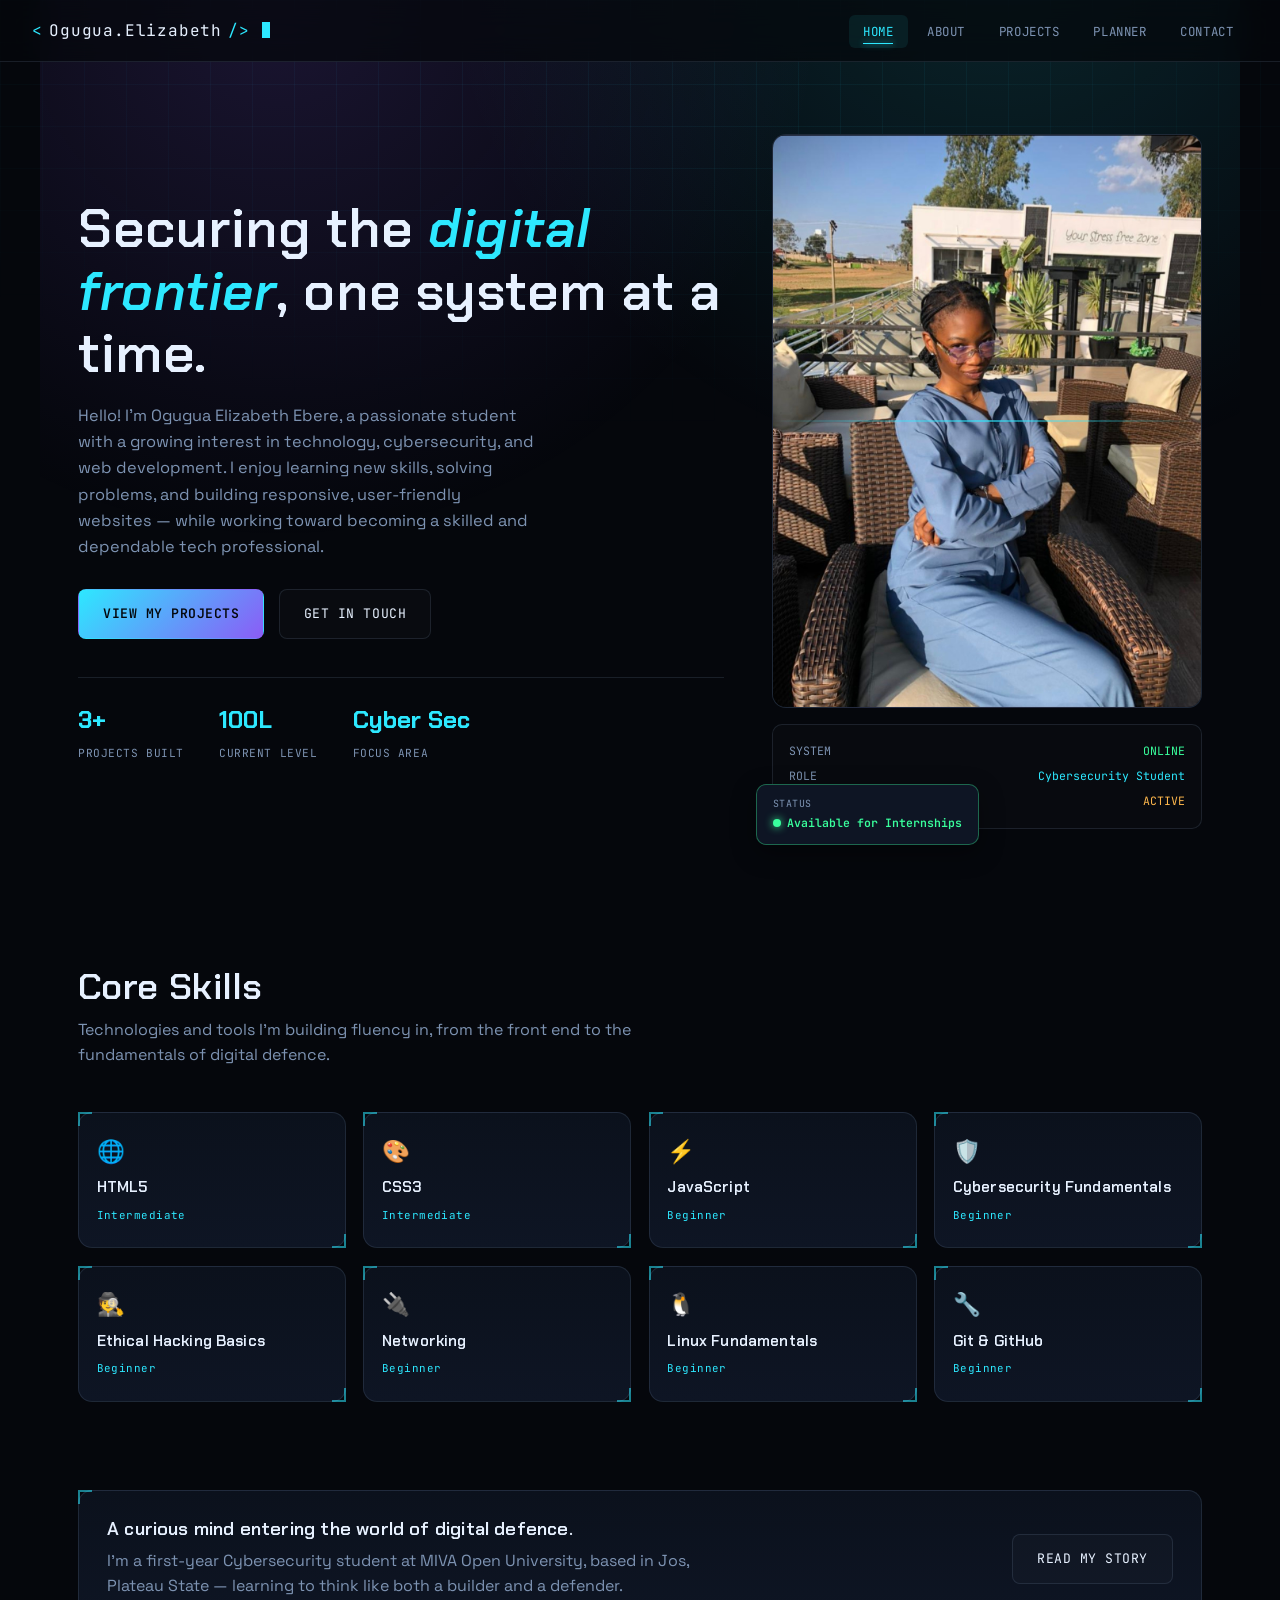
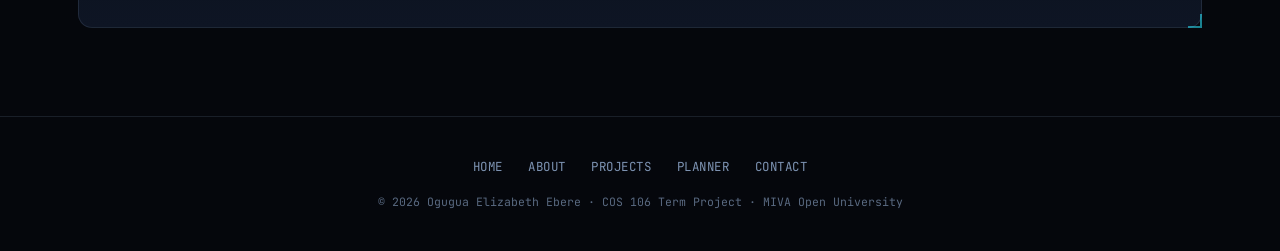
==== commit 7283da95: "Update index.html" ====
--- a/index.html
+++ b/index.html
@@ -3,15 +3,15 @@
 <head>
 <meta charset="UTF-8">
 <meta name="viewport" content="width=device-width, initial-scale=1.0">
-<title>Elizabeth Ogugua — Cybersecurity Student Portfolio</title>
-<meta name="description" content="Personal academic portfolio of Elizabeth Ogugua, Cybersecurity student at MIVA Open University.">
+<title>Ogugua Elizabeth Ebere — Cybersecurity Student Portfolio</title>
+<meta name="description" content="Personal academic portfolio of Ogugua Elizabeth Ebere, Cybersecurity student at MIVA Open University.">
 <link rel="stylesheet" href="css/style.css">
 </head>
 <body>
 
 <header>
   <nav class="navbar">
-    <a href="index.html" class="brand"><span class="dot">&lt;</span>Elizabeth.Ogugua<span class="dot">/&gt;</span></a>
+    <a href="index.html" class="brand"><span class="dot">&lt;</span>Ogugua.Elizabeth<span class="dot">/&gt;</span></a>
     <button class="nav-toggle" aria-label="Toggle menu" aria-expanded="false">☰</button>
     <ul class="nav-links">
       <li><a href="index.html">Home</a></li>
@@ -29,7 +29,7 @@
     <div class="hero-copy">
       <p class="eyebrow">root@eogugua:~$ whoami</p>
       <h1>Securing the <span class="accent">digital frontier</span>, one system at a time.</h1>
-      <p class="lead">Hello! I'm Elizabeth Ogugua, a passionate student with a growing interest in technology, cybersecurity, and web development. I enjoy learning new skills, solving problems, and building responsive, user-friendly websites — while working toward becoming a skilled and dependable tech professional.</p>
+      <p class="lead">Hello! I'm Ogugua Elizabeth Ebere, a passionate student with a growing interest in technology, cybersecurity, and web development. I enjoy learning new skills, solving problems, and building responsive, user-friendly websites — while working toward becoming a skilled and dependable tech professional.</p>
       <div class="hero-actions">
         <a href="projects.html" class="btn btn-primary">View My Projects</a>
         <a href="contact.html" class="btn btn-ghost">Get In Touch</a>
@@ -45,10 +45,10 @@
       <div class="avatar-frame">
         <div class="scan-line"></div>
         <!-- Replace image.jpeg with your own photo in /images -->
-        <img src="images/image.jpeg" alt="Portrait of Elizabeth Ogugua" onerror="this.style.display='none'; this.parentElement.querySelector('.avatar-placeholder').style.display='block';">
+        <img src="Media/Myphoto.jpg" alt="Portrait of Ogugua Elizabeth Ebere" onerror="this.style.display='none'; this.parentElement.querySelector('.avatar-placeholder').style.display='block';">
         <div class="avatar-placeholder" style="display:none;">
           <div class="ring">👤</div>
-          Replace images/image.jpeg<br>with your photo
+          Replace Media/Myphoto.jpg<br>with your photo
         </div>
       </div>
       <div class="badge-float">
@@ -103,7 +103,7 @@
     <a href="planner.html">Planner</a>
     <a href="contact.html">Contact</a>
   </div>
-  <p class="copyright">© 2026 Elizabeth Ogugua · COS 106 Term Project · MIVA Open University</p>
+  <p class="copyright">© 2026 Ogugua Elizabeth Ebere · COS 106 Term Project · MIVA Open University</p>
 </footer>
 
 <script src="js/main.js"></script>
--- a/css/style.css
+++ b/css/style.css
@@ -0,0 +1,521 @@
+/* =========================================================
+   ELIZABETH OGUGUA — PORTFOLIO / ACADEMIC HUD
+   Design language: cybersecurity command console.
+   Palette:
+     --bg        #05070c   base void
+     --bg-panel  #0b111c   panel surface
+     --cyan      #2de8ff   primary signal
+     --violet    #8b5cf6   secondary signal
+     --green     #39ff9d   status / success
+     --amber     #ffb84d   warning / priority
+     --text      #e7f1ff   primary text
+     --muted     #7d93b2   secondary text
+   ========================================================= */
+
+@import url('https://fonts.googleapis.com/css2?family=Chakra+Petch:wght@400;500;600;700&family=Space+Grotesk:wght@400;500;600;700&family=JetBrains+Mono:wght@400;500;600&display=swap');
+
+:root{
+  --bg:#05070c;
+  --bg-panel:#0b111c;
+  --bg-panel-2:#0e1524;
+  --cyan:#2de8ff;
+  --cyan-dim:rgba(45,232,255,.25);
+  --violet:#8b5cf6;
+  --violet-dim:rgba(139,92,246,.25);
+  --green:#39ff9d;
+  --amber:#ffb84d;
+  --red:#ff5470;
+  --text:#e7f1ff;
+  --muted:#7d93b2;
+  --border:rgba(148,178,214,.14);
+  --radius:14px;
+  --display:'Chakra Petch',sans-serif;
+  --body:'Space Grotesk',sans-serif;
+  --mono:'JetBrains Mono',monospace;
+}
+
+*,*::before,*::after{box-sizing:border-box;margin:0;padding:0;}
+
+html{scroll-behavior:smooth;}
+
+body{
+  background:var(--bg);
+  color:var(--text);
+  font-family:var(--body);
+  line-height:1.6;
+  min-height:100vh;
+  position:relative;
+  overflow-x:hidden;
+}
+
+/* ambient grid + glow backdrop */
+body::before{
+  content:'';
+  position:fixed;
+  inset:0;
+  background-image:
+    linear-gradient(rgba(45,232,255,.05) 1px,transparent 1px),
+    linear-gradient(90deg,rgba(45,232,255,.05) 1px,transparent 1px);
+  background-size:42px 42px;
+  mask-image:radial-gradient(ellipse 90% 60% at 50% 0%,black 30%,transparent 80%);
+  pointer-events:none;
+  z-index:0;
+}
+body::after{
+  content:'';
+  position:fixed;
+  top:-20%;left:50%;
+  width:1200px;height:900px;
+  transform:translateX(-50%);
+  background:
+    radial-gradient(circle at 20% 20%,rgba(139,92,246,.16),transparent 45%),
+    radial-gradient(circle at 80% 10%,rgba(45,232,255,.14),transparent 45%);
+  pointer-events:none;
+  z-index:0;
+}
+
+main,header,footer{position:relative;z-index:1;}
+
+img{max-width:100%;display:block;}
+a{color:inherit;text-decoration:none;}
+ul{list-style:none;}
+
+.eyebrow{
+  display:none;
+}
+
+h1,h2,h3,h4{
+  font-family:var(--display);
+  font-weight:600;
+  letter-spacing:.01em;
+  line-height:1.15;
+}
+h1{font-size:clamp(2.1rem,5vw,3.4rem);}
+h2{font-size:clamp(1.6rem,3.4vw,2.3rem);}
+h3{font-size:1.15rem;}
+
+.accent{color:var(--cyan);font-style:italic;}
+.accent-v{color:var(--violet);}
+
+p{color:var(--muted);}
+
+.section{
+  max-width:1180px;
+  margin:0 auto;
+  padding:5.5rem 1.75rem;
+}
+.section-head{
+  max-width:640px;
+  margin-bottom:2.75rem;
+}
+.section-head p{margin-top:.6rem;}
+
+/* ---------- buttons ---------- */
+.btn{
+  font-family:var(--mono);
+  font-size:.82rem;
+  letter-spacing:.04em;
+  text-transform:uppercase;
+  padding:.85rem 1.5rem;
+  border-radius:8px;
+  border:1px solid transparent;
+  display:inline-flex;
+  align-items:center;
+  gap:.5rem;
+  cursor:pointer;
+  transition:transform .15s ease,box-shadow .2s ease,background .2s ease;
+}
+.btn-primary{
+  background:linear-gradient(135deg,var(--cyan),var(--violet));
+  color:#04070c;
+  font-weight:600;
+  box-shadow:0 0 0 rgba(45,232,255,0);
+}
+.btn-primary:hover{
+  box-shadow:0 0 24px rgba(45,232,255,.45);
+  transform:translateY(-2px);
+}
+.btn-ghost{
+  background:rgba(255,255,255,.02);
+  color:var(--text);
+  border-color:var(--border);
+}
+.btn-ghost:hover{
+  border-color:var(--cyan);
+  color:var(--cyan);
+  transform:translateY(-2px);
+}
+.btn-block{width:100%;justify-content:center;}
+.btn:disabled{opacity:.45;cursor:not-allowed;transform:none !important;box-shadow:none !important;}
+
+/* ---------- HUD panel / corner-bracket card (signature element) ---------- */
+.hud-panel{
+  position:relative;
+  background:linear-gradient(180deg,var(--bg-panel),var(--bg-panel-2));
+  border:1px solid var(--border);
+  border-radius:var(--radius);
+  padding:1.75rem;
+  transition:border-color .25s ease,box-shadow .25s ease,transform .25s ease;
+}
+.hud-panel::before,.hud-panel::after{
+  content:'';
+  position:absolute;
+  width:14px;height:14px;
+  border:2px solid var(--cyan);
+  opacity:.55;
+  transition:opacity .25s ease;
+}
+.hud-panel::before{top:-1px;left:-1px;border-right:none;border-bottom:none;}
+.hud-panel::after{bottom:-1px;right:-1px;border-left:none;border-top:none;}
+.hud-panel:hover{
+  border-color:rgba(45,232,255,.35);
+  box-shadow:0 8px 30px rgba(0,0,0,.35),0 0 20px rgba(45,232,255,.08);
+  transform:translateY(-3px);
+}
+.hud-panel:hover::before,.hud-panel:hover::after{opacity:1;}
+
+.tag{
+  font-family:var(--mono);
+  font-size:.68rem;
+  letter-spacing:.05em;
+  text-transform:uppercase;
+  padding:.28rem .6rem;
+  border-radius:5px;
+  border:1px solid var(--border);
+  color:var(--muted);
+  background:rgba(255,255,255,.02);
+}
+.tag.cyan{color:var(--cyan);border-color:var(--cyan-dim);}
+.tag.violet{color:var(--violet);border-color:var(--violet-dim);}
+.tag.green{color:var(--green);border-color:rgba(57,255,157,.28);}
+.tag.amber{color:var(--amber);border-color:rgba(255,184,77,.3);}
+
+.status-dot{
+  width:8px;height:8px;border-radius:50%;
+  background:var(--green);
+  box-shadow:0 0 8px var(--green);
+  display:inline-block;
+  animation:pulse-dot 1.8s ease-in-out infinite;
+}
+@keyframes pulse-dot{
+  0%,100%{opacity:1;}
+  50%{opacity:.35;}
+}
+
+/* ---------- NAV ---------- */
+.navbar{
+  position:sticky;top:0;z-index:50;
+  display:flex;align-items:center;justify-content:space-between;
+  padding:1.1rem 2rem;
+  background:rgba(5,7,12,.72);
+  backdrop-filter:blur(14px);
+  border-bottom:1px solid var(--border);
+}
+.brand{
+  font-family:var(--mono);
+  font-size:1rem;
+  letter-spacing:.05em;
+  display:flex;align-items:center;gap:.4rem;
+}
+.brand .dot{color:var(--cyan);}
+.brand::after{
+  content:'';
+  width:8px;height:16px;
+  background:var(--cyan);
+  margin-left:.35rem;
+  animation:blink 1.1s steps(2) infinite;
+}
+@keyframes blink{50%{opacity:0;}}
+
+.nav-links{display:flex;gap:.3rem;align-items:center;}
+.nav-links a{
+  font-family:var(--mono);
+  font-size:.78rem;
+  letter-spacing:.05em;
+  text-transform:uppercase;
+  color:var(--muted);
+  padding:.5rem .9rem;
+  border-radius:6px;
+  position:relative;
+  transition:color .2s ease,background .2s ease;
+}
+.nav-links a:hover{color:var(--text);background:rgba(255,255,255,.03);}
+.nav-links a.active{color:var(--cyan);background:rgba(45,232,255,.08);}
+.nav-links a.active::after{
+  content:'';
+  position:absolute;left:.9rem;right:.9rem;bottom:.2rem;
+  height:1px;background:var(--cyan);box-shadow:0 0 6px var(--cyan);
+}
+.nav-toggle{display:none;background:none;border:1px solid var(--border);border-radius:6px;color:var(--text);padding:.4rem .6rem;font-size:1.1rem;}
+
+/* ---------- HERO ---------- */
+.hero{
+  max-width:1180px;margin:0 auto;
+  padding:4.5rem 1.75rem 3rem;
+  display:grid;grid-template-columns:1.2fr .8fr;gap:3rem;align-items:center;
+}
+.hero-copy p.lead{font-size:1.02rem;max-width:46ch;margin:1.1rem 0 1.8rem;}
+.hero-actions{display:flex;gap:.9rem;flex-wrap:wrap;margin-bottom:2.4rem;}
+.hero-stats{display:flex;gap:2.2rem;border-top:1px solid var(--border);padding-top:1.4rem;flex-wrap:wrap;}
+.hero-stats .stat b{
+  font-family:var(--display);font-size:1.5rem;display:block;color:var(--cyan);
+}
+.hero-stats .stat span{font-family:var(--mono);font-size:.7rem;letter-spacing:.05em;text-transform:uppercase;color:var(--muted);}
+
+.hero-card{
+  position:relative;
+}
+.avatar-frame{
+  aspect-ratio:3/4;
+  border-radius:var(--radius);
+  overflow:hidden;
+  border:1px solid var(--border);
+  background:radial-gradient(circle at 50% 30%,rgba(139,92,246,.18),transparent 60%),var(--bg-panel);
+  display:flex;align-items:center;justify-content:center;
+  position:relative;
+}
+.avatar-frame img{width:100%;height:100%;object-fit:cover;}
+.avatar-placeholder{
+  text-align:center;color:var(--muted);font-family:var(--mono);font-size:.75rem;
+}
+.avatar-placeholder .ring{
+  width:64px;height:64px;border-radius:50%;
+  border:1.5px dashed var(--cyan-dim);
+  display:flex;align-items:center;justify-content:center;
+  margin:0 auto .8rem;font-size:1.4rem;color:var(--cyan);
+}
+.scan-line{
+  position:absolute;left:0;right:0;height:2px;
+  background:linear-gradient(90deg,transparent,var(--cyan),transparent);
+  opacity:.6;
+  animation:scan 3.2s linear infinite;
+}
+@keyframes scan{0%{top:0;}100%{top:100%;}}
+
+.hud-readout{
+  margin-top:1rem;
+  font-family:var(--mono);
+  font-size:.72rem;
+  color:var(--muted);
+  border:1px solid var(--border);
+  border-radius:10px;
+  padding:.9rem 1rem;
+  background:rgba(255,255,255,.015);
+}
+.hud-readout .row{display:flex;justify-content:space-between;padding:.2rem 0;}
+.hud-readout .row span:last-child{color:var(--green);}
+.hud-readout .row.warn span:last-child{color:var(--amber);}
+
+.badge-float{
+  position:absolute;bottom:-16px;left:-16px;
+  background:var(--bg-panel-2);
+  border:1px solid rgba(57,255,157,.35);
+  border-radius:10px;
+  padding:.7rem 1rem;
+  font-family:var(--mono);font-size:.72rem;
+  box-shadow:0 8px 24px rgba(0,0,0,.4);
+  display:flex;flex-direction:column;gap:.15rem;
+}
+.badge-float .lbl{color:var(--muted);font-size:.62rem;letter-spacing:.05em;text-transform:uppercase;}
+.badge-float .val{color:var(--green);font-weight:600;display:flex;align-items:center;gap:.4rem;}
+
+/* ---------- GRIDS ---------- */
+.grid-3{display:grid;grid-template-columns:repeat(3,1fr);gap:1.25rem;}
+.grid-2{display:grid;grid-template-columns:repeat(2,1fr);gap:1.5rem;}
+.grid-4{display:grid;grid-template-columns:repeat(4,1fr);gap:1.1rem;}
+
+.skill-card{text-align:left;padding:1.3rem 1.1rem;}
+.skill-card .icon{font-size:1.4rem;margin-bottom:.6rem;}
+.skill-card h4{font-size:.95rem;margin-bottom:.25rem;}
+.skill-card .level{font-family:var(--mono);font-size:.68rem;color:var(--cyan);letter-spacing:.04em;}
+
+/* ---------- ABOUT ---------- */
+.about-grid{display:grid;grid-template-columns:.85fr 1.15fr;gap:2.5rem;align-items:start;}
+.about-photo{position:relative;}
+.quote-chip{
+  position:absolute;bottom:-20px;right:-20px;max-width:220px;
+  background:var(--bg-panel-2);border:1px solid var(--violet-dim);
+  border-radius:10px;padding:.9rem 1rem;font-size:.82rem;font-style:italic;color:var(--text);
+  box-shadow:0 10px 26px rgba(0,0,0,.45);
+}
+.about-copy p{margin-bottom:1rem;color:var(--muted);}
+.about-copy p strong{color:var(--text);}
+
+.aspiration-card{padding:1.4rem;}
+.aspiration-card .icon{font-size:1.4rem;margin-bottom:.7rem;}
+
+table{width:100%;border-collapse:collapse;font-size:.9rem;}
+thead th{
+  font-family:var(--mono);font-size:.68rem;letter-spacing:.06em;text-transform:uppercase;
+  color:var(--cyan);text-align:left;padding:.9rem 1rem;border-bottom:1px solid var(--border);
+}
+tbody td{padding:1rem;border-bottom:1px solid var(--border);color:var(--muted);}
+tbody tr:last-child td{border-bottom:none;}
+tbody td.name{color:var(--text);font-weight:500;}
+tbody tr:hover{background:rgba(45,232,255,.03);}
+
+.list-check li{
+  display:flex;gap:.6rem;color:var(--muted);margin-bottom:.55rem;font-size:.92rem;
+}
+.list-check li::before{content:'▹';color:var(--cyan);}
+
+/* ---------- PROJECTS ---------- */
+.project-card{padding:0;overflow:hidden;display:flex;flex-direction:column;}
+.project-thumb{
+  height:150px;display:flex;align-items:center;justify-content:center;font-size:2.2rem;
+  background:linear-gradient(135deg,rgba(45,232,255,.08),rgba(139,92,246,.1));
+  border-bottom:1px solid var(--border);
+}
+.project-body{padding:1.4rem;}
+.project-body .tags{display:flex;gap:.4rem;margin-bottom:.8rem;flex-wrap:wrap;}
+.project-body h3{margin-bottom:.5rem;}
+.project-body p{font-size:.88rem;margin-bottom:.9rem;}
+.project-body .list-check{margin-bottom:1.2rem;}
+.project-actions{display:flex;gap:.7rem;}
+.project-actions .btn{padding:.6rem 1.1rem;font-size:.72rem;}
+
+/* ---------- PLANNER ---------- */
+.planner-stats{display:grid;grid-template-columns:repeat(3,1fr);gap:1rem;margin-bottom:2rem;}
+.planner-stats .hud-panel{text-align:center;padding:1.2rem;}
+.planner-stats b{font-family:var(--display);font-size:1.8rem;color:var(--cyan);display:block;}
+.planner-stats span{font-family:var(--mono);font-size:.68rem;color:var(--muted);text-transform:uppercase;letter-spacing:.05em;}
+
+.planner-controls{
+  display:flex;gap:.7rem;margin-bottom:1.5rem;flex-wrap:wrap;
+}
+.planner-controls input[type=text]{flex:1;min-width:220px;}
+.field{
+  font-family:var(--body);
+  background:rgba(255,255,255,.02);
+  border:1px solid var(--border);
+  border-radius:8px;
+  color:var(--text);
+  padding:.8rem 1rem;
+  font-size:.9rem;
+  outline:none;
+  transition:border-color .2s ease,box-shadow .2s ease;
+}
+.field:focus{border-color:var(--cyan);box-shadow:0 0 0 3px rgba(45,232,255,.12);}
+select.field{cursor:pointer;}
+
+.filter-row{display:flex;gap:.5rem;margin-bottom:1.5rem;}
+.filter-btn{
+  font-family:var(--mono);font-size:.72rem;letter-spacing:.04em;text-transform:uppercase;
+  padding:.5rem 1rem;border-radius:20px;border:1px solid var(--border);color:var(--muted);
+  background:transparent;cursor:pointer;transition:all .2s ease;
+}
+.filter-btn.active{color:var(--cyan);border-color:var(--cyan-dim);background:rgba(45,232,255,.08);}
+
+.task-list{display:flex;flex-direction:column;gap:.7rem;}
+.task-item{
+  display:flex;align-items:center;gap:.9rem;padding:1rem 1.2rem;
+  background:var(--bg-panel);border:1px solid var(--border);border-radius:10px;
+  transition:border-color .2s ease;
+}
+.task-item:hover{border-color:var(--cyan-dim);}
+.task-item.completed .task-text{text-decoration:line-through;color:var(--muted);}
+.task-check{
+  width:20px;height:20px;border-radius:50%;border:1.5px solid var(--muted);
+  cursor:pointer;flex-shrink:0;display:flex;align-items:center;justify-content:center;
+  font-size:.7rem;color:transparent;transition:all .2s ease;background:none;
+}
+.task-item.completed .task-check{border-color:var(--green);background:var(--green);color:#04140b;}
+.task-text{flex:1;font-size:.92rem;}
+.task-priority{font-family:var(--mono);font-size:.62rem;text-transform:uppercase;letter-spacing:.05em;padding:.2rem .55rem;border-radius:12px;}
+.task-priority.high{color:var(--red);border:1px solid rgba(255,84,112,.35);}
+.task-priority.medium{color:var(--amber);border:1px solid rgba(255,184,77,.35);}
+.task-priority.low{color:var(--green);border:1px solid rgba(57,255,157,.35);}
+.task-delete{
+  background:none;border:none;color:var(--muted);cursor:pointer;font-size:1rem;
+  width:28px;height:28px;border-radius:6px;display:flex;align-items:center;justify-content:center;
+  transition:all .2s ease;
+}
+.task-delete:hover{color:var(--red);background:rgba(255,84,112,.1);}
+
+.empty-state{
+  text-align:center;padding:3rem 1rem;color:var(--muted);font-family:var(--mono);font-size:.85rem;
+}
+.empty-state .glyph{font-size:2rem;margin-bottom:.8rem;color:var(--cyan);}
+
+.tip-panel{margin-top:2rem;padding:1.4rem 1.6rem;}
+.tip-panel h4{color:var(--cyan);margin-bottom:.7rem;font-family:var(--mono);font-size:.8rem;letter-spacing:.04em;text-transform:uppercase;}
+.tip-panel li{color:var(--muted);font-size:.87rem;margin-bottom:.4rem;padding-left:1rem;position:relative;}
+.tip-panel li::before{content:'>';position:absolute;left:0;color:var(--cyan);}
+
+/* ---------- CONTACT ---------- */
+.contact-grid{display:grid;grid-template-columns:.85fr 1.15fr;gap:2rem;align-items:start;}
+.contact-item{display:flex;gap:1rem;align-items:flex-start;padding:1.1rem;margin-bottom:.9rem;}
+.contact-item .ic{font-size:1.2rem;}
+.contact-item .lbl{font-family:var(--mono);font-size:.65rem;letter-spacing:.05em;text-transform:uppercase;color:var(--muted);margin-bottom:.2rem;}
+.contact-item .val{color:var(--text);font-size:.92rem;word-break:break-word;}
+.contact-item .val a:hover{color:var(--cyan);}
+
+.form-grid{display:grid;grid-template-columns:1fr 1fr;gap:1rem;margin-bottom:1rem;}
+.form-group{display:flex;flex-direction:column;gap:.4rem;}
+.form-group label{font-family:var(--mono);font-size:.68rem;letter-spacing:.05em;text-transform:uppercase;color:var(--muted);}
+.form-group textarea.field{resize:vertical;min-height:120px;font-family:var(--body);}
+.error-msg{color:var(--red);font-size:.76rem;font-family:var(--mono);min-height:1.1em;}
+.field.invalid{border-color:var(--red);box-shadow:0 0 0 3px rgba(255,84,112,.12);}
+.form-note{font-size:.78rem;color:var(--muted);margin:.8rem 0 1.2rem;display:flex;gap:.5rem;align-items:flex-start;}
+.form-success{
+  display:none;padding:1rem 1.2rem;border-radius:10px;
+  background:rgba(57,255,157,.08);border:1px solid rgba(57,255,157,.3);
+  color:var(--green);font-family:var(--mono);font-size:.82rem;margin-bottom:1rem;
+}
+.form-success.show{display:flex;align-items:center;gap:.6rem;}
+
+.opportunity-box{
+  padding:1.2rem;border-color:rgba(57,255,157,.28);
+}
+.opportunity-box .lbl{color:var(--green);font-family:var(--mono);font-size:.72rem;text-transform:uppercase;letter-spacing:.04em;margin-bottom:.4rem;display:flex;align-items:center;gap:.5rem;}
+
+.faq-item summary{
+  cursor:pointer;font-family:var(--display);font-size:.98rem;padding:.3rem 0;list-style:none;
+  display:flex;justify-content:space-between;align-items:center;
+}
+.faq-item summary::-webkit-details-marker{display:none;}
+.faq-item summary::after{content:'+';color:var(--cyan);font-size:1.2rem;}
+.faq-item[open] summary::after{content:'–';}
+.faq-item p{margin-top:.7rem;font-size:.88rem;}
+
+/* ---------- MEDIA (about page) ---------- */
+.media-panel{padding:1.4rem;margin-top:1.5rem;}
+.media-panel video{width:100%;border-radius:8px;border:1px solid var(--border);background:#000;}
+.media-caption{font-family:var(--mono);font-size:.72rem;color:var(--muted);margin-top:.7rem;}
+
+/* ---------- FOOTER ---------- */
+footer{border-top:1px solid var(--border);padding:2.5rem 1.75rem;text-align:center;}
+footer .foot-links{display:flex;justify-content:center;gap:1.6rem;margin-bottom:1rem;flex-wrap:wrap;}
+footer .foot-links a{font-family:var(--mono);font-size:.78rem;color:var(--muted);text-transform:uppercase;letter-spacing:.04em;}
+footer .foot-links a:hover{color:var(--cyan);}
+footer .copyright{font-family:var(--mono);font-size:.72rem;color:var(--muted);opacity:.7;}
+
+/* ---------- RESPONSIVE ---------- */
+@media (max-width:920px){
+  .hero{grid-template-columns:1fr;}
+  .hero-card{order:-1;max-width:340px;margin:0 auto;}
+  .about-grid,.contact-grid{grid-template-columns:1fr;}
+  .grid-2{grid-template-columns:1fr;}
+  .grid-3{grid-template-columns:repeat(2,1fr);}
+  .grid-4{grid-template-columns:repeat(2,1fr);}
+  .form-grid{grid-template-columns:1fr;}
+  .nav-links{
+    position:fixed;top:64px;left:0;right:0;
+    flex-direction:column;align-items:stretch;
+    background:rgba(5,7,12,.97);backdrop-filter:blur(14px);
+    padding:1rem;border-bottom:1px solid var(--border);
+    transform:translateY(-130%);opacity:0;transition:all .25s ease;
+    z-index:40;
+  }
+  .nav-links.open{transform:translateY(0);opacity:1;}
+  .nav-links a{padding:.9rem 1rem;}
+  .nav-toggle{display:block;}
+}
+@media (max-width:640px){
+  .grid-3,.grid-4{grid-template-columns:1fr 1fr;}
+  .planner-stats{grid-template-columns:1fr;}
+}
+
+@media (prefers-reduced-motion:reduce){
+  *{animation-duration:.001ms !important;animation-iteration-count:1 !important;transition-duration:.001ms !important;}
+}
